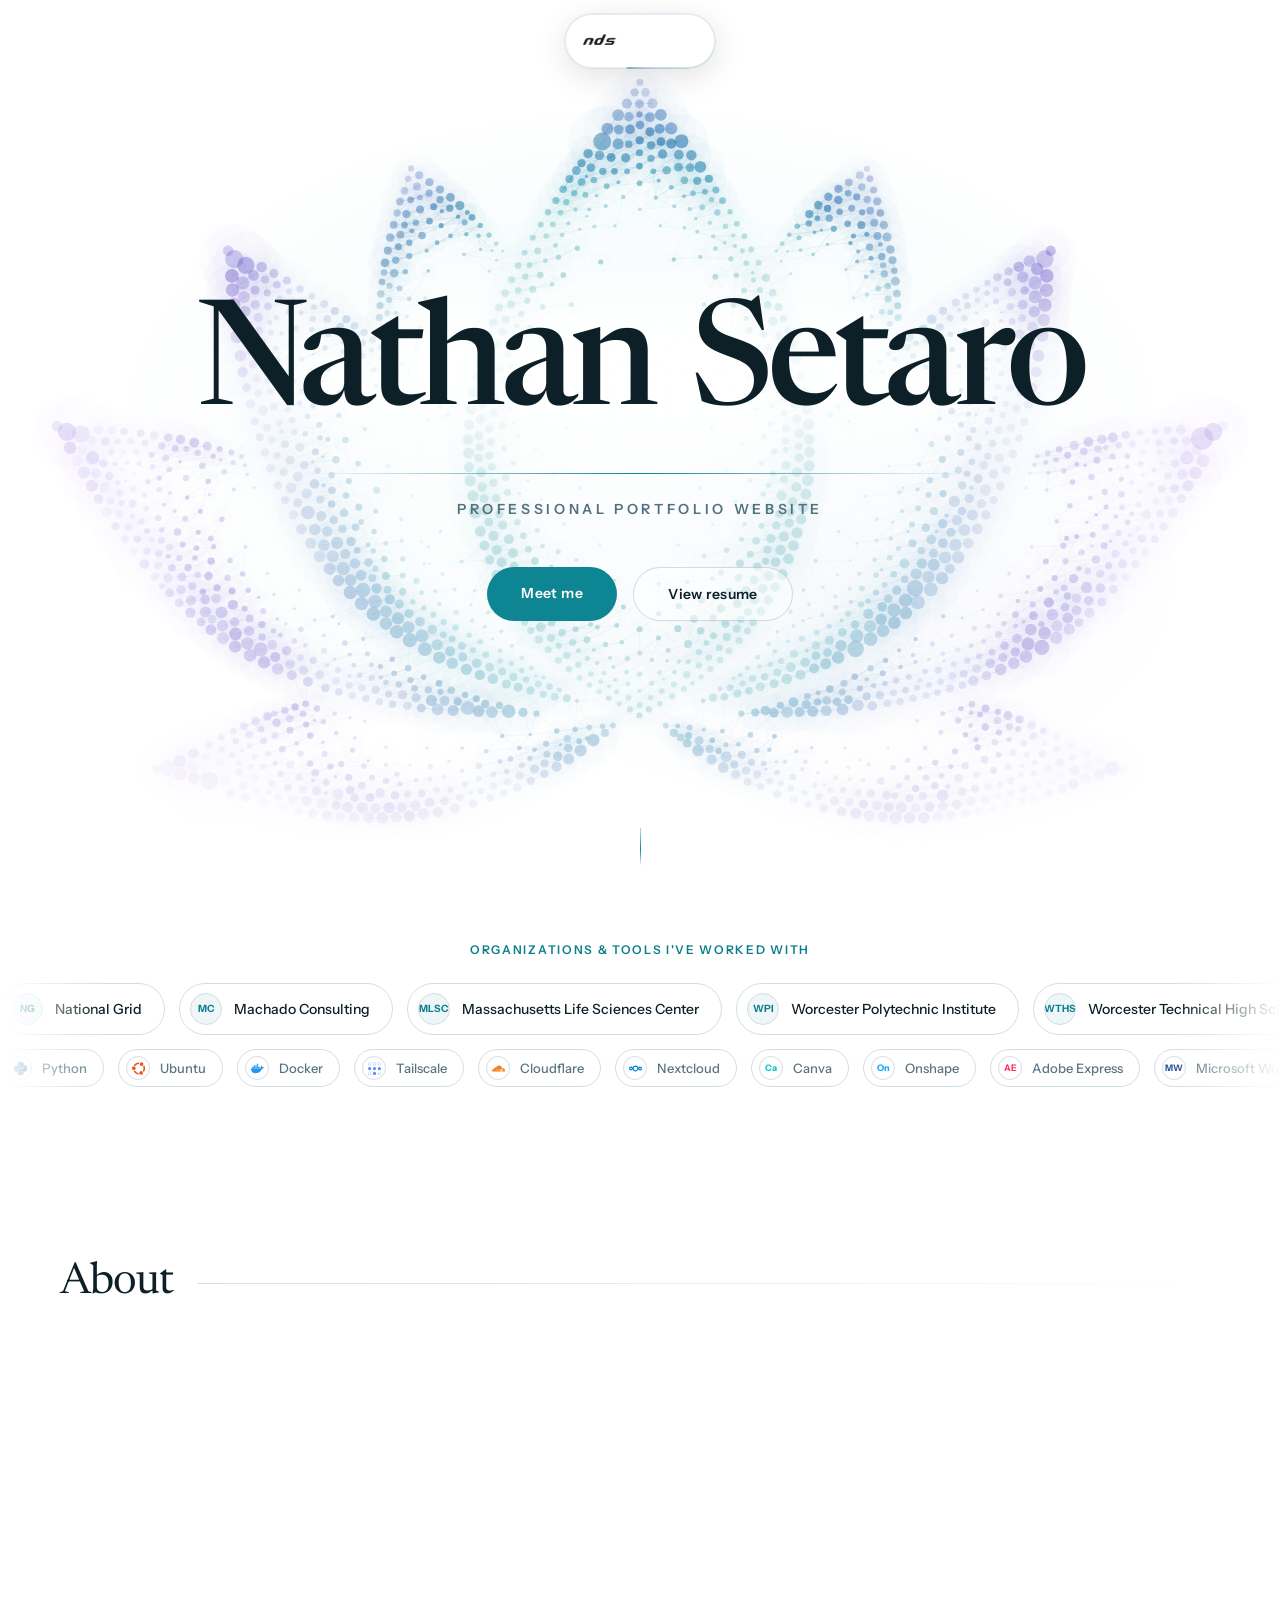
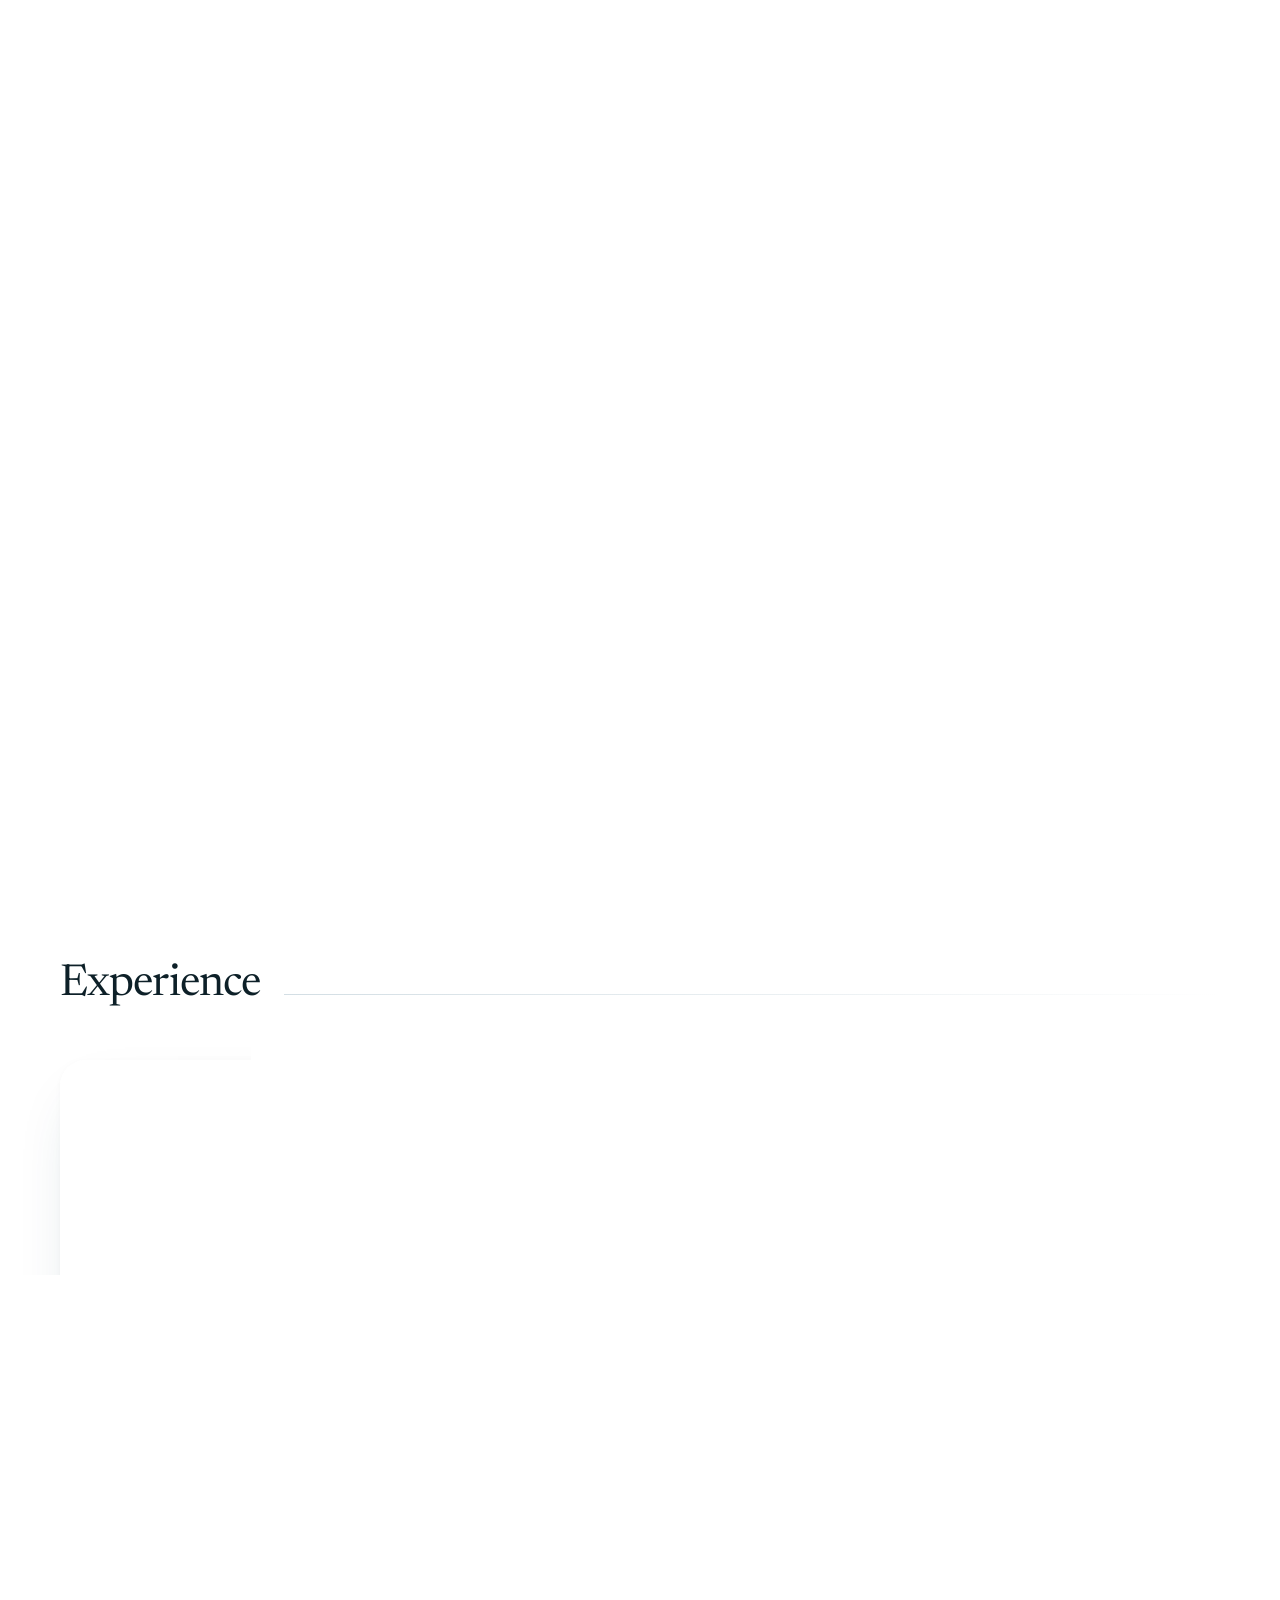
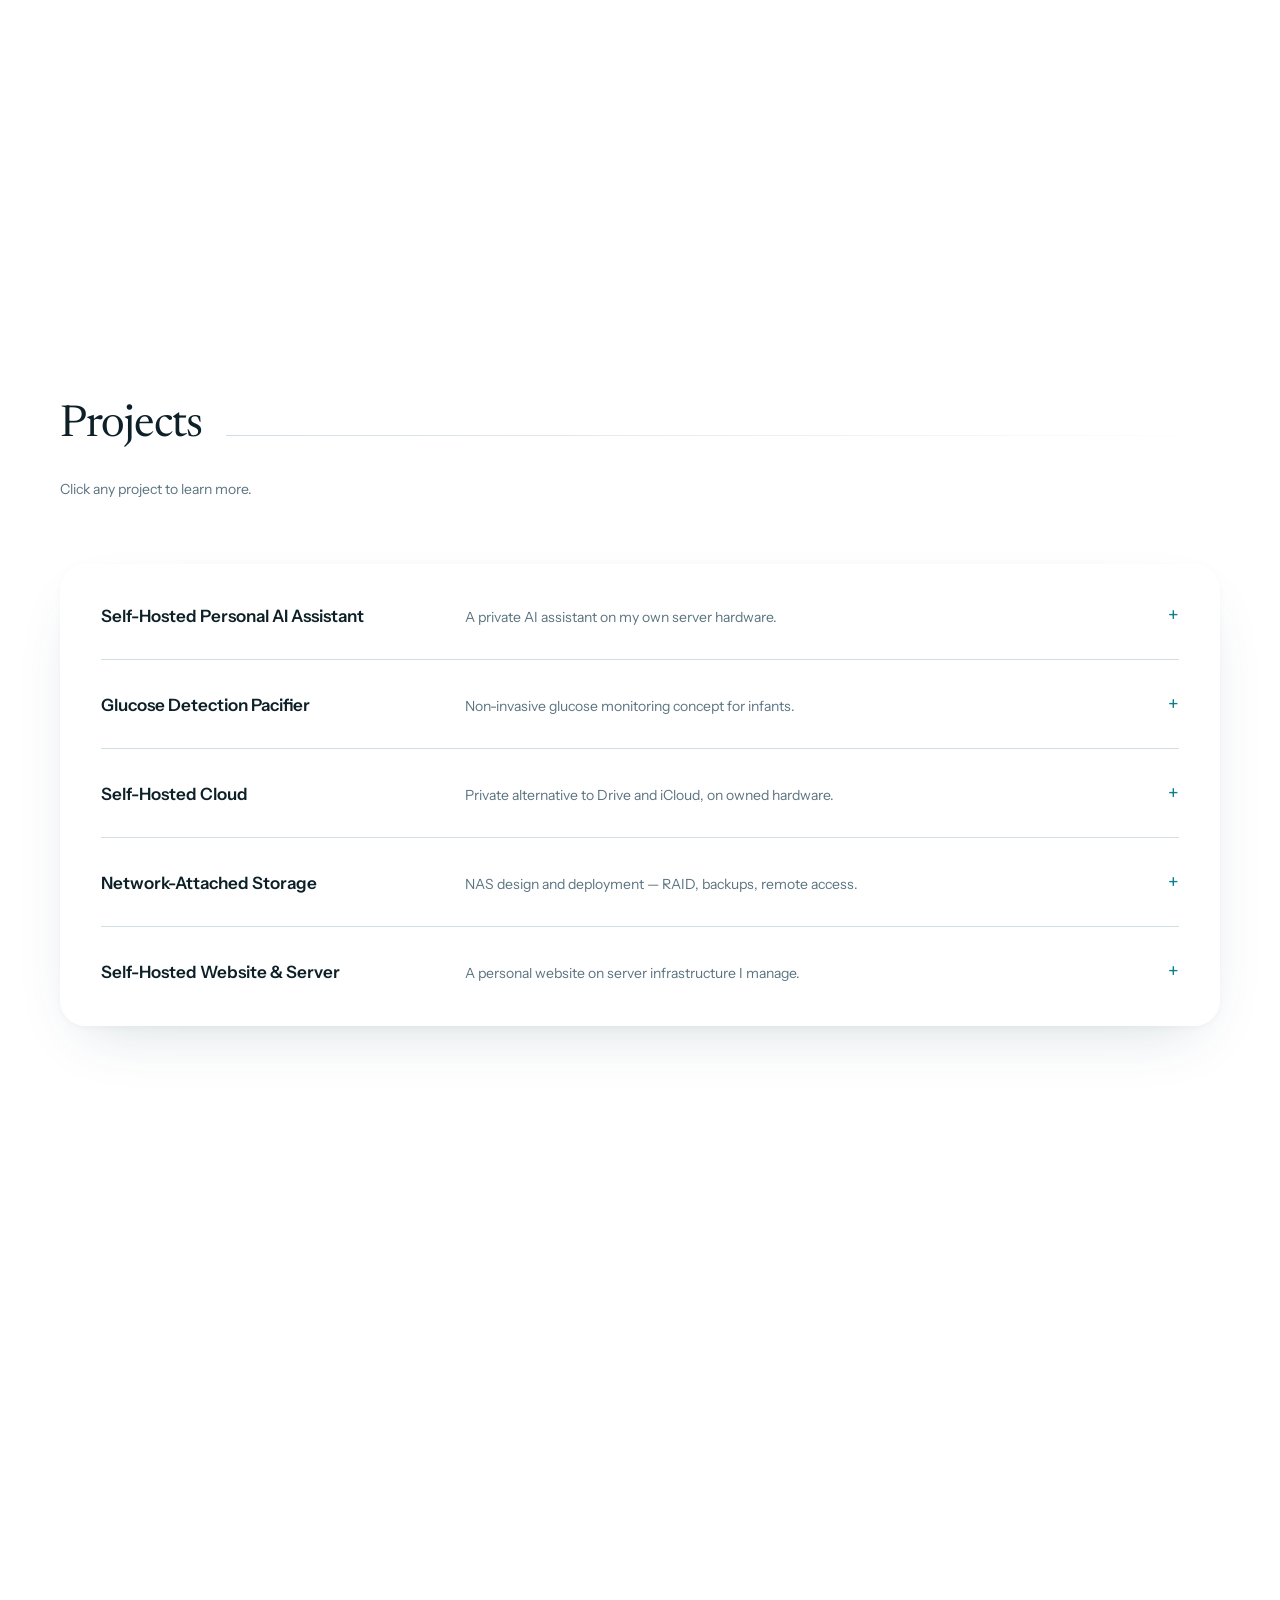
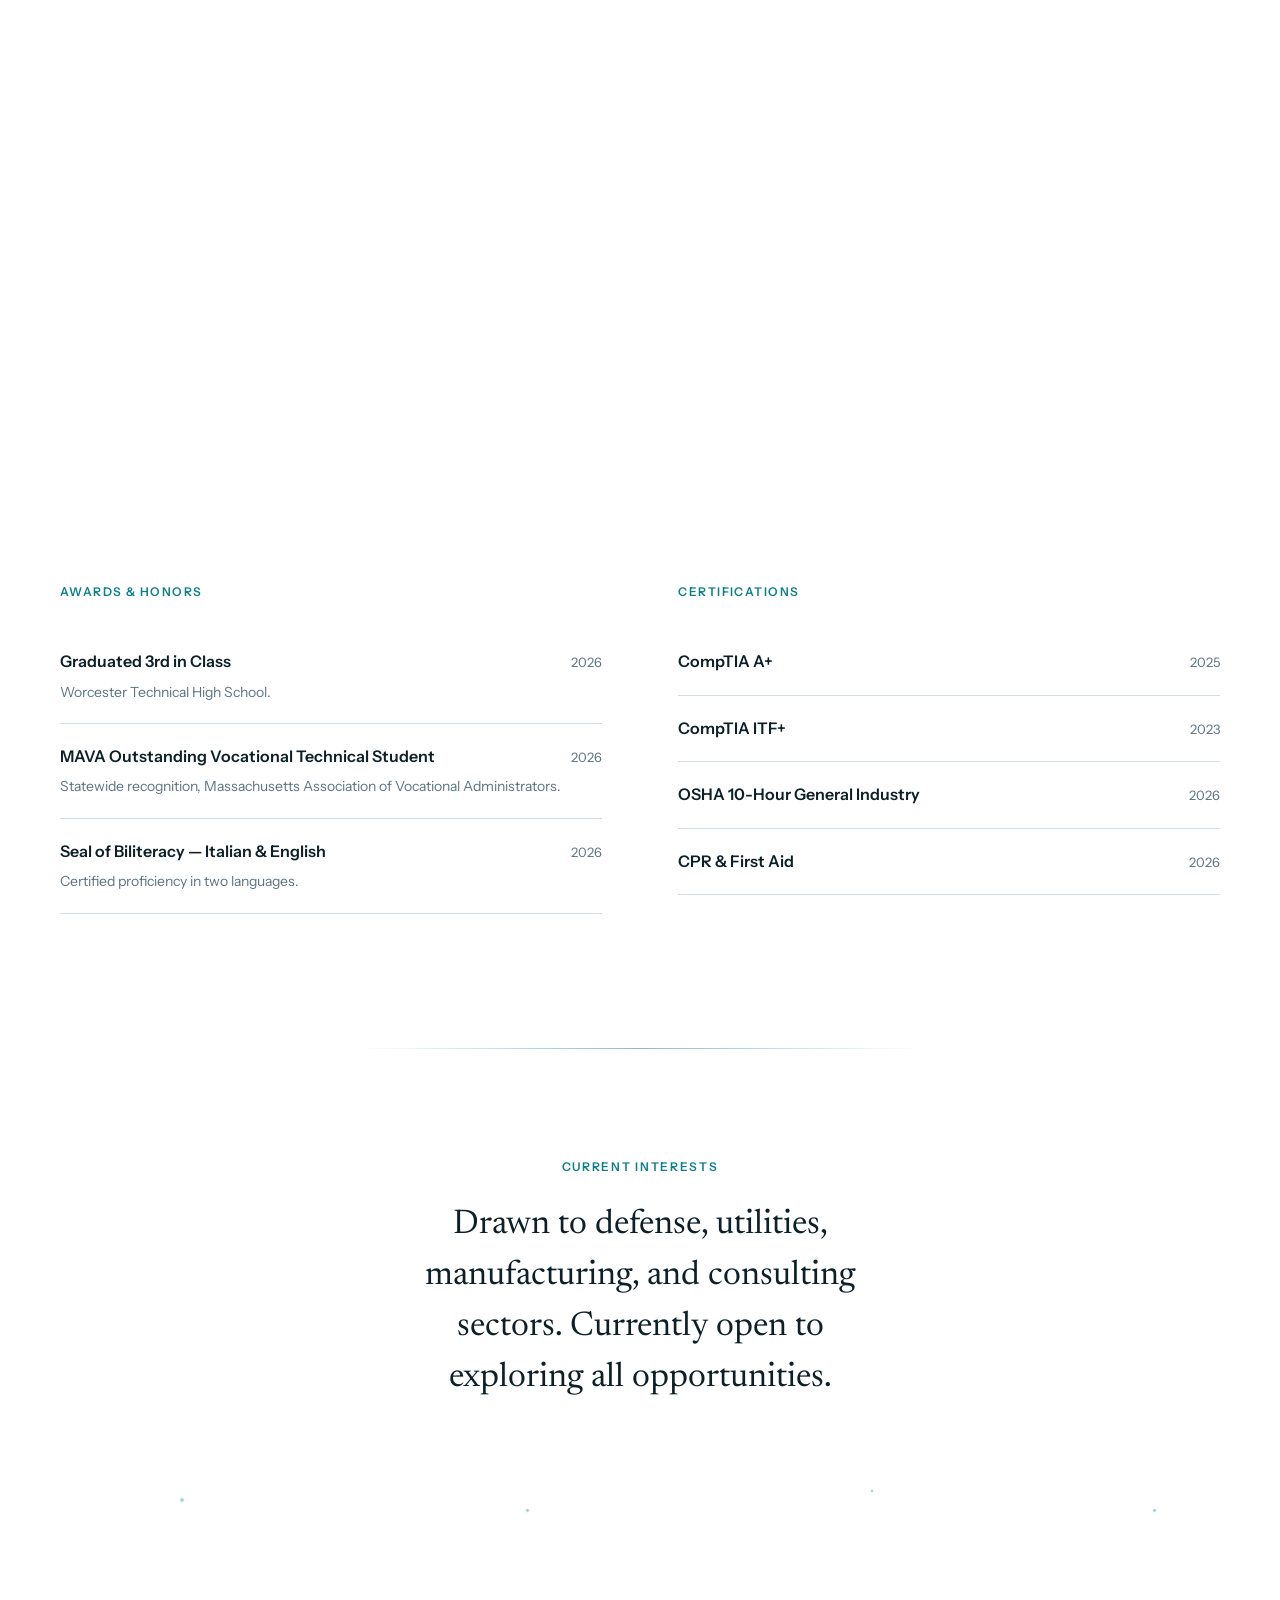
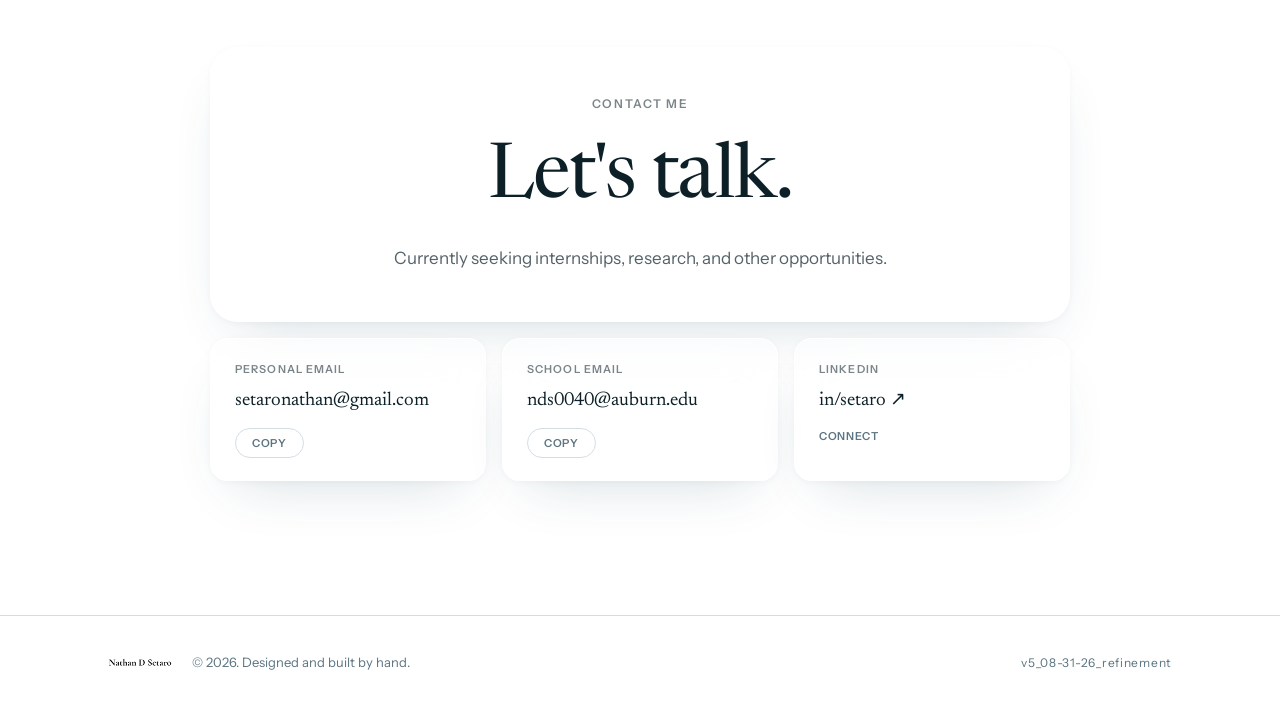
==== index.html @ 30790331 "Add nathansetaro.com portfolio site Static HTML/CSS/JS, no build step. Landing page with the lotus h" ====
<!DOCTYPE html>
<html lang="en">
<head>
<meta charset="UTF-8">
<meta name="viewport" content="width=device-width, initial-scale=1">
<title>Nathan Setaro</title>
<link rel="preconnect" href="https://fonts.googleapis.com">
<link href="https://fonts.googleapis.com/css2?family=Newsreader:ital,opsz,wght@0,6..72,300;0,6..72,400;0,6..72,500;0,6..72,600;1,6..72,400&amp;family=Instrument+Sans:wght@400;500;600&amp;family=MuseoModerno:wght@600;700&amp;display=swap" rel="stylesheet">
<style>
  :root {
    --bg: #ffffff; --surface: #ffffff; --ink: #0d2028; --muted: #5b7481;
    --line: #d3dee4; --accent: #0c7f8c; --accent-soft: rgba(14,133,147,0.07); --disc-teal: #0e8593; --disc-white: #ffffff;
    --stamen: #6d4fd0;
    --f1: color-mix(in srgb, var(--accent) 7%, #ffffff);
    --f2: color-mix(in srgb, var(--accent) 18%, #f7feff);
    --f3: color-mix(in srgb, var(--accent) 32%, #effbff);
    --f4: color-mix(in srgb, var(--accent) 48%, #e6f7fc);
    --f5: color-mix(in srgb, var(--accent) 66%, #ddf2f9);
    --f6: color-mix(in srgb, var(--accent) 92%, #d2ecf4);
    --f7: color-mix(in srgb, var(--accent) 82%, #0b4c5e);
    --f8: color-mix(in srgb, var(--accent) 55%, #073a4a);
    --f9: color-mix(in srgb, var(--accent) 33%, #04202b);
    --fr1: color-mix(in srgb, var(--accent) 86%, #0b4c5e);
    --fr2: color-mix(in srgb, var(--accent) 58%, #073a4a);
    --fr3: color-mix(in srgb, var(--accent) 34%, #04202b);
    --sm1: color-mix(in srgb, var(--stamen) 26%, #fff1d6);
    --sm2: color-mix(in srgb, var(--stamen) 92%, #ffd9a0);
    --sm3: color-mix(in srgb, var(--stamen) 74%, #2a0410);
    --violet: #6d4fd0;
    --hero-ink: #0d2028; --hero-sub: #52707d;
    --glass: rgba(255,255,255,0.5); --glass-brd: rgba(255,255,255,0.9);
    --glass-shadow: 0 24px 60px -26px rgba(21,70,88,0.20), 0 2px 8px rgba(21,70,88,0.04);
    --glass-blur: blur(26px) saturate(185%);
    --hero-line: rgba(14,133,147,0.30); --hero-cyan: #0e8593; --hero-violet: #6d4fd0;
    --hero-veil: 255,255,255;
    --hero-glow-a: rgba(53,183,200,0.09); --hero-glow-b: rgba(124,92,224,0.05);
    --hero-cta-ink: #ffffff;
    --hero-halo: transparent; --hero-halo-r: 0px;
    --mote: rgba(14,133,147,0.5); --mote-2: rgba(109,79,208,0.42);
    --hero-ghost-brd: rgba(13,32,40,0.16); --hero-ghost-bg: rgba(255,255,255,0.55);
    --nav-logo-filter: none;
  }
  html.dark {
    --stamen: #9b83f0;
    --f1: color-mix(in srgb, var(--accent) 20%, #fff6f2);
    --f2: color-mix(in srgb, var(--accent) 34%, #fbe4e0);
    --f3: color-mix(in srgb, var(--accent) 50%, #f2d2ce);
    --f4: color-mix(in srgb, var(--accent) 56%, #e9c6c3);
    --f5: color-mix(in srgb, var(--accent) 74%, #d8aaa9);
    --f6: color-mix(in srgb, var(--accent) 96%, #c08e91);
    --f7: color-mix(in srgb, var(--accent) 80%, #3d0b18);
    --f8: color-mix(in srgb, var(--accent) 54%, #2b0710);
    --f9: color-mix(in srgb, var(--accent) 32%, #1b040a);
    --fr1: color-mix(in srgb, var(--accent) 62%, #ffd9df);
    --fr2: color-mix(in srgb, var(--accent) 40%, #ffe6ea);
    --fr3: color-mix(in srgb, var(--accent) 22%, #fff2f4);
    --sm1: color-mix(in srgb, var(--stamen) 24%, #f0feff);
    --sm2: color-mix(in srgb, var(--stamen) 88%, #b8f4fb);
    --sm3: color-mix(in srgb, var(--stamen) 80%, #03303a);
    --bg: #06161d; --surface: rgba(255,255,255,0.04); --ink: #e9f3f5; --muted: #8ba7b0;
    --line: rgba(238,246,247,0.15); --accent: #4fd0de; --accent-soft: rgba(79,208,222,0.12); --disc-teal: #04222b; --disc-white: #04222b;
    --violet: #9b83f0;
    --hero-ink: #f4fbfc; --hero-sub: #9fbcc4;
    --glass: rgba(255,255,255,0.045); --glass-brd: rgba(255,255,255,0.09);
    --glass-shadow: 0 24px 60px -26px rgba(0,0,0,0.6);
    --glass-blur: blur(20px) saturate(130%);
    --hero-line: rgba(238,246,247,0.2); --hero-cyan: #5fd8e4; --hero-violet: #7c5ce0;
    --hero-veil: 6,22,29;
    --hero-glow-a: rgba(18,120,140,0.34); --hero-glow-b: rgba(124,92,224,0.22);
    --hero-cta-ink: #06161d;
    --hero-halo: rgba(95,216,228,0.26); --hero-halo-r: 72px;
    --mote: rgba(95,216,228,0.75); --mote-2: rgba(150,124,240,0.62);
    --hero-ghost-brd: rgba(238,246,247,0.24); --hero-ghost-bg: rgba(255,255,255,0.05);
    --nav-logo-filter: invert(1) brightness(1.05);
  }
  * { margin: 0; padding: 0; box-sizing: border-box; }
  html { scroll-behavior: smooth; }
  html, body { width: 100%; }
  body { font-family: 'Instrument Sans', sans-serif; background: var(--bg); color: var(--ink); line-height: 1.6; overflow-x: hidden; transition: background 0.4s ease, color 0.4s ease; }
  a { color: var(--ink); text-decoration: none; transition: color 0.2s ease, background 0.2s ease, border-color 0.2s ease, transform 0.2s ease; }
  a:hover { color: var(--accent); }
  ::selection { background: var(--accent); color: var(--bg); }
  [data-reveal] { opacity: 0; transform: translateY(28px); transition: opacity 1s cubic-bezier(0.45,0.2,0.5,0.85), transform 1s cubic-bezier(0.45,0.2,0.5,0.85); }
  [data-reveal].in { opacity: 1; transform: none; }
  @keyframes marquee { from { transform: translateX(0); } to { transform: translateX(-50%); } }
  @keyframes marquee-rev { from { transform: translateX(-50%); } to { transform: translateX(0); } }
  @keyframes riseIn { from { transform: translateY(108%) rotate(1.6deg); opacity: 0; filter: blur(11px); } to { transform: none; opacity: 1; filter: blur(0); } }
  @keyframes fadeUp { from { opacity: 0; transform: translateY(18px); } to { opacity: 1; transform: none; } }
  @keyframes ruleIn { from { transform: scaleX(0.04); opacity: 0; } to { transform: scaleX(1); opacity: 1; } }
  @keyframes cueTravel { 0% { transform: translateY(-110%); opacity: 0; } 22% { opacity: 1; } 78% { opacity: 1; } 100% { transform: translateY(240%); opacity: 0; } }
  @keyframes mote { 0% { transform: translate3d(0,0,0) scale(0.85); opacity: 0; } 14% { opacity: 1; } 72% { opacity: 0.8; } 100% { transform: translate3d(26px, -210px, 0) scale(1.3); opacity: 0; } }
  @property --ledAngle { syntax: "<angle>"; inherits: false; initial-value: 0deg; }
    @keyframes ledSpin { to { --ledAngle: 360deg; } }
    @keyframes ringSpin { from { transform: translate(-50%,-50%) rotate(0deg); } to { transform: translate(-50%,-50%) rotate(360deg); } }
  @keyframes ringSpinC { from { transform: rotate(0deg); } to { transform: rotate(360deg); } }
  html.dark .logo-img { filter: invert(1) brightness(1.05); }

  /* hover states (inline styles need !important to be overridden) */
  .hv-accent:hover { color: var(--accent) !important; }
  .hv-cta:hover { background: var(--hero-violet) !important; color: var(--hero-cta-ink) !important; }
  .hv-ghost:hover { border-color: var(--hero-cyan) !important; color: var(--hero-ink) !important; }
  .hv-toggle:hover { border-color: var(--accent) !important; transform: rotate(12deg) !important; }
  .hv-social:hover { border-color: var(--accent) !important; transform: translateY(-2px) !important; }
  .hv-copy:hover { border-color: var(--accent) !important; color: var(--accent) !important; }
  .hv-card:hover { border-color: var(--accent) !important; transform: translateY(-3px) !important; }

  :focus-visible { outline: 2px solid var(--accent); outline-offset: 3px; }
  .skip { position: fixed; left: 12px; top: -64px; z-index: 3000; padding: 10px 18px; border-radius: 100px; background: var(--ink); color: var(--bg); font-size: 14px; font-weight: 600; }
  .skip:focus { top: 12px; color: var(--bg); }
  section[id] { scroll-margin-top: 80px; }
  .proj-row:hover h3 { color: var(--accent); }

  /* image placeholders — drop a matching file into assets/ and it appears; empty slots stay hidden */
  .slot:not(.filled) { display: none !important; }
  .proj-grid:not(.has-img) { grid-template-columns: 1fr !important; }
  .slot { position: relative; overflow: hidden; border-radius: 6px; background: var(--accent-soft); border: 1px solid var(--line); display: flex; align-items: center; justify-content: center; }
  .slot img { position: absolute; inset: 0; width: 100%; height: 100%; object-fit: cover; object-position: 50% 28%; }
  .slot span { font-size: 10px; font-weight: 600; letter-spacing: 0.08em; text-transform: uppercase; color: var(--muted); opacity: 0.7; padding: 8px; text-align: center; }
  .chip-mark { position: absolute; inset: 0; width: 100%; height: 100%; object-fit: cover; }

  @media (max-width: 900px) {
    nav { padding: 14px 66px 14px 20px !important; }
    #theme-toggle { top: 14px !important; right: 16px !important; }
    .g2, .g57, .g3col { grid-template-columns: 1fr !important; gap: 32px !important; }
    .exp-row { grid-template-columns: 1fr !important; gap: 10px !important; }
    .proj-row { grid-template-columns: 1fr auto !important; }
    .proj-row p { display: none; }
  }
  @media (max-width: 600px) {
    [data-top-link] { display: none !important; }
  }

  /* visitors who ask for less motion get a still page: no spinning rings, tickers or drifting motes */
  @media (prefers-reduced-motion: reduce) {
    html { scroll-behavior: auto; }
    *, *::before, *::after { animation-duration: 0.01ms !important; animation-iteration-count: 1 !important; transition-duration: 0.01ms !important; }
    [data-reveal] { opacity: 1 !important; transform: none !important; }
    #row-companies, #row-tools { animation: none !important; }
  }
</style>
<link rel="stylesheet" href="fluid.css">
<script src="lotus-mark-dots.js"></script>
  <script>try{if(sessionStorage.getItem("nds-theme")==="dark")document.documentElement.classList.add("dark");}catch(e){}</script>
</head>
<body>
<a class="skip" href="#about">Skip to content</a>

<div style="position: relative; min-height: 100vh; min-height: 100svh; width: 100%;">

  <!-- Navigation -->
  <nav id="nav" style="position: fixed; top: 0px; left: 50%; transform: translateX(-50%); z-index: 1000; display: flex; justify-content: space-between; align-items: center; gap: 32px; padding: 20px 108px 20px 48px; background: transparent; border: 1px solid transparent; border-radius: 100px;">
    <span aria-hidden="true" data-nav-ring="1" style="position: absolute; inset: -2px; border-radius: 100px; padding: 2px; pointer-events: none; opacity: 0; transition: opacity 0.9s cubic-bezier(0.22,1,0.36,1); background: conic-gradient(from var(--ledAngle), transparent 0%, transparent 26%, color-mix(in srgb, var(--fr1) 26%, transparent) 40%, color-mix(in srgb, var(--sm2) 58%, transparent) 50%, var(--f6) 56.5%, color-mix(in srgb, #ffffff 80%, var(--f6)) 58%, transparent 59.5%, transparent 100%), linear-gradient(135deg, color-mix(in srgb, var(--f6) 22%, transparent), color-mix(in srgb, var(--sm2) 18%, transparent) 45%, color-mix(in srgb, var(--f7) 24%, transparent)); mask: linear-gradient(#000 0 0) content-box, linear-gradient(#000 0 0); -webkit-mask: linear-gradient(#000 0 0) content-box, linear-gradient(#000 0 0); mask-composite: exclude; -webkit-mask-composite: xor; animation: ledSpin 4s linear infinite;"></span>
    <a href="#top" data-top="1" style="display: flex; align-items: center;"><img id="nav-logo" src="assets/nds-transparent.png" alt="NDS — Nathan Setaro" class="logo-img" style="height: 38px; width: auto; display: block; filter: var(--nav-logo-filter);"></a>
    <div data-navlinks="1" style="display: flex; align-items: center; overflow: hidden; flex-shrink: 0;">
      <div style="display: flex; gap: 8px; align-items: center; width: max-content; white-space: nowrap;">
        <a href="#top" data-top="1" data-navlink="1" data-top-link="1" class="hv-accent" style="font-size: 12px; font-weight: 600; letter-spacing: 0.06em; text-transform: uppercase; color: var(--muted); padding: 8px 14px; border-radius: 100px;">Back to top</a>
        <a href="resume.html" data-navlink="1" class="hv-accent" style="font-size: 12px; font-weight: 600; letter-spacing: 0.06em; text-transform: uppercase; color: var(--muted); padding: 8px 14px; border-radius: 100px;">Resume</a>
        <a href="#contact" data-navcta="1" style="font-size: 12px; font-weight: 600; letter-spacing: 0.06em; text-transform: uppercase; color: var(--bg); background: var(--accent); padding: 8px 18px; border-radius: 100px;">Contact</a>
      </div>
    </div>
  </nav>

  <!-- Theme toggle -->
  <button id="theme-toggle" data-theme-toggle="1" title="Dark mode" aria-label="Toggle dark mode" aria-pressed="false" class="hv-toggle" style="position: fixed; top: 16px; right: 22px; z-index: 1001; width: 38px; height: 38px; display: flex; align-items: center; justify-content: center; border-radius: 50%; border: 1px solid transparent; background: color-mix(in srgb, var(--bg) 78%, transparent); backdrop-filter: blur(16px); -webkit-backdrop-filter: blur(16px); cursor: pointer; padding: 0; transition: border-color 0.3s ease, transform 0.3s ease;">
    <span aria-hidden="true" style="position: absolute; inset: -2px; border-radius: 50%; padding: 2px; pointer-events: none; background: conic-gradient(from 0deg, var(--f6), var(--sm2) 25%, var(--fr1) 50%, var(--f7) 75%, var(--f6)); animation: ringSpinC 6s linear infinite; mask: linear-gradient(#000 0 0) content-box, linear-gradient(#000 0 0); -webkit-mask: linear-gradient(#000 0 0) content-box, linear-gradient(#000 0 0); mask-composite: exclude; -webkit-mask-composite: xor;"></span>
    <span id="theme-dot" style="width: 15px; height: 15px; border-radius: 50%; border: 1.5px solid var(--ink); background: linear-gradient(90deg, var(--ink) 0 50%, transparent 50% 100%); transform: rotate(0deg); transition: transform 0.6s cubic-bezier(0.16,1,0.3,1);"></span>
  </button>

  <!-- Hero -->
  <header id="top" style="min-height: 100vh; min-height: 100svh; display: flex; flex-direction: column; align-items: center; justify-content: center; padding: 150px 28px 128px; position: relative; overflow: hidden; background: var(--bg);">
    <div aria-hidden="true" style="position: absolute; inset: 0; pointer-events: none; background: radial-gradient(56% 50% at 50% 48%, var(--hero-glow-a), rgba(var(--hero-veil),0) 74%), radial-gradient(40% 36% at 64% 64%, var(--hero-glow-b), rgba(var(--hero-veil),0) 72%);"></div>
    <div style="position: absolute; inset: 0; pointer-events: none; overflow: hidden; mask-image: radial-gradient(102% 88% at 50% 50%, black 54%, transparent 95%); -webkit-mask-image: radial-gradient(102% 88% at 50% 50%, black 54%, transparent 95%);">
      <canvas id="lotus" aria-hidden="true" style="position: absolute; top: 50%; left: 50%; width: min(140vh, 136vw); height: min(140vh, 136vw); transform: translate(-50%, -50%); display: block;"></canvas>
    </div>
    <div aria-hidden="true" style="position: absolute; top: 50%; left: 50%; width: min(1400px, 122vw); height: min(600px, 62vh); transform: translate(-50%, -46%); pointer-events: none; background: radial-gradient(closest-side, rgba(var(--hero-veil),0.88), rgba(var(--hero-veil),0.55) 54%, rgba(var(--hero-veil),0) 100%);"></div>
    <div id="hero-text" style="position: relative; z-index: 2; width: 100%; max-width: 1260px; display: flex; flex-direction: column; align-items: center; text-align: center; will-change: transform;">
      <div style="position: relative; width: 100%; display: flex; justify-content: center;">
        <div aria-hidden="true" style="position: absolute; left: 50%; top: 50%; width: min(1260px, 130%); height: 205%; transform: translate(-50%, -50%); pointer-events: none; background: radial-gradient(ellipse 50% 50% at 50% 50%, rgba(var(--hero-veil),0.95) 0%, rgba(var(--hero-veil),0.86) 34%, rgba(var(--hero-veil),0.46) 60%, rgba(var(--hero-veil),0) 80%); filter: blur(26px);"></div>
        <h1 style="position: relative; font-family: 'Newsreader', serif; font-weight: 500; font-size: clamp(46px, 11.4vw, 172px); line-height: 0.94; letter-spacing: -0.045em; color: var(--hero-ink); text-shadow: 0 0 var(--hero-halo-r) var(--hero-halo); display: flex; flex-wrap: wrap; justify-content: center; gap: 0 0.26em;">
          <span style="display: inline-block; overflow: hidden; padding: 0.22em 0.1em 0.06em; margin: -0.22em -0.1em -0.06em;"><span style="display: inline-block; animation: riseIn 1.35s cubic-bezier(0.16,1,0.3,1) 0.18s both;">Nathan</span></span>
          <span style="display: inline-block; overflow: hidden; padding: 0.22em 0.1em 0.06em; margin: -0.22em -0.1em -0.06em;"><span style="display: inline-block; animation: riseIn 1.35s cubic-bezier(0.16,1,0.3,1) 0.34s both;">Setaro</span></span>
        </h1>
      </div>
      <div style="width: min(100%, 660px); display: flex; flex-direction: column; align-items: center; gap: 24px; margin-top: 34px;">
        <div style="width: 100%; height: 1px; background: linear-gradient(90deg, transparent, var(--hero-line) 16%, var(--hero-cyan) 50%, var(--hero-line) 84%, transparent); animation: ruleIn 1.5s cubic-bezier(0.16,1,0.3,1) 0.66s both;"></div>
        <p style="font-size: clamp(12px, 1.1vw, 14px); font-weight: 600; letter-spacing: 0.26em; text-transform: uppercase; color: var(--hero-sub); animation: fadeUp 1s ease 0.86s both;">Professional Portfolio Website</p>
      </div>
      <div style="display: flex; gap: 16px; margin-top: 46px; flex-wrap: wrap; justify-content: center; animation: fadeUp 1s ease 1s both;">
        <a href="#about" class="hv-cta" style="padding: 15px 34px; background: var(--hero-cyan); color: var(--hero-cta-ink); font-weight: 600; font-size: 14px; letter-spacing: 0.03em; border-radius: 100px; white-space: nowrap;">Meet me</a>
        <a href="resume.html" class="hv-ghost" style="padding: 15px 34px; border: 1px solid var(--hero-ghost-brd); background: var(--hero-ghost-bg); backdrop-filter: blur(20px); -webkit-backdrop-filter: blur(20px); color: var(--hero-ink); font-weight: 600; font-size: 14px; letter-spacing: 0.03em; border-radius: 100px; white-space: nowrap;">View resume</a>
      </div>
    </div>
    <div aria-hidden="true" style="position: absolute; left: 0; right: 0; bottom: 0; height: 34vh; pointer-events: none; background: linear-gradient(180deg, rgba(var(--hero-veil),0) 0%, rgba(var(--hero-veil),0.55) 52%, var(--bg) 100%);"></div>
    <div aria-hidden="true" style="position: absolute; left: 0; right: 0; bottom: 34px; z-index: 3; display: flex; justify-content: center; pointer-events: none;">
      <div style="display: flex; flex-direction: column; align-items: center; gap: 10px; animation: fadeUp 1.2s ease 1.25s both;">
                <span style="position: relative; width: 1px; height: 38px; overflow: hidden; background: linear-gradient(180deg, var(--hero-line), transparent);">
          <span style="position: absolute; inset: 0; background: linear-gradient(180deg, transparent, var(--hero-cyan) 55%, transparent); animation: cueTravel 2.6s cubic-bezier(0.45,0,0.55,1) infinite;"></span>
        </span>
      </div>
    </div>
  </header>

  <!-- Organizations marquee -->
  <section style="padding: 40px 0 46px; overflow: hidden; position: relative;">
    <p style="text-align: center; font-size: 12px; font-weight: 600; letter-spacing: 0.14em; text-transform: uppercase; color: var(--accent); margin-bottom: 24px;">ORGANIZATIONS &amp; TOOLS I'VE WORKED WITH</p>
    <div id="marquee-wrap" style="position: relative; overflow: hidden; mask-image: linear-gradient(90deg, transparent, black 8%, black 92%, transparent); -webkit-mask-image: linear-gradient(90deg, transparent, black 8%, black 92%, transparent);">
      <div id="row-companies" style="display: flex; width: max-content; animation: marquee-rev 34s linear infinite; align-items: center;"></div>
      <div id="row-tools" style="display: flex; width: max-content; animation: marquee 42s linear infinite; align-items: center; margin-top: 14px;"></div>
    </div>
  </section>

  <!-- About -->
  <section id="about" style="padding: clamp(72px, 9vw, 120px) clamp(20px, 4vw, 48px) clamp(84px, 10.5vw, 140px); position: relative; overflow: hidden;">
    <div style="max-width: 1160px; margin: 0 auto; position: relative;">
      <div data-reveal style="display: flex; align-items: center; gap: 24px; margin-bottom: clamp(36px, 5vw, 64px);">
        <h2 style="font-family: 'Newsreader', serif; font-weight: 400; font-size: clamp(34px, 2.2vw + 18px, 44px); letter-spacing: -0.02em;">About</h2>
        <div style="flex: 1; height: 1px; background: linear-gradient(90deg, var(--line), transparent);"></div>
      </div>
      <div class="g57" style="display: grid; grid-template-columns: 5fr 7fr; gap: clamp(28px, 4vw, 52px); align-items: start; padding: clamp(20px, 3.6vw, 44px); border-radius: 26px; background: var(--glass); backdrop-filter: var(--glass-blur); -webkit-backdrop-filter: var(--glass-blur); position: relative; border: 1px solid transparent; box-shadow: var(--glass-shadow);"><span aria-hidden="true" style="position: absolute; inset: -1px; border-radius: 27px; padding: 1.5px; pointer-events: none; background: conic-gradient(from var(--ledAngle), transparent 0%, transparent 26%, color-mix(in srgb, var(--fr1) 26%, transparent) 40%, color-mix(in srgb, var(--sm2) 58%, transparent) 50%, var(--f6) 56.5%, color-mix(in srgb, #ffffff 80%, var(--f6)) 58%, transparent 59.5%, transparent 100%), linear-gradient(135deg, color-mix(in srgb, var(--f6) 20%, transparent), color-mix(in srgb, var(--sm2) 16%, transparent) 40%, color-mix(in srgb, var(--fr1) 20%, transparent) 70%, color-mix(in srgb, var(--f7) 22%, transparent)); mask: linear-gradient(#000 0 0) content-box, linear-gradient(#000 0 0); -webkit-mask: linear-gradient(#000 0 0) content-box, linear-gradient(#000 0 0); mask-composite: exclude; -webkit-mask-composite: xor; animation: ledSpin 5.5s linear infinite;"></span>
        <div data-reveal style="display: flex; flex-direction: column; gap: 14px;">
          <img src="assets/nate-professional.png" alt="Portrait of Nathan Setaro" loading="lazy" style="width: 100%; aspect-ratio: 3/4; object-fit: cover; border-radius: 6px;">
          <div style="display: grid; grid-template-columns: repeat(3, 1fr); gap: 14px;">
            <div class="slot" data-slot="about-1" data-alt="Nathan mid-jump in a Boston volleyball jersey" style="aspect-ratio: 1;"><span>about-1</span></div>
            <div class="slot" data-slot="about-2" data-alt="Nathan at the water's edge at dusk" style="aspect-ratio: 1;"><span>about-2</span></div>
            <div class="slot" data-slot="about-3" data-alt="Nathan in cap and gown at graduation" style="aspect-ratio: 1;"><span>about-3</span></div>
          </div>
        </div>
        <div style="display: flex; flex-direction: column; gap: 40px;">
          <div data-reveal style="font-family: 'Newsreader', serif; font-size: 22px; line-height: 1.65;">
            <p style="margin-bottom: 20px;">My name is Nathan Setaro. I am a student at Auburn University studying Industrial &amp; Systems Engineering. I graduated from Worcester Technical High School from the Information Support Services and Networking department where I focused on IT support. I have had multiple internships and co-ops where I got to learn new skills and experience different sectors of industry. I am currently looking to continue to explore these sectors and hold current interests in the consulting, defense, and utilities sectors. I really enjoy learning from hands-on experiences and like to spend my time working on personal projects to learn more about my interests or pursue my hobbies. I have a list below with some of my personal hobbies.</p>
            <p style="color: color-mix(in srgb, var(--ink) 82%, transparent);">I am always looking to connect with people and learn more about what they do. If you would like to speak to me about any of my personal hobbies, please reach out on one of my social media platforms; I prefer to keep my personal and professional lifestyles separate.</p>
          </div>
          <div data-reveal>
            <p style="font-size: 12px; font-weight: 600; letter-spacing: 0.12em; text-transform: uppercase; color: var(--accent); margin-bottom: 16px;">PERSONAL INTERESTS</p>
            <div style="display: flex; gap: 10px; flex-wrap: wrap; margin-bottom: 28px;">
              <span style="font-size: 13px; font-weight: 500; border: 1px solid var(--line); border-radius: 100px; padding: 8px 18px; background: var(--surface);">Volleyball</span>
              <span style="font-size: 13px; font-weight: 500; border: 1px solid var(--line); border-radius: 100px; padding: 8px 18px; background: var(--surface);">Photography</span>
              <span style="font-size: 13px; font-weight: 500; border: 1px solid var(--line); border-radius: 100px; padding: 8px 18px; background: var(--surface);">Traveling</span>
              <span style="font-size: 13px; font-weight: 500; border: 1px solid var(--line); border-radius: 100px; padding: 8px 18px; background: var(--surface);">Cooking</span>
              <span style="font-size: 13px; font-weight: 500; border: 1px solid var(--line); border-radius: 100px; padding: 8px 18px; background: var(--surface);">Gaming</span>
            </div>
            <div style="display: flex; gap: 12px; flex-wrap: wrap;">
              <a href="https://x.com/S3TARI0" target="_blank" rel="noopener" class="hv-social" style="display: flex; align-items: center; gap: 10px; padding: 12px 22px; border: 1px solid var(--line); border-radius: 100px; background: var(--surface); font-size: 14px; font-weight: 600;">
                <svg width="14" height="14" viewBox="0 0 24 24" fill="currentColor"><path d="M18.24 2.25h3.31l-7.23 8.26 8.5 11.24h-6.66l-5.21-6.82-5.97 6.82H1.67l7.73-8.84L1.25 2.25h6.83l4.71 6.23 5.45-6.23zm-1.16 17.52h1.83L7.08 4.13H5.12l11.96 15.64z"></path></svg>
                Twitter
              </a>
              <a href="https://www.instagram.com/nathan_setaro/" target="_blank" rel="noopener" class="hv-social" style="display: flex; align-items: center; gap: 10px; padding: 12px 22px; border: 1px solid var(--line); border-radius: 100px; background: var(--surface); font-size: 14px; font-weight: 600;">
                <svg width="15" height="15" viewBox="0 0 24 24" fill="currentColor"><path d="M12 2.16c3.2 0 3.58.01 4.85.07 3.25.15 4.77 1.69 4.92 4.92.06 1.27.07 1.65.07 4.85 0 3.2-.01 3.58-.07 4.85-.15 3.23-1.66 4.77-4.92 4.92-1.27.06-1.64.07-4.85.07-3.2 0-3.58-.01-4.85-.07-3.26-.15-4.77-1.7-4.92-4.92-.06-1.27-.07-1.64-.07-4.85 0-3.2.01-3.58.07-4.85.15-3.23 1.66-4.77 4.92-4.92 1.27-.06 1.65-.07 4.85-.07M12 0C8.74 0 8.33.01 7.05.07 2.7.27.27 2.69.07 7.05.01 8.33 0 8.74 0 12s.01 3.67.07 4.95c.2 4.36 2.62 6.78 6.98 6.98 1.28.06 1.69.07 4.95.07s3.67-.01 4.95-.07c4.35-.2 6.78-2.62 6.98-6.98.06-1.28.07-1.69.07-4.95s-.01-3.67-.07-4.95C23.73 2.7 21.31.27 16.95.07 15.67.01 15.26 0 12 0zm0 5.84A6.16 6.16 0 1 0 18.16 12 6.16 6.16 0 0 0 12 5.84zm0 10.16A4 4 0 1 1 16 12a4 4 0 0 1-4 4zm6.4-11.85a1.44 1.44 0 1 0 1.44 1.44 1.44 1.44 0 0 0-1.44-1.44z"></path></svg>
                Instagram
              </a>
            </div>
          </div>
        </div>
      </div>
    </div>
  </section>

  <!-- Experience -->
  <section id="experience" style="position: relative; padding: clamp(72px, 9vw, 120px) clamp(20px, 4vw, 48px) clamp(84px, 10.5vw, 140px); background: var(--bg); overflow: hidden;">
    <div style="max-width: 1160px; margin: 0 auto; position: relative;">
      <div data-reveal style="display: flex; align-items: baseline; gap: 24px; margin-bottom: 40px;">
        <h2 style="font-family: 'Newsreader', serif; font-weight: 400; font-size: clamp(34px, 2.2vw + 18px, 44px); letter-spacing: -0.02em;">Experience</h2>
        <div style="flex: 1; height: 1px; background: linear-gradient(90deg, var(--line), transparent);"></div>
      </div>
      <div style="padding: 8px clamp(20px, 3.6vw, 44px) 20px; border-radius: 26px; background: var(--glass); backdrop-filter: var(--glass-blur); -webkit-backdrop-filter: var(--glass-blur); border: 1px solid var(--glass-brd); box-shadow: var(--glass-shadow);">
        <div data-reveal class="exp-row" style="display: grid; grid-template-columns: 150px 1fr 2fr; gap: 24px; padding: 36px 0; border-bottom: 1px solid var(--line); align-items: start;">
          <p style="font-size: 13px; color: var(--muted); letter-spacing: 0.04em;">Summer 2025</p>
          <div>
            <h3 style="font-size: 17px; font-weight: 600; margin-bottom: 4px;">National Grid</h3>
            <p style="font-size: 14px; color: var(--accent); margin-bottom: 8px;">Clean Energy Technology Academy Intern</p>
            <span style="display: inline-block; font-size: 11px; font-weight: 600; letter-spacing: 0.08em; text-transform: uppercase; color: var(--muted); border: 1px solid var(--line); border-radius: 100px; padding: 4px 12px;">Utilities</span>
          </div>
          <p style="font-size: 15px; color: var(--muted); line-height: 1.7;">Rotated through electric and gas sectors — substations, field operations, and the infrastructure that keeps a region powered. Utility-scale systems, up close.</p>
        </div>
        <div data-reveal class="exp-row" style="display: grid; grid-template-columns: 150px 1fr 2fr; gap: 24px; padding: 36px 0; border-bottom: 1px solid var(--line); align-items: start;">
          <p style="font-size: 13px; color: var(--muted); letter-spacing: 0.04em;">2024</p>
          <div>
            <h3 style="font-size: 17px; font-weight: 600; margin-bottom: 4px;">Machado Consulting</h3>
            <p style="font-size: 14px; color: var(--accent); margin-bottom: 8px;">Reactive Support Intern</p>
            <span style="display: inline-block; font-size: 11px; font-weight: 600; letter-spacing: 0.08em; text-transform: uppercase; color: var(--muted); border: 1px solid var(--line); border-radius: 100px; padding: 4px 12px;">IT Consulting &amp; Support</span>
          </div>
          <p style="font-size: 15px; color: var(--muted); line-height: 1.7;">Deployed and configured client machines, diagnosed live technical issues, and worked directly with customers — where fixing the problem is only half the job.</p>
        </div>
        <div data-reveal class="exp-row" style="display: grid; grid-template-columns: 150px 1fr 2fr; gap: 24px; padding: 36px 0; border-bottom: 1px solid var(--line); align-items: start;">
          <p style="font-size: 13px; color: var(--muted); letter-spacing: 0.04em;">Summer 2024</p>
          <div>
            <h3 style="font-size: 17px; font-weight: 600; margin-bottom: 4px;">Mass. Life Sciences Center × WPI</h3>
            <p style="font-size: 14px; color: var(--accent); margin-bottom: 8px;">MedHigh Summer Researcher</p>
            <span style="display: inline-block; font-size: 11px; font-weight: 600; letter-spacing: 0.08em; text-transform: uppercase; color: var(--muted); border: 1px solid var(--line); border-radius: 100px; padding: 4px 12px;">Biomedical Engineering</span>
          </div>
          <p style="font-size: 15px; color: var(--muted); line-height: 1.7;">Researched design gaps in medical devices for developing countries, then prototyped answers in Onshape — including a glucose-detecting pacifier concept.</p>
        </div>
        <div data-reveal class="exp-row" style="display: grid; grid-template-columns: 150px 1fr 2fr; gap: 24px; padding: 36px 0; align-items: start;">
          <p style="font-size: 13px; color: var(--muted); letter-spacing: 0.04em;">2022 – 2026</p>
          <div>
            <h3 style="font-size: 17px; font-weight: 600; margin-bottom: 4px;">Worcester Technical High School</h3>
            <p style="font-size: 14px; color: var(--accent); margin-bottom: 8px;">Student IT Support Specialist</p>
            <span style="display: inline-block; font-size: 11px; font-weight: 600; letter-spacing: 0.08em; text-transform: uppercase; color: var(--muted); border: 1px solid var(--line); border-radius: 100px; padding: 4px 12px;">IT Support</span>
          </div>
          <p style="font-size: 15px; color: var(--muted); line-height: 1.7;">Kept a 2,000-student school's hardware, software, and network running as part of the student IT team. Two years of real tickets, real users, real stakes.</p>
        </div>
      </div>
    </div>
  </section>

  <!-- Projects -->
  <section id="projects" style="padding: clamp(72px, 9vw, 120px) clamp(20px, 4vw, 48px) clamp(84px, 10.5vw, 140px); position: relative; overflow: hidden;">
    <div style="max-width: 1160px; margin: 0 auto; position: relative;">
      <div data-reveal style="display: flex; align-items: baseline; gap: 24px; margin-bottom: 16px;">
        <h2 style="font-family: 'Newsreader', serif; font-weight: 400; font-size: clamp(34px, 2.2vw + 18px, 44px); letter-spacing: -0.02em;">Projects</h2>
        <div style="flex: 1; height: 1px; background: linear-gradient(90deg, var(--line), transparent);"></div>
      </div>
      <p data-reveal style="font-size: 14px; color: var(--muted); margin-bottom: clamp(36px, 5vw, 64px);">Click any project to learn more.</p>
      <div data-reveal id="projects-list" style="padding: 6px clamp(18px, 3.3vw, 40px) 10px; border-radius: 26px; background: var(--glass); backdrop-filter: var(--glass-blur); -webkit-backdrop-filter: var(--glass-blur); border: 1px solid var(--glass-brd); box-shadow: var(--glass-shadow);"></div>
    </div>
  </section>

  <!-- anaeio -->
  <section id="anaeio" style="padding: clamp(72px, 9vw, 120px) clamp(20px, 4vw, 48px) clamp(84px, 10.5vw, 140px); background: var(--bg); position: relative; overflow: hidden;">
    <div style="max-width: 1160px; margin: 0 auto; position: relative;">
      <div data-reveal class="g2" style="display: grid; grid-template-columns: 1fr 1fr; gap: clamp(32px, 5.5vw, 72px); align-items: center; padding: clamp(24px, 4.6vw, 56px); border-radius: 26px; background: var(--glass); backdrop-filter: var(--glass-blur); -webkit-backdrop-filter: var(--glass-blur); position: relative; border: 1px solid transparent; box-shadow: var(--glass-shadow);"><span aria-hidden="true" style="position: absolute; inset: -1px; border-radius: 27px; padding: 1.5px; pointer-events: none; opacity: 0.72; background: linear-gradient(135deg, var(--f6), var(--sm2) 26%, var(--fr1) 48%, var(--f4) 68%, var(--f7)); mask: linear-gradient(#000 0 0) content-box, linear-gradient(#000 0 0); -webkit-mask: linear-gradient(#000 0 0) content-box, linear-gradient(#000 0 0); mask-composite: exclude; -webkit-mask-composite: xor;"></span>
        <div>
          <img src="assets/anaeio-text-transparent.png" alt="anaeio" class="logo-img" style="height: 56px; object-fit: contain; object-position: left; margin-bottom: 32px; display: block;">
          <p style="font-family: 'Newsreader', serif; font-size: 24px; line-height: 1.6; margin-bottom: 24px;">Every independent project I build is under: <span style="font-family: 'MuseoModerno', sans-serif; font-weight: 700; color: var(--ink);">anaeio</span>.</p>
          <p style="font-size: 16px; color: var(--muted); line-height: 1.75; margin-bottom: 40px;">anaeio is something I am currently building upon. The goal is to have it represent any previous and current projects I work on as more of a technical focused portfolio that explains my thought process on each project in detail. This website is meant to serve as a showcase of me with overviews of my career as well.</p>
          <span style="display: inline-block; font-size: 12px; font-weight: 600; letter-spacing: 0.08em; text-transform: uppercase; color: var(--muted); position: relative; border: 1px solid transparent; border-radius: 100px; padding: 8px 20px;"><span aria-hidden="true" style="position: absolute; inset: 0; border-radius: 100px; padding: 1.5px; pointer-events: none; background: conic-gradient(from var(--ledAngle), transparent 0%, transparent 26%, color-mix(in srgb, var(--fr1) 26%, transparent) 40%, color-mix(in srgb, var(--sm2) 58%, transparent) 50%, var(--f6) 56.5%, color-mix(in srgb, #ffffff 80%, var(--f6)) 58%, transparent 59.5%, transparent 100%), linear-gradient(135deg, color-mix(in srgb, var(--f6) 20%, transparent), color-mix(in srgb, var(--sm2) 16%, transparent) 50%, color-mix(in srgb, var(--f7) 22%, transparent)); mask: linear-gradient(#000 0 0) content-box, linear-gradient(#000 0 0); -webkit-mask: linear-gradient(#000 0 0) content-box, linear-gradient(#000 0 0); mask-composite: exclude; -webkit-mask-composite: xor; animation: ledSpin 4.5s linear infinite;"></span>anaeio.com — coming soon</span>
        </div>
        <div style="display: flex; justify-content: center;">
          <img src="assets/anaeio-lotus-transparent.png" alt="" loading="lazy" class="logo-img" style="width: 240px; object-fit: contain; opacity: 0.9;">
        </div>
      </div>
    </div>
  </section>

  <!-- Recognition -->
  <section id="recognition" style="padding: clamp(72px, 9vw, 120px) clamp(20px, 4vw, 48px) clamp(84px, 10.5vw, 140px); position: relative; overflow: hidden;">
    <div style="max-width: 1160px; margin: 0 auto; position: relative;">
      <div data-reveal style="display: flex; align-items: baseline; gap: 24px; margin-bottom: clamp(36px, 5vw, 64px);">
        <h2 style="font-family: 'Newsreader', serif; font-weight: 400; font-size: clamp(34px, 2.2vw + 18px, 44px); letter-spacing: -0.02em;">Recognition</h2>
        <div style="flex: 1; height: 1px; background: linear-gradient(90deg, var(--line), transparent);"></div>
      </div>
      <div class="g2" style="display: grid; grid-template-columns: 1fr 1fr; gap: clamp(40px, 6vw, 80px);">
        <div data-reveal>
          <p style="font-size: 12px; font-weight: 600; letter-spacing: 0.12em; text-transform: uppercase; color: var(--accent); margin-bottom: 28px;">Awards &amp; Honors</p>
          <div style="padding: 20px 0; border-bottom: 1px solid var(--line);">
            <div style="display: flex; justify-content: space-between; align-items: baseline; gap: 16px;">
              <h3 style="font-size: 16px; font-weight: 600;">Graduated 3rd in Class</h3>
              <span style="font-size: 13px; color: var(--muted); flex-shrink: 0;">2026</span>
            </div>
            <p style="font-size: 14px; color: var(--muted); margin-top: 6px;">Worcester Technical High School.</p>
          </div>
          <div style="padding: 20px 0; border-bottom: 1px solid var(--line);">
            <div style="display: flex; justify-content: space-between; align-items: baseline; gap: 16px;">
              <h3 style="font-size: 16px; font-weight: 600;">MAVA Outstanding Vocational Technical Student</h3>
              <span style="font-size: 13px; color: var(--muted); flex-shrink: 0;">2026</span>
            </div>
            <p style="font-size: 14px; color: var(--muted); margin-top: 6px;">Statewide recognition, Massachusetts Association of Vocational Administrators.</p>
          </div>
          <div style="padding: 20px 0; border-bottom: 1px solid var(--line);">
            <div style="display: flex; justify-content: space-between; align-items: baseline; gap: 16px;">
              <h3 style="font-size: 16px; font-weight: 600;">Seal of Biliteracy — Italian &amp; English</h3>
              <span style="font-size: 13px; color: var(--muted); flex-shrink: 0;">2026</span>
            </div>
            <p style="font-size: 14px; color: var(--muted); margin-top: 6px;">Certified proficiency in two languages.</p>
          </div>
        </div>
        <div data-reveal>
          <p style="font-size: 12px; font-weight: 600; letter-spacing: 0.12em; text-transform: uppercase; color: var(--accent); margin-bottom: 28px;">Certifications</p>
          <div style="display: flex; justify-content: space-between; align-items: baseline; padding: 20px 0; border-bottom: 1px solid var(--line); gap: 16px;">
            <h3 style="font-size: 16px; font-weight: 600;">CompTIA A+</h3><span style="font-size: 13px; color: var(--muted);">2025</span>
          </div>
          <div style="display: flex; justify-content: space-between; align-items: baseline; padding: 20px 0; border-bottom: 1px solid var(--line); gap: 16px;">
            <h3 style="font-size: 16px; font-weight: 600;">CompTIA ITF+</h3><span style="font-size: 13px; color: var(--muted);">2023</span>
          </div>
          <div style="display: flex; justify-content: space-between; align-items: baseline; padding: 20px 0; border-bottom: 1px solid var(--line); gap: 16px;">
            <h3 style="font-size: 16px; font-weight: 600;">OSHA 10-Hour General Industry</h3><span style="font-size: 13px; color: var(--muted);">2026</span>
          </div>
          <div style="display: flex; justify-content: space-between; align-items: baseline; padding: 20px 0; border-bottom: 1px solid var(--line); gap: 16px;">
            <h3 style="font-size: 16px; font-weight: 600;">CPR &amp; First Aid</h3><span style="font-size: 13px; color: var(--muted);">2026</span>
          </div>
        </div>
      </div>
    </div>
  </section>

  <!-- Looking ahead -->
  <section style="padding: clamp(72px, 8.5vw, 110px) clamp(20px, 4vw, 48px); position: relative; overflow: hidden;">
    <div aria-hidden="true" style="position: absolute; inset: 0; pointer-events: none; overflow: hidden;">
      <span style="position: absolute; left: 14%; bottom: 10px; width: 6px; height: 6px; border-radius: 50%; background: radial-gradient(circle, var(--mote), transparent 68%); animation: mote 13s linear 0s infinite;"></span>
      <span style="position: absolute; left: 27%; bottom: -20px; width: 4px; height: 4px; border-radius: 50%; background: radial-gradient(circle, var(--mote-2), transparent 68%); animation: mote 16s linear 3.4s infinite;"></span>
      <span style="position: absolute; left: 41%; bottom: 0px; width: 5px; height: 5px; border-radius: 50%; background: radial-gradient(circle, var(--mote), transparent 68%); animation: mote 14s linear 7.1s infinite;"></span>
      <span style="position: absolute; left: 56%; bottom: -30px; width: 7px; height: 7px; border-radius: 50%; background: radial-gradient(circle, var(--mote-2), transparent 68%); animation: mote 18s linear 1.8s infinite;"></span>
      <span style="position: absolute; left: 68%; bottom: 20px; width: 4px; height: 4px; border-radius: 50%; background: radial-gradient(circle, var(--mote), transparent 68%); animation: mote 15s linear 9.6s infinite;"></span>
      <span style="position: absolute; left: 79%; bottom: -10px; width: 6px; height: 6px; border-radius: 50%; background: radial-gradient(circle, var(--mote-2), transparent 68%); animation: mote 17s linear 5.2s infinite;"></span>
      <span style="position: absolute; left: 90%; bottom: 0px; width: 5px; height: 5px; border-radius: 50%; background: radial-gradient(circle, var(--mote), transparent 68%); animation: mote 14s linear 11.3s infinite;"></span>
    </div>
    <div aria-hidden="true" style="position: absolute; left: 50%; top: 0; transform: translateX(-50%); width: min(560px, 76vw); height: 1px; background: linear-gradient(90deg, transparent, color-mix(in srgb, var(--accent) 50%, transparent), transparent);"></div>
    <div data-reveal style="max-width: 1160px; margin: 0 auto; text-align: center; position: relative;">
      <p style="font-size: 12px; font-weight: 600; letter-spacing: 0.14em; text-transform: uppercase; color: var(--accent); margin-bottom: 24px;">Current Interests</p>
      <p style="font-family: 'Newsreader', serif; font-size: clamp(24px, 3vw, 34px); line-height: 1.5; max-width: 30ch; margin: 0 auto; text-wrap: balance;">Drawn to defense, utilities, manufacturing, and consulting sectors. Currently open to exploring all opportunities.</p>
    </div>
  </section>

  <!-- Contact -->
  <section id="contact" style="background: var(--bg); position: relative; overflow: hidden;">
    <div style="max-width: 1160px; margin: 0 auto; padding: clamp(84px, 10.5vw, 140px) clamp(20px, 4vw, 48px); position: relative;">
      <div data-reveal style="max-width: 860px; margin: 0 auto; text-align: center;">
        <div style="padding: clamp(30px, 3.8vw, 46px) clamp(20px, 3.6vw, 44px) clamp(32px, 4vw, 48px); border-radius: 28px; background: var(--glass); backdrop-filter: var(--glass-blur); -webkit-backdrop-filter: var(--glass-blur); border: 1px solid var(--glass-brd); box-shadow: var(--glass-shadow);">
          <p style="font-size: 12px; font-weight: 600; letter-spacing: 0.14em; text-transform: uppercase; opacity: 0.55; margin-bottom: 24px;">Contact Me</p>
          <h2 style="font-family: 'Newsreader', serif; font-weight: 400; font-size: clamp(44px, 6vw, 76px); line-height: 1.08; letter-spacing: -0.02em; margin-bottom: 24px;">Let's talk.</h2>
          <p style="font-size: 17px; opacity: 0.7; line-height: 1.75; margin: 0 auto; max-width: 46ch;">Currently seeking internships, research, and other opportunities.</p>
        </div>
        <div style="display: grid; grid-template-columns: repeat(auto-fit, minmax(240px, 1fr)); gap: 16px; text-align: left; margin-top: 16px;">
          <div class="hv-card" style="display: flex; flex-direction: column; gap: 10px; padding: 22px 24px; border: 1px solid var(--glass-brd); border-radius: 18px; background: var(--glass); backdrop-filter: var(--glass-blur); -webkit-backdrop-filter: var(--glass-blur); box-shadow: var(--glass-shadow); transition: border-color 0.25s ease, transform 0.25s ease;">
            <span style="font-size: 11px; font-weight: 600; letter-spacing: 0.1em; text-transform: uppercase; opacity: 0.55;">Personal Email</span>
            <a href="mailto:setaronathan@gmail.com" class="hv-accent" style="font-family: 'Newsreader', serif; font-size: 19px; color: inherit; line-height: 1.3; word-break: break-all;">setaronathan@gmail.com</a>
            <button data-copy="setaronathan@gmail.com" class="hv-copy" style="align-self: flex-start; margin-top: 4px; font-size: 11px; font-weight: 600; letter-spacing: 0.06em; text-transform: uppercase; background: none; border: 1px solid var(--line); border-radius: 100px; padding: 7px 16px; cursor: pointer; color: var(--muted); font-family: inherit; transition: border-color 0.2s ease, color 0.2s ease;">Copy</button>
          </div>
          <div class="hv-card" style="display: flex; flex-direction: column; gap: 10px; padding: 22px 24px; border: 1px solid var(--glass-brd); border-radius: 18px; background: var(--glass); backdrop-filter: var(--glass-blur); -webkit-backdrop-filter: var(--glass-blur); box-shadow: var(--glass-shadow); transition: border-color 0.25s ease, transform 0.25s ease;">
            <span style="font-size: 11px; font-weight: 600; letter-spacing: 0.1em; text-transform: uppercase; opacity: 0.55;">School Email</span>
            <a href="mailto:nds0040@auburn.edu" class="hv-accent" style="font-family: 'Newsreader', serif; font-size: 19px; color: inherit; line-height: 1.3; word-break: break-all;">nds0040@auburn.edu</a>
            <button data-copy="nds0040@auburn.edu" class="hv-copy" style="align-self: flex-start; margin-top: 4px; font-size: 11px; font-weight: 600; letter-spacing: 0.06em; text-transform: uppercase; background: none; border: 1px solid var(--line); border-radius: 100px; padding: 7px 16px; cursor: pointer; color: var(--muted); font-family: inherit; transition: border-color 0.2s ease, color 0.2s ease;">Copy</button>
          </div>
          <a href="https://www.linkedin.com/in/setaro/" target="_blank" rel="noopener" class="hv-card" style="display: flex; flex-direction: column; gap: 10px; padding: 22px 24px; border: 1px solid var(--glass-brd); border-radius: 18px; background: var(--glass); backdrop-filter: var(--glass-blur); -webkit-backdrop-filter: var(--glass-blur); box-shadow: var(--glass-shadow); color: inherit; transition: border-color 0.25s ease, transform 0.25s ease;">
            <span style="font-size: 11px; font-weight: 600; letter-spacing: 0.1em; text-transform: uppercase; opacity: 0.55;">LinkedIn</span>
            <span style="font-family: 'Newsreader', serif; font-size: 19px; line-height: 1.3;">in/setaro ↗</span>
            <span style="margin-top: 4px; font-size: 11px; font-weight: 600; letter-spacing: 0.06em; text-transform: uppercase; color: var(--muted);">Connect</span>
          </a>
        </div>
      </div>
    </div>
  </section>

  <p id="copy-status" aria-live="polite" style="position: absolute; width: 1px; height: 1px; overflow: hidden; clip: rect(0 0 0 0);"></p>

  <!-- Footer -->
  <footer style="background: var(--bg); border-top: 1px solid var(--line);">
    <div style="max-width: 1160px; margin: 0 auto; padding: 36px clamp(20px, 4vw, 48px); display: flex; justify-content: space-between; align-items: center; gap: 24px; flex-wrap: wrap;">
      <div style="display: flex; align-items: center; gap: 20px;">
        <img src="assets/nathan-wordmark-transparent.png" alt="Nathan D Setaro" loading="lazy" class="logo-img" style="height: 20px; width: auto;">
        <p style="font-size: 13px; color: var(--muted);">© 2026. Designed and built by hand.</p>
      </div>
      <p style="font-size: 12px; color: var(--muted); letter-spacing: 0.06em;">v5_08-31-26_refinement</p>
    </div>
  </footer>
</div>

<script src="vendor/lenis.min.js"></script>
<script src="fluid.js"></script>
<script>
(function () {
  var root = document.documentElement;

  var SITE_BASE = window.SITE_BASE || '';

  /* ---------- theme ---------- */
  var isDark = false;
  /* fresh visit boots light; theme carries across pages within the session */
  try { isDark = sessionStorage.getItem('nds-theme') === 'dark'; } catch (e) {}
  var tgl = document.getElementById('theme-toggle');
  var dot = document.getElementById('theme-dot');
  function syncTheme() {
    root.classList.toggle('dark', isDark);
    dot.style.transform = 'rotate(' + (isDark ? 180 : 0) + 'deg)';
    tgl.title = (isDark ? 'Light' : 'Dark') + ' mode';
    tgl.setAttribute('aria-pressed', String(isDark));
  }
  syncTheme();
  tgl.addEventListener('click', function () {
    isDark = !isDark;
    try { sessionStorage.setItem('nds-theme', isDark ? 'dark' : 'light'); } catch (e) {}
    if (window.fluid) window.fluid.themeSwitch(tgl, syncTheme); else syncTheme();
  });

  /* ---------- nav: shrinks continuously down to the NDS mark ---------- */
  var nav = document.getElementById('nav');
  var navLogo = document.getElementById('nav-logo');
  var navLinksWrap = nav.querySelector('[data-navlinks]');
  var navLinksInner = navLinksWrap.firstElementChild;
  var navLinks = nav.querySelectorAll('[data-navlink]');
  var navCta = nav.querySelector('[data-navcta]');
  var NAV_RANGE = 520;       // px of scroll for the full collapse
  var LW = 330, LH = 30, logoW = 38;  // measured: links run w/h, logo width at 38px tall
  var navShown = -1, navOpenShown = -1;
  var sT = { v: 0, x: 0 }, sO = { v: 0, x: 1 };   // collapse + links-open springs
  var navHover = false;

  function lerp(a, b, t) { return a + (b - a) * t; }
  function easeNav(t) { return t < 0.5 ? 4 * t * t * t : 1 - Math.pow(-2 * t + 2, 3) / 2; }
  function spring(s, tgt, dt, smooth) {
    var om = 2 / smooth, x = om * dt;
    var ex = 1 / (1 + x + 0.48 * x * x + 0.235 * x * x * x);
    var chg = s.x - tgt, tmp = (s.v + om * chg) * dt;
    s.v = (s.v - om * tmp) * ex;
    s.x = tgt + (chg + tmp) * ex;
    if (Math.abs(tgt - s.x) < 0.0002) { s.x = tgt; s.v = 0; }
  }
  function measureNav() {
    LW = navLinksInner.scrollWidth || LW;
    LH = navLinksInner.scrollHeight || LH;
    var ar = (navLogo.naturalWidth && navLogo.naturalHeight) ? navLogo.naturalWidth / navLogo.naturalHeight : 1;
    logoW = ar * 38;
    navShown = -1;
  }

  function applyNav(t, o) {
    if (navShown >= 0 && Math.abs(t - navShown) < 0.0004 && Math.abs(o - navOpenShown) < 0.0004) return;
    navShown = t; navOpenShown = o;
    var e = easeNav(t), oe = easeNav(o);
    // Two-phase collapse: the empty middle closes first, then the links fold.
    var mid = Math.min(1, e / 0.55), ms = mid * mid * (3 - 2 * mid);
    var M = function (a, b) { return a + (b - a) * ms; };
    var vw = document.documentElement.clientWidth;
    var padL = M(48, 14), padR = M(108, 14), gapNow = M(32, 20) * oe;
    var contentW = padL + logoW + gapNow + oe * LW + padR;
    nav.style.width = Math.min(vw, vw + (contentW - vw) * ms).toFixed(2) + 'px';
    nav.style.top = M(0, 14).toFixed(2) + 'px';
    nav.style.gap = gapNow.toFixed(2) + 'px';
    var wrapEl = navLinksWrap;
    const navInner = wrapEl && wrapEl.firstElementChild;
    if (navInner) {
      navInner.style.gap = (8 * oe).toFixed(2) + 'px';
      navInner.style.transformOrigin = 'left center';
      navInner.style.transform = 'scale(' + (0.82 + 0.18 * oe).toFixed(3) + ')';
    }
    nav.style.padding = M(20, 7).toFixed(2) + 'px ' + padR.toFixed(2) + 'px ' + M(20, 7).toFixed(2) + 'px ' + padL.toFixed(2) + 'px';
    nav.style.background = 'color-mix(in srgb, var(--bg) ' + (62 * ms).toFixed(2) + '%, transparent)';
    nav.style.backdropFilter = ms < 0.02 ? 'none' : 'blur(' + (20 * ms).toFixed(2) + 'px) saturate(150%)';
    nav.style.webkitBackdropFilter = nav.style.backdropFilter;
    nav.style.borderColor = 'transparent';
    const navRingEl = nav.querySelector('[data-nav-ring]');
    if (navRingEl) navRingEl.style.opacity = Math.max(0, Math.min(1, (e - 0.55) / 0.3)).toFixed(3);
    const tglEl = document.querySelector('[data-theme-toggle]');
    if (tglEl) {
      const tv = Math.max(0, Math.min(1, 1 - e / 0.3));
      tglEl.style.opacity = tv.toFixed(3);
      tglEl.style.pointerEvents = tv < 0.05 ? 'none' : 'auto';
      tglEl.style.transform = 'scale(' + (0.86 + 0.14 * tv).toFixed(3) + ')';
    }
    nav.style.boxShadow = '0 8px 32px rgba(0,0,0,' + (0.12 * ms).toFixed(4) + ')';
    navLogo.style.height = '38px';
    navLinksWrap.style.maxWidth = (oe * LW).toFixed(2) + 'px';
    navLinksWrap.style.maxHeight = (oe * LH).toFixed(2) + 'px';
    navLinksWrap.style.opacity = Math.max(0, (oe - 0.3) / 0.7).toFixed(3);
    navLinksWrap.style.pointerEvents = oe < 0.35 ? 'none' : 'auto';
    var lp = lerp(8, 5, e).toFixed(2) + 'px ' + lerp(14, 12, e).toFixed(2) + 'px';
    for (var i = 0; i < navLinks.length; i++) navLinks[i].style.padding = lp;
    navCta.style.padding = lerp(8, 5, e).toFixed(2) + 'px ' + lerp(18, 16, e).toFixed(2) + 'px';
  }
  function navTarget() { return Math.max(0, Math.min(1, window.scrollY / NAV_RANGE)); }

  if (navLogo.complete) measureNav(); else navLogo.addEventListener('load', measureNav);
  sT.x = navTarget();
  sO.x = 1 - sT.x;
  applyNav(sT.x, sO.x);
  nav.addEventListener('mouseenter', function () { navHover = true; });
  nav.addEventListener('mouseleave', function () { navHover = false; });
  window.addEventListener('resize', measureNav);

  Array.prototype.forEach.call(document.querySelectorAll('[data-top]'), function (a) {
    a.addEventListener('click', function (e) { e.preventDefault(); if (window.fluid) window.fluid.scrollTo(0); else window.scrollTo({ top: 0, behavior: 'smooth' }); });
  });

  /* ---------- reveal on scroll ---------- */
  var io = new IntersectionObserver(function (entries) {
    entries.forEach(function (en) { if (en.isIntersecting) { en.target.classList.add('in'); io.unobserve(en.target); } });
  }, { threshold: 0.12 });
  function observeAll() { document.querySelectorAll('[data-reveal]:not(.in)').forEach(function (el) { io.observe(el); }); }

  /* ---------- copy buttons ---------- */
  document.addEventListener('click', function (e) {
    var b = e.target.closest ? e.target.closest('[data-copy]') : null;
    if (!b) return;
    var txt = b.getAttribute('data-copy');
    var old = b.getAttribute('data-label') || b.textContent;
    b.setAttribute('data-label', old);
    function done() {
      b.textContent = 'Copied';
      var live = document.getElementById('copy-status');
      if (live) live.textContent = txt + ' copied to clipboard';
      setTimeout(function () { b.textContent = old; }, 2000);
    }
    if (navigator.clipboard && navigator.clipboard.writeText) navigator.clipboard.writeText(txt).then(done, function () { location.href = 'mailto:' + txt; });
    else location.href = 'mailto:' + txt;
  });

  /* ---------- marquees ---------- */
  var companies = [
    'National Grid|logo-nationalgrid', 'Machado Consulting|logo-machado',
    'Massachusetts Life Sciences Center|logo-mlsc', 'Worcester Polytechnic Institute|logo-wpi',
    'Worcester Technical High School|logo-wths', 'Auburn University|logo-auburn|var(--disc-white)',
    'anaeio|logo-anaeio|var(--disc-teal)', 'MedHigh Program|logo-medhigh',
    'American Red Cross|logo-redcross', 'CompTIA|logo-comptia'
  ].map(function (s) {
    var p = s.split('|');
    return { name: p[0], slot: p[1], disc: p[2] || 'var(--accent-soft)', initials: p[0].split(' ').map(function (w) { return w[0]; }).join('').slice(0, 4) };
  });
  var tools = [
    ['Python', '#3776AB'], ['Ubuntu', '#E95420'], ['Docker', '#2496ED'], ['Tailscale', '#598EF5'],
    ['Cloudflare', '#F38020'], ['Nextcloud', '#0082C9'], ['Canva', '#00C4CC'], ['Onshape', '#0AA5FF'],
    ['Adobe Express', '#FF3366'], ['Microsoft Word', '#2B579A'], ['Microsoft Excel', '#217346'],
    ['Microsoft PowerPoint', '#D24726'], ['Microsoft Teams', '#5059C9']
  ].map(function (t) {
    var key = t[0].toLowerCase().replace(/[^a-z0-9]+/g, '-');
    var marks = ['python', 'ubuntu', 'docker', 'tailscale', 'cloudflare', 'nextcloud'];
    var words = t[0].split(' ');
    return {
      name: t[0], color: t[1], key: key, hasLogo: marks.indexOf(key) > -1,
      initials: words.length > 1 ? words.map(function (w) { return w[0]; }).join('').slice(0, 2) : t[0].slice(0, 2)
    };
  });
  var CHIP = 'display: flex; align-items: center; gap: 12px; white-space: nowrap; border: 1px solid var(--line); border-radius: 100px; padding: 9px 22px 9px 10px; background: var(--surface); font-size: 14px; font-weight: 500;';
  var DISC = 'position: relative; width: 32px; height: 32px; flex-shrink: 0; border-radius: 50%; overflow: hidden; display: flex; align-items: center; justify-content: center; border: 1px solid var(--line);';
  function companyChip(c) {
    return '<span style="' + CHIP + '"><span style="' + DISC + ' background: ' + c.disc + ';">' +
      '<span style="position: absolute; inset: 0; display: flex; align-items: center; justify-content: center; font-size: 10px; font-weight: 700; color: var(--accent);">' + c.initials + '</span>' +
      '<span data-mark="' + c.slot + '" style="position: absolute; inset: 0;"></span>' +
      '</span>' + c.name + '</span>';
  }
  var TCHIP = 'display: flex; align-items: center; gap: 10px; white-space: nowrap; font-size: 13px; font-weight: 500; color: var(--muted); border: 1px solid var(--line); border-radius: 100px; padding: 6px 16px 6px 7px; background: var(--surface);';
  var TDISC = 'position: relative; width: 24px; height: 24px; flex-shrink: 0; border-radius: 50%; overflow: hidden; display: flex; align-items: center; justify-content: center; background: var(--bg); border: 1px solid var(--line);';
  function toolChip(t) {
    var inner = t.hasLogo
      ? '<span style="width: 13px; height: 13px; background: ' + t.color + '; -webkit-mask-image: url(' + SITE_BASE + 'logos/' + t.key + '.svg); -webkit-mask-size: contain; -webkit-mask-repeat: no-repeat; -webkit-mask-position: center; mask-image: url(' + SITE_BASE + 'logos/' + t.key + '.svg); mask-size: contain; mask-repeat: no-repeat; mask-position: center;"></span>'
      : '<span style="position: absolute; inset: 0; display: flex; align-items: center; justify-content: center; font-size: 9px; font-weight: 700; color: ' + t.color + ';">' + t.initials + '</span>' +
        '<span data-mark="' + t.key + '" style="position: absolute; inset: 0;"></span>';
    return '<span style="' + TCHIP + '"><span style="' + TDISC + '">' + inner + '</span>' + t.name + '</span>';
  }
  function fillRow(id, items, render) {
    var html = '';
    var group = '<div style="display: flex; gap: 14px; align-items: center; padding-right: 14px;">' + items.map(render).join('') + '</div>';
    for (var i = 0; i < 4; i++) html += group;
    document.getElementById(id).innerHTML = html;
  }
  fillRow('row-companies', companies, companyChip);
  fillRow('row-tools', tools, toolChip);

  var wrap = document.getElementById('marquee-wrap');
  var rows = [document.getElementById('row-companies'), document.getElementById('row-tools')];
  wrap.addEventListener('mouseenter', function () { rows.forEach(function (r) { r.style.animationPlayState = 'paused'; }); });
  wrap.addEventListener('mouseleave', function () { rows.forEach(function (r) { r.style.animationPlayState = 'running'; }); });

  /* ---------- projects accordion ---------- */
  var projects = [
    { t: 'Self-Hosted Personal AI Assistant', s: 'A private AI assistant on my own server hardware.', img: 'proj-ai',
      body: 'Model hosting, networking, storage, and access — owned end to end. No cloud dependency, no subscription, no one else\u2019s terms.',
      role: 'Architect and administrator — hardware to interface.',
      gained: 'Model serving trade-offs, secure remote access, real uptime responsibility.',
      tools: 'Ubuntu · Docker · Tailscale', cats: 'Infrastructure · AI' },
    { t: 'Glucose Detection Pacifier', s: 'Non-invasive glucose monitoring concept for infants.', img: 'proj-pacifier',
      body: 'Infant glucose monitoring in developing countries relies on invasive blood draws. The concept: a pacifier that samples saliva passively, designed for low-cost manufacture. Presented at the MedHigh closing showcase.',
      role: 'Student researcher — gap research, CAD modeling, final presentation.',
      gained: 'Design research method, presenting technical work to a real audience.',
      tools: 'Onshape', cats: 'Medical · CAD · Research' },
    { t: 'Self-Hosted Cloud', s: 'Private alternative to Drive and iCloud, on owned hardware.', img: 'proj-cloud',
      body: 'File sync, media, and backups accessible from anywhere without handing data to a third party — hardware selection, service configuration, secure remote access, and maintenance.',
      role: 'Builder and maintainer.',
      gained: 'Storage architecture, security hardening, living with my own decisions.',
      tools: 'Nextcloud · Docker · Cloudflare', cats: 'Infrastructure' },
    { t: 'Network-Attached Storage', s: 'NAS design and deployment — RAID, backups, remote access.', img: 'proj-nas',
      body: 'RAID planning for redundancy, automated backup strategy, and secure remote access. Built to survive drive failure without losing a byte.',
      role: 'Designer and installer.',
      gained: 'RAID & redundancy planning, backup automation, hardware selection.',
      tools: 'Ubuntu · Tailscale', cats: 'Systems · Networking' },
    { t: 'Self-Hosted Website & Server', s: 'A personal website on server infrastructure I manage.', img: 'proj-website',
      body: 'Designed, built and maintain a personal website running on self-managed server infrastructure, from the server itself to the pages it serves.',
      role: 'Designer, builder and maintainer.',
      gained: 'Web hosting, server administration, keeping a public site online.',
      tools: 'HTML · CSS · JavaScript', cats: 'Web · Infrastructure' }
  ];
  function meta(label, val) {
    return '<div><p style="font-size: 11px; font-weight: 600; letter-spacing: 0.1em; text-transform: uppercase; color: var(--accent); margin-bottom: 6px;">' + label +
      '</p><p style="font-size: 14px; color: var(--muted); line-height: 1.6;">' + val + '</p></div>';
  }
  document.getElementById('projects-list').innerHTML = projects.map(function (p, i) {
    return '<div style="' + (i < projects.length - 1 ? 'border-bottom: 1px solid var(--line);' : '') + '">' +
      '<div class="proj-row" data-proj="' + i + '" role="button" tabindex="0" aria-expanded="false" aria-controls="proj-panel-' + i + '" style="cursor: pointer; display: grid; grid-template-columns: 1fr 2fr auto; gap: 24px; padding: 28px 0; align-items: baseline;">' +
        '<h3 style="font-size: 17px; font-weight: 600; transition: color 0.2s ease;">' + p.t + '</h3>' +
        '<p style="font-size: 14px; color: var(--muted);">' + p.s + '</p>' +
        '<span data-plus="' + i + '" aria-hidden="true" style="font-size: 20px; color: var(--accent); display: inline-block; transition: transform 0.3s ease;">+</span>' +
      '</div>' +
      '<div data-panel="' + i + '" id="proj-panel-' + i + '" style="max-height: 0px; visibility: hidden; overflow: hidden; transition: max-height 0.5s cubic-bezier(0.16,1,0.3,1);">' +
        '<div class="g57 proj-grid" style="padding: 8px 0 40px; display: grid; grid-template-columns: 5fr 7fr; gap: 40px; align-items: start;">' +
          '<div class="slot" data-slot="' + p.img + '" data-alt="' + p.t + ' project images" style="aspect-ratio: 16/10;"><span>' + p.img + '</span></div>' +
          '<div style="display: flex; flex-direction: column; gap: 24px;">' +
            '<p style="font-size: 15px; color: var(--muted); line-height: 1.8;">' + p.body + '</p>' +
            '<div class="g2" style="display: grid; grid-template-columns: 1fr 1fr; gap: 20px 32px;">' +
              meta('My Role', p.role) + meta('What I Gained', p.gained) + meta('Tools Used', p.tools) + meta('Categories', p.cats) +
            '</div>' +
          '</div>' +
        '</div>' +
      '</div></div>';
  }).join('');

  function toggleProject(head) {
    var i = head.getAttribute('data-proj');
    var panel = document.querySelector('[data-panel="' + i + '"]');
    var plus = document.querySelector('[data-plus="' + i + '"]');
    var open = panel.style.maxHeight !== '0px' && panel.style.maxHeight !== '';
    if (!open) panel.style.visibility = 'visible';
    panel.style.maxHeight = open ? '0px' : panel.scrollHeight + 40 + 'px';
    plus.style.transform = open ? 'rotate(0deg)' : 'rotate(45deg)';
    head.setAttribute('aria-expanded', String(!open));
    if (open) setTimeout(function () { if (panel.style.maxHeight === '0px') panel.style.visibility = 'hidden'; }, 500);
  }
  var projList = document.getElementById('projects-list');
  projList.addEventListener('click', function (e) {
    var head = e.target.closest('[data-proj]');
    if (head) toggleProject(head);
  });
  projList.addEventListener('keydown', function (e) {
    var head = e.target.closest('[data-proj]');
    if (head && (e.key === 'Enter' || e.key === ' ')) { e.preventDefault(); toggleProject(head); }
  });

  /* ---------- optional images: appear only if the file exists ---------- */
  function tryImage(host, base, exts, cls) {
    var i = 0;
    (function next() {
      if (i >= exts.length) return;
      var im = new Image();
      im.onload = function () {
        im.className = cls; im.alt = host.getAttribute('data-alt') || ''; im.loading = 'lazy';
        host.appendChild(im); host.classList.add('filled');
        var grid = host.closest('.proj-grid'); if (grid) grid.classList.add('has-img');
      };
      im.onerror = function () { i++; next(); };
      im.src = base + '.' + exts[i];
    })();
  }
  document.querySelectorAll('[data-slot]').forEach(function (el) {
    tryImage(el, SITE_BASE + 'assets/' + el.getAttribute('data-slot'), ['webp', 'jpg', 'jpeg', 'png'], '');
  });
  document.querySelectorAll('[data-mark]').forEach(function (el) {
    tryImage(el, SITE_BASE + 'logos/' + el.getAttribute('data-mark'), ['png', 'webp', 'jpg', 'svg'], 'chip-mark');
  });

  observeAll();

  /* ---------- hero constellation ---------- */
  var cv = document.getElementById('lotus');
  var heroText = document.getElementById('hero-text');
  var W = null;

  function webGeom() {
    if (W) return W;
    var D = window.LOTUS_DOTS;
    if (!D) return null;
    var n = D.x.length, i;
    var mnx = 1e9, mxx = -1e9, mny = 1e9, mxy = -1e9;
    for (i = 0; i < n; i++) {
      var x = D.x[i], y = D.y[i];
      if (x < mnx) mnx = x; if (x > mxx) mxx = x;
      if (y < mny) mny = y; if (y > mxy) mxy = y;
    }
    var ox = (mnx + mxx) / 2, oy = (mny + mxy) / 2;
    var span = Math.max(mxx - mnx, mxy - mny) || 1;
    var px = new Float32Array(n), py = new Float32Array(n), pr = new Float32Array(n);
    var tt = new Float32Array(n), ph = new Float32Array(n), mr = 0;
    for (i = 0; i < n; i++) {
      px[i] = (D.x[i] - ox) / span;
      py[i] = (D.y[i] - oy) / span;
      pr[i] = (D.r[i] / 10000) / span;
      var d = Math.hypot(px[i], py[i]);
      if (d > mr) mr = d;
    }
    for (i = 0; i < n; i++) {
      var dd = Math.hypot(px[i], py[i]);
      tt[i] = mr ? Math.min(1, dd / mr) : 0;
      var h = Math.sin(i * 12.9898 + dd * 78.233) * 43758.5453;
      ph[i] = h - Math.floor(h);
    }
    var link = [], CELL = 0.035, buckets = new Map();
    for (i = 0; i < n; i++) {
      var k = (((px[i] + 1) / CELL) | 0) + ':' + (((py[i] + 1) / CELL) | 0);
      var b = buckets.get(k);
      if (!b) buckets.set(k, b = []);
      b.push(i);
    }
    for (i = 0; i < n; i++) {
      var gx = ((px[i] + 1) / CELL) | 0, gy = ((py[i] + 1) / CELL) | 0, made = 0;
      for (var dx = -1; dx <= 1 && made < 2; dx++) {
        for (var dy = -1; dy <= 1 && made < 2; dy++) {
          var bb = buckets.get((gx + dx) + ':' + (gy + dy));
          if (!bb) continue;
          for (var q = 0; q < bb.length; q++) {
            var j = bb[q];
            if (j <= i) continue;
            var dl = Math.hypot(px[i] - px[j], py[i] - py[j]);
            if (dl > 0.004 && dl < 0.030) { link.push(i, j); if (++made >= 2) break; }
          }
        }
      }
    }
    W = { n: n, px: px, py: py, pr: pr, tt: tt, ph: ph, link: Int16Array.from(link) };
    return W;
  }

  function ramp(u, light) {
    var S = light
      ? [[0, 7, 78, 92], [0.16, 14, 133, 147], [0.44, 26, 148, 166], [0.7, 92, 76, 192], [1, 109, 79, 208]]
      : [[0, 196, 246, 250], [0.16, 95, 216, 228], [0.44, 20, 150, 165], [0.7, 86, 120, 210], [1, 124, 92, 224]];
    var i = 1;
    while (i < S.length - 1 && u > S[i][0]) i++;
    var a = S[i - 1], b = S[i];
    var f = Math.max(0, Math.min(1, (u - a[0]) / (b[0] - a[0] || 1)));
    return [a[1] + (b[1] - a[1]) * f, a[2] + (b[2] - a[2]) * f, a[3] + (b[3] - a[3]) * f];
  }

  function drawWeb(p, secs) {
    var g = webGeom();
    if (!cv || !g) return;
    var w = cv.clientWidth, h = cv.clientHeight;
    if (!w || !h) return;
    var dpr = Math.min(1.5, window.devicePixelRatio || 1);
    var bw = (w * dpr) | 0, bh = (h * dpr) | 0;
    if (cv.width !== bw || cv.height !== bh) { cv.width = bw; cv.height = bh; }
    var ctx = cv.getContext('2d');
    var open = Math.max(0, Math.min(1, p * 1.08));
    var S = Math.min(w, h) * 0.92 * (1 + 0.01 * Math.sin(secs * 0.6));
    var cx = w / 2, cy = h / 2;
    ctx.setTransform(dpr, 0, 0, dpr, 0, 0);
    ctx.clearRect(0, 0, w, h);
    var light = !isDark;
    ctx.globalCompositeOperation = light ? 'source-over' : 'lighter';
    function lit(i) {
      var a = (open - (g.tt[i] * 0.6 + g.ph[i] * 0.1)) / 0.4;
      return a < 0 ? 0 : a > 1 ? 1 : a;
    }
    function wave(i) { return 0.5 + 0.5 * Math.sin((g.tt[i] * 4.2 - secs * 0.46) * 6.28318); }
    var L = g.link, q, i, j, a, wv, col;
    ctx.lineWidth = 0.7;
    for (q = 0; q < L.length; q += 2) {
      i = L[q]; j = L[q + 1];
      a = Math.min(lit(i), lit(j));
      if (a <= 0.02) continue;
      wv = wave(i); col = ramp(g.tt[i], light);
      ctx.globalAlpha = (light ? 0.06 + 0.15 * wv : 0.05 + 0.16 * wv) * a;
      ctx.strokeStyle = 'rgb(' + (col[0] | 0) + ',' + (col[1] | 0) + ',' + (col[2] | 0) + ')';
      ctx.beginPath();
      ctx.moveTo(cx + g.px[i] * S, cy + g.py[i] * S);
      ctx.lineTo(cx + g.px[j] * S, cy + g.py[j] * S);
      ctx.stroke();
    }
    for (i = 0; i < g.n; i++) {
      a = lit(i);
      if (a <= 0.02) continue;
      wv = wave(i); col = ramp(g.tt[i], light);
      var x = cx + g.px[i] * S, y = cy + g.py[i] * S, base = g.pr[i] * S;
      ctx.fillStyle = 'rgb(' + (col[0] | 0) + ',' + (col[1] | 0) + ',' + (col[2] | 0) + ')';
      ctx.globalAlpha = (light ? 0.012 + 0.024 * wv : 0.05 + 0.09 * wv) * a;
      ctx.beginPath(); ctx.arc(x, y, base * 5.2, 0, 6.28318); ctx.fill();
      ctx.globalAlpha = (light ? 0.30 + 0.42 * wv : 0.45 + 0.55 * wv) * a;
      ctx.beginPath(); ctx.arc(x, y, base * (0.85 + 0.5 * wv), 0, 6.28318); ctx.fill();
    }
    ctx.globalAlpha = 1;
    ctx.globalCompositeOperation = 'source-over';
  }

  var reduceMotion = window.matchMedia && window.matchMedia('(prefers-reduced-motion: reduce)').matches;
  var t0, prog, last, acc = 0;
  function tick() {
    requestAnimationFrame(tick);
    var y = window.scrollY;
    var now = performance.now();
    if (t0 === undefined) t0 = now;
    if (last === undefined) last = now;
    var dt = Math.min(64, now - last);
    var sdt = dt / 1000;
    var tgt = navTarget();
    spring(sT, tgt, sdt, 0.42);                          // collapse
    spring(sO, navHover ? 1 : 1 - Math.max(0, Math.min(1, (tgt - 0.5) / 0.5)), sdt, 0.34);  // links open / shut
    applyNav(sT.x, sO.x);
    if (!cv) { last = now; return; }
    if (y > window.innerHeight * 1.4) { last = now; return; }
    var el = reduceMotion ? 1e7 : now - t0;
    var iv = Math.max(0, Math.min(1, (el - 1400) / 1800));
    var intro = iv * iv * (3 - 2 * iv);
    var breathe = reduceMotion ? 1 : 0.955 + 0.045 * Math.sin(now / 4300);
    var sp = Math.max(0, Math.min(1, y / (window.innerHeight * 0.55)));
    var tp = intro * (breathe + (1 - breathe) * sp * sp * (3 - 2 * sp));
    if (prog === undefined) prog = 0;
    last = now;
    var k = 1 - Math.pow(0.935, dt / 16.667);
    prog += (tp - prog) * k;
    var moving = el < 3400 && Math.abs(tp - prog) > 0.004;
    acc += dt;
    if (reduceMotion) { if (acc >= 500) { acc = 0; drawWeb(1, 0); } }
    else if (moving || acc >= 28) { acc = 0; drawWeb(prog, el / 1000); }
    var vh = window.innerHeight || 1;
    var away = Math.max(0, Math.min(1, y / (vh * 0.92)));
    cv.style.opacity = (1 - 0.72 * away * away).toFixed(3);
    if (heroText) {
      var fade = Math.max(0, Math.min(1, y / (vh * 0.58)));
      if (!reduceMotion) heroText.style.transform = 'translate3d(0, ' + (-y * 0.19).toFixed(1) + 'px, 0)';
      heroText.style.opacity = (1 - 0.92 * fade * fade).toFixed(3);
    }
  }
  requestAnimationFrame(tick);
})();
</script>
</body>
</html>
---- fluid.css ----
/* fluid.css — motion layer shared by index.html and resume.html.
   Smooth scroll (Lenis), page transitions, springy controls, softer reveals.
   Everything here switches off for visitors who ask for reduced motion. */

:root {
  --ease-out: cubic-bezier(0.16, 1, 0.3, 1);
  --spring: cubic-bezier(0.34, 1.36, 0.64, 1);
  --spring-soft: cubic-bezier(0.22, 1.2, 0.36, 1);
}
@supports (transition-timing-function: linear(0, 1)) {
  :root {
    /* a real spring curve: quick start, small overshoot, settles */
    --spring: linear(0, 0.006, 0.025 2.8%, 0.101 6.1%, 0.539 18.9%, 0.721 25.3%, 0.849 31.5%, 0.937 38.1%, 0.968 41.8%, 0.991 45.7%, 1.006 50.1%, 1.015 55%, 1.017 63.9%, 1.001);
    --spring-soft: linear(0, 0.009, 0.037 2.9%, 0.142 6.2%, 0.546 17.4%, 0.731 23.6%, 0.86 30%, 0.945 37.2%, 0.99 45.6%, 1.006 54.2%, 1.006 65.2%, 1);
  }
}

/* ---------- smooth scroll ---------- */
html.lenis, html.lenis body { height: auto; }
html.lenis { scroll-behavior: auto !important; }
.lenis.lenis-smooth [data-lenis-prevent] { overscroll-behavior: contain; }
.lenis.lenis-stopped { overflow: clip; }

/* ---------- page transitions ---------- */
@view-transition { navigation: auto; }
::view-transition-old(root) { animation: 0.32s var(--ease-out) both page-out; }
::view-transition-new(root) { animation: 0.55s var(--ease-out) both page-in; }
@keyframes page-out { to { opacity: 0; transform: translateY(-14px); filter: blur(4px); } }
@keyframes page-in { from { opacity: 0; transform: translateY(18px); filter: blur(4px); } }
/* fallback for browsers without cross-document view transitions */
html.page-entering body { animation: 0.55s var(--ease-out) both page-in; }
html.page-leaving body { transition: opacity 0.26s ease, transform 0.3s var(--ease-out), filter 0.3s ease; opacity: 0; transform: translateY(-14px); filter: blur(4px); }

/* theme switch: the new theme opens out of the toggle as a circle */
html.theme-switching::view-transition-new(root) { animation: 0.7s var(--ease-out) both theme-reveal; }
html.theme-switching::view-transition-old(root) { animation: none; }
@keyframes theme-reveal { from { clip-path: circle(0 at var(--tx, 100%) var(--ty, 0%)); } to { clip-path: circle(var(--tr, 150vmax) at var(--tx, 100%) var(--ty, 0%)); } }

/* ---------- reveals: longer, softer, staggered by fluid.js ---------- */
[data-reveal] {
  transform: translateY(34px) scale(0.985);
  filter: blur(6px);
  transition: opacity 1.1s var(--ease-out) var(--rd, 0ms), transform 1.2s var(--ease-out) var(--rd, 0ms), filter 0.9s var(--ease-out) var(--rd, 0ms) !important;
}
[data-reveal].in { transform: none; filter: none; }

/* ---------- controls: springy hover and press ---------- */
.hv-cta, .hv-ghost, .hv-social, .hv-copy, .hv-card, .hv-brd, .hv-white, [data-navcta], [data-navlink] {
  transition: transform 0.55s var(--spring), background-color 0.3s ease, color 0.25s ease, border-color 0.3s ease, box-shadow 0.4s ease !important;
}
.hv-cta:hover, .hv-ghost:hover { transform: translateY(-3px) !important; }
.hv-social:hover { transform: translateY(-3px) !important; }
.hv-card:hover { transform: translateY(-5px) !important; }
[data-navcta]:hover { transform: translateY(-1px) scale(1.03); }
.hv-cta:active, .hv-ghost:active, .hv-social:active, .hv-copy:active, .hv-card:active,
.hv-brd:active, .hv-white:active, [data-navcta]:active, [data-navlink]:active {
  transform: scale(0.95) !important;
  transition-duration: 0.12s !important;
}
.hv-toggle { transition: transform 0.6s var(--spring), border-color 0.3s ease !important; }
.hv-toggle:hover { transform: rotate(18deg) scale(1.06) !important; }
.hv-toggle:active { transform: rotate(18deg) scale(0.9) !important; transition-duration: 0.12s !important; }

/* organisation and tool chips lift when pointed at (the ticker pauses on hover) */
#row-companies > div > span, #row-tools > div > span {
  transition: transform 0.55s var(--spring), border-color 0.3s ease, background-color 0.3s ease;
}
#row-companies > div > span:hover, #row-tools > div > span:hover {
  transform: translateY(-4px);
  border-color: var(--accent) !important;
}
/* interest pills */
#about [style*="border-radius: 100px; padding: 8px 18px"] { transition: transform 0.5s var(--spring), border-color 0.3s ease; }
#about [style*="border-radius: 100px; padding: 8px 18px"]:hover { transform: translateY(-3px); border-color: var(--accent); }

/* ---------- projects: rows glide, panels unfold ---------- */
.proj-row { transition: transform 0.55s var(--spring), padding 0.5s var(--ease-out); }
.proj-row:hover { transform: translateX(6px); }
.proj-row:active { transform: translateX(6px) scale(0.99); transition-duration: 0.12s; }
[data-plus] { transition: transform 0.6s var(--spring) !important; }
[data-panel] { transition: max-height 0.75s var(--ease-out) !important; }
[data-panel] .proj-grid { opacity: 0; transform: translateY(-10px); transition: opacity 0.35s ease, transform 0.6s var(--ease-out); }
.proj-row[aria-expanded="true"] + [data-panel] .proj-grid { opacity: 1; transform: none; transition: opacity 0.6s ease 0.12s, transform 0.8s var(--ease-out) 0.08s; }

/* ---------- photos breathe a little on hover ---------- */
.slot img, .zoomable { transition: transform 1.2s var(--ease-out); }
.slot:hover img, .zoomable:hover { transform: scale(1.04); }
.slot { isolation: isolate; }

/* ---------- reduced motion: keep everything, drop the travel ---------- */
@media (prefers-reduced-motion: reduce) {
  @view-transition { navigation: none; }
  [data-reveal] { transform: none !important; filter: none !important; }
  html.page-entering body, html.page-leaving body { animation: none !important; transition: none !important; opacity: 1 !important; transform: none !important; filter: none !important; }
  .hv-cta:hover, .hv-ghost:hover, .hv-social:hover, .hv-card:hover, .proj-row:hover,
  #row-companies > div > span:hover, #row-tools > div > span:hover, .slot:hover img, .zoomable:hover { transform: none !important; }
}
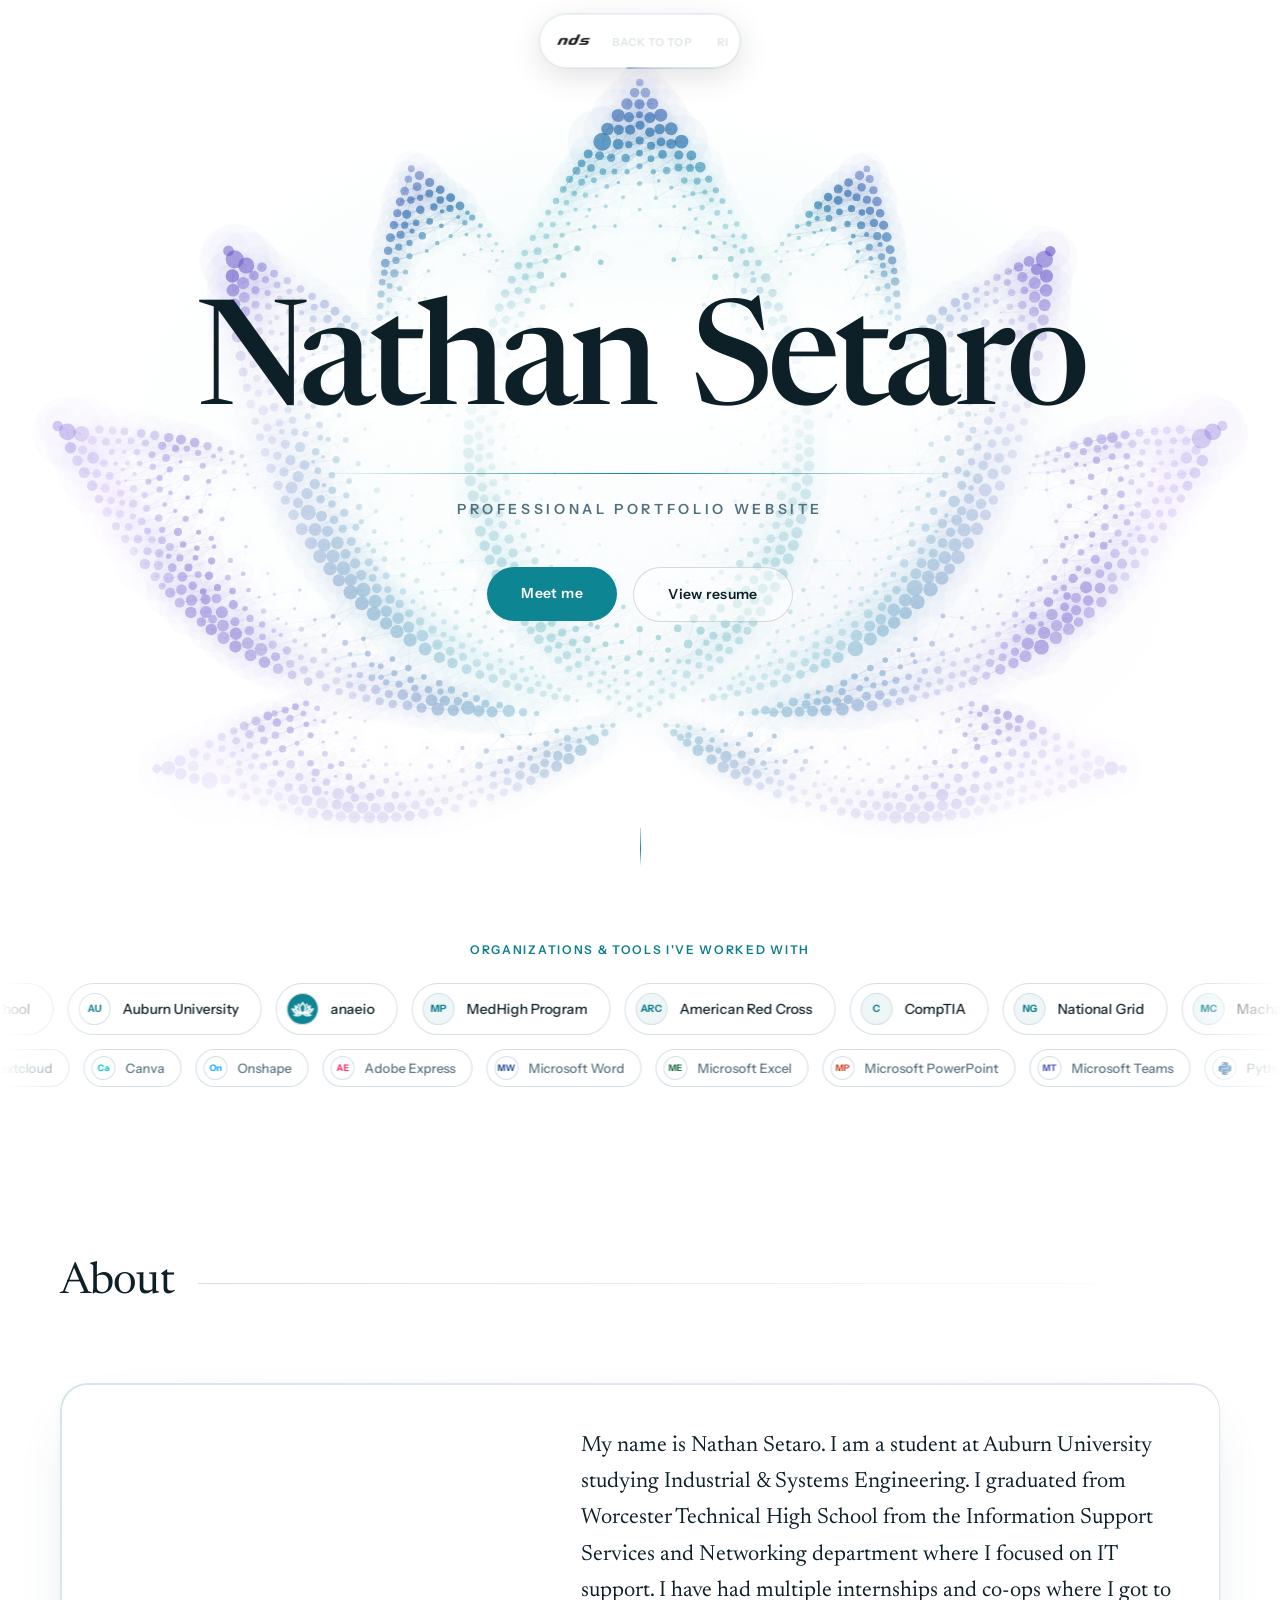
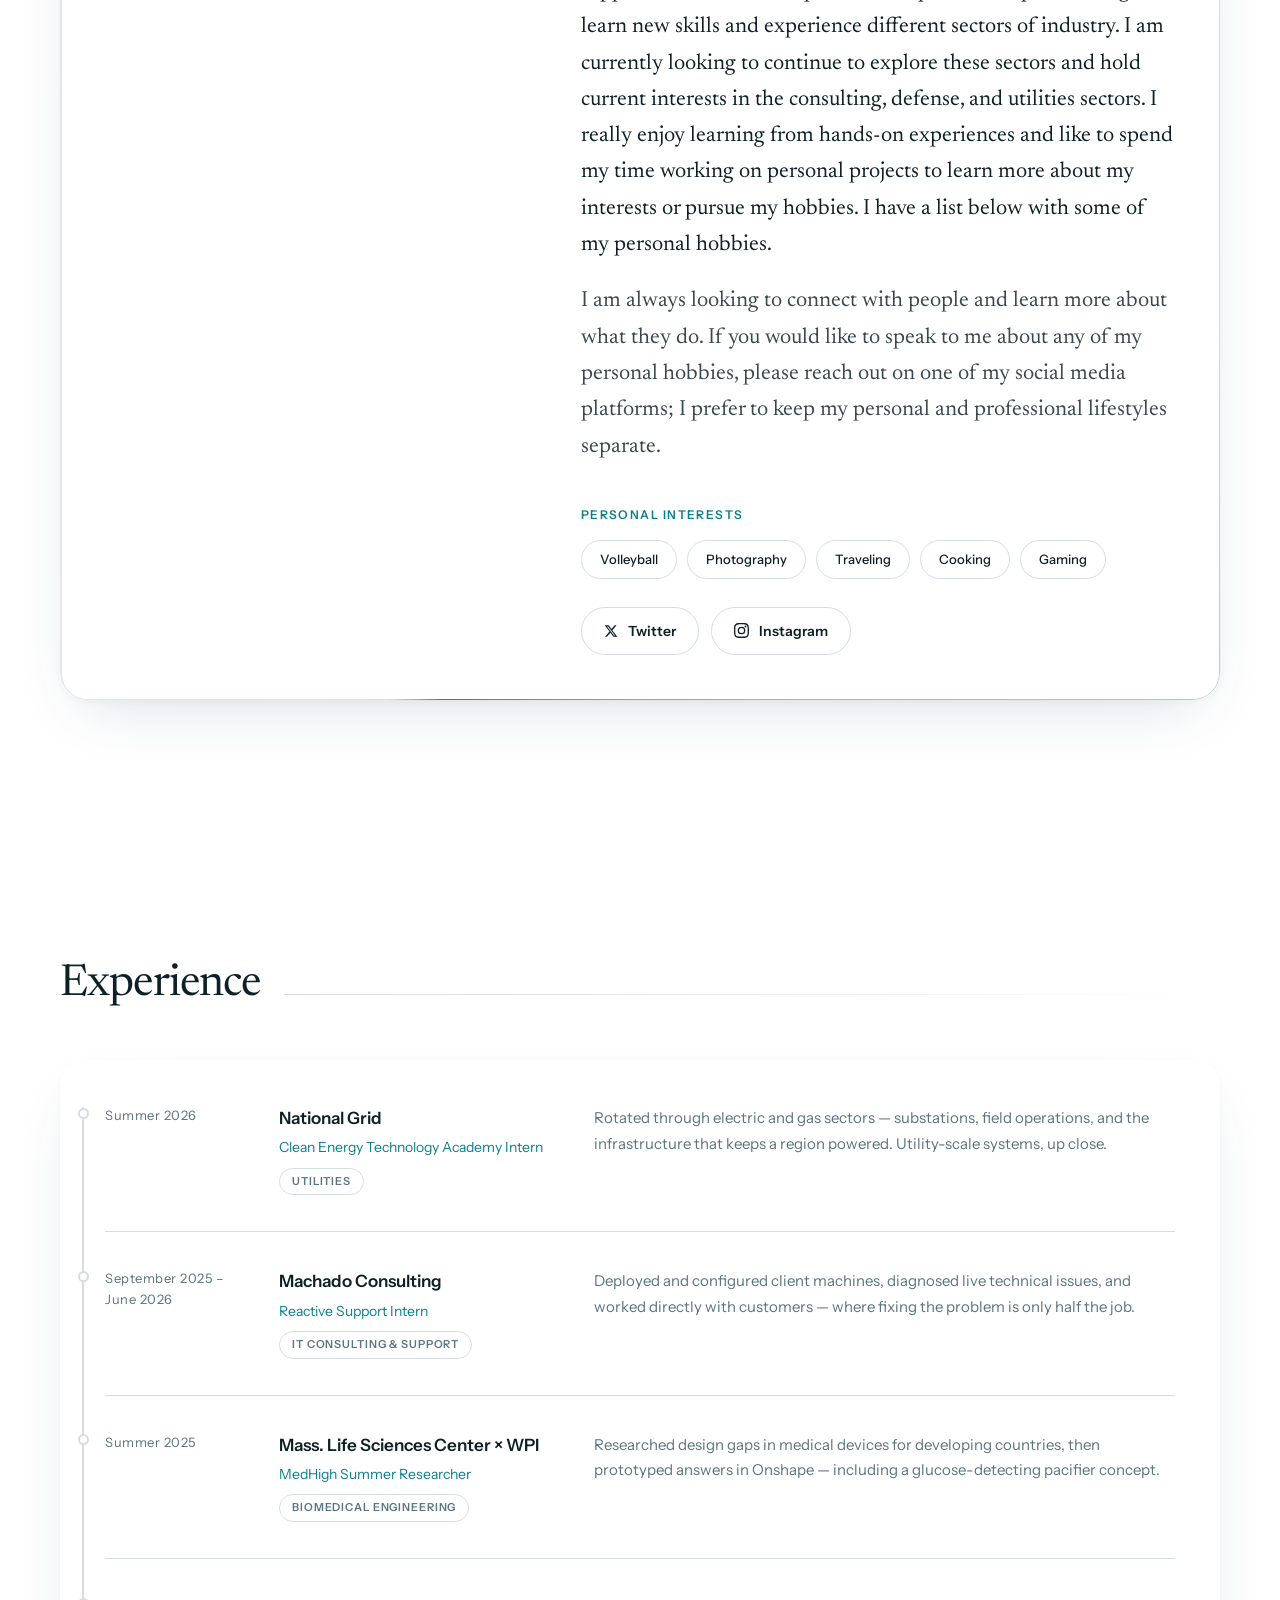
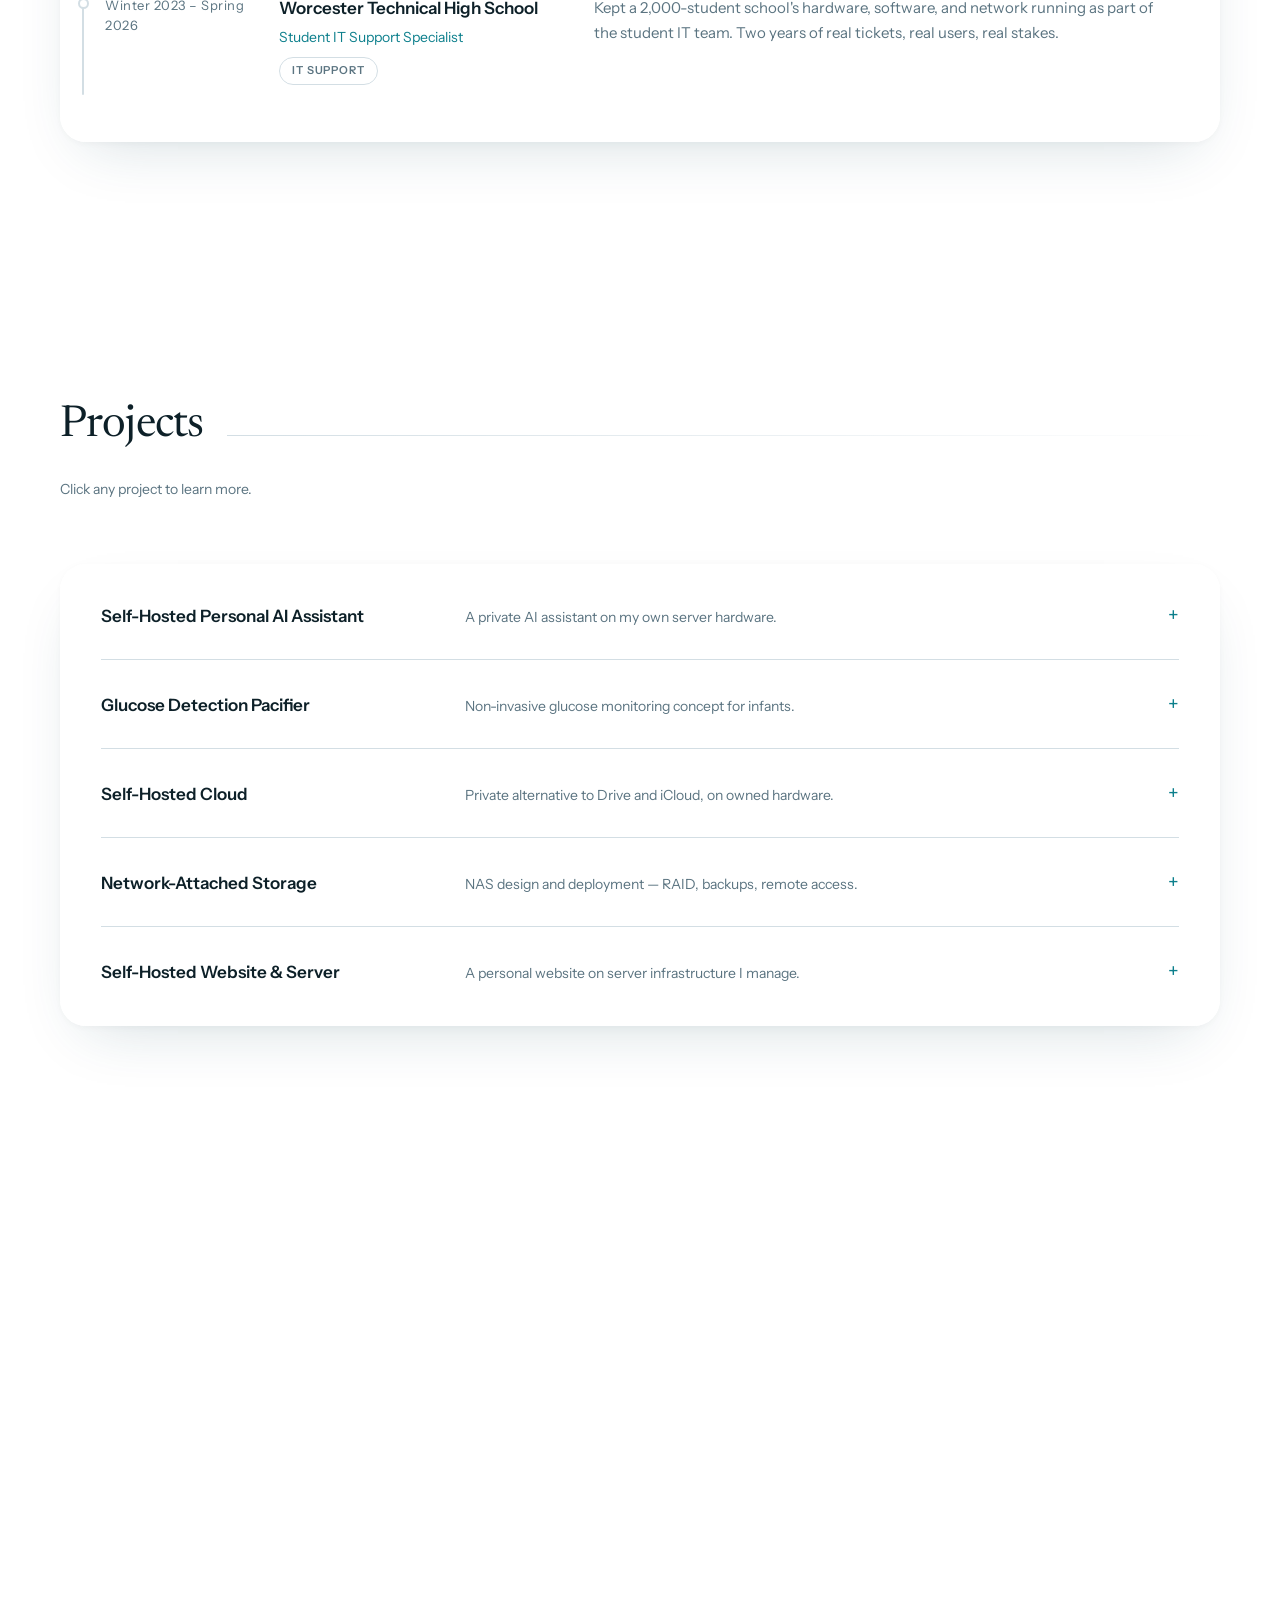
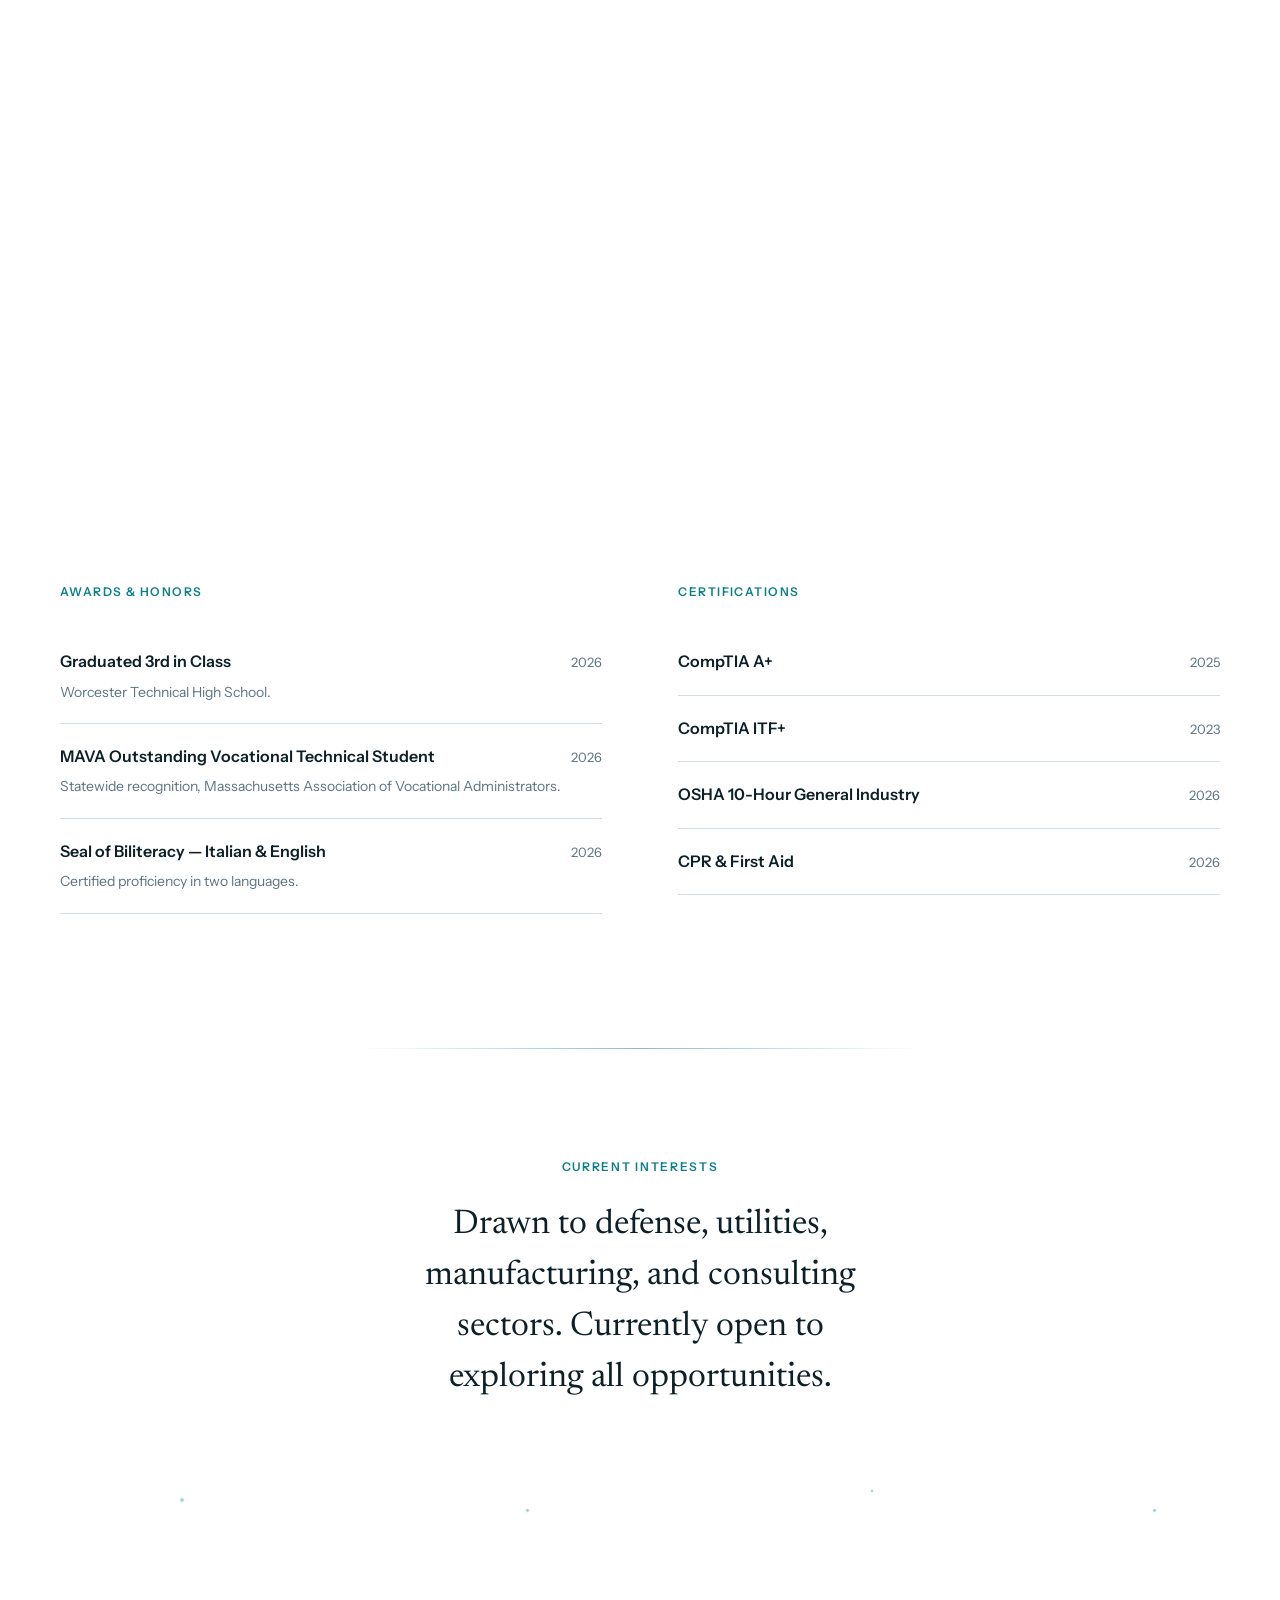
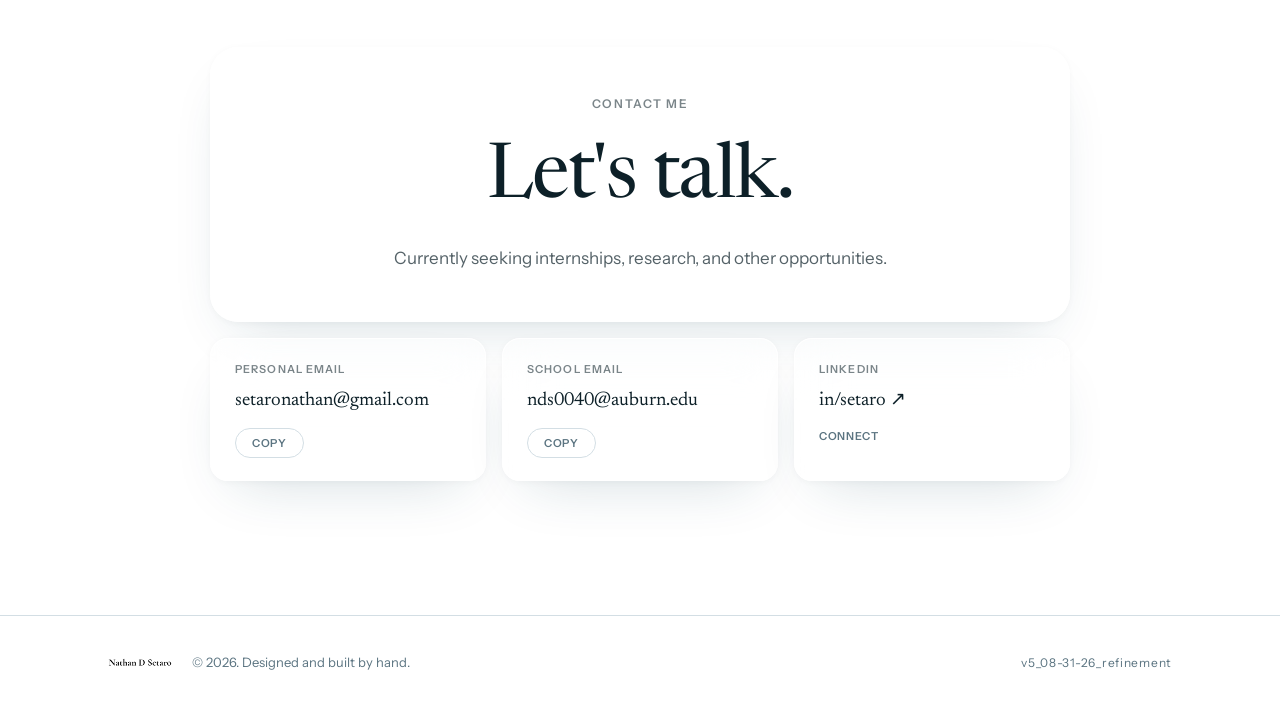
==== commit 90a6ba9f: "Add expressive motion layer; update resume to Fall 2026 version Motion (motion.css / motion.js, off " ====
--- a/index.html
+++ b/index.html
@@ -139,6 +139,7 @@
   }
 </style>
 <link rel="stylesheet" href="fluid.css">
+<link rel="stylesheet" href="motion.css">
 <script src="lotus-mark-dots.js"></script>
   <script>try{if(sessionStorage.getItem("nds-theme")==="dark")document.documentElement.classList.add("dark");}catch(e){}</script>
 </head>
@@ -264,7 +265,7 @@
       </div>
       <div style="padding: 8px clamp(20px, 3.6vw, 44px) 20px; border-radius: 26px; background: var(--glass); backdrop-filter: var(--glass-blur); -webkit-backdrop-filter: var(--glass-blur); border: 1px solid var(--glass-brd); box-shadow: var(--glass-shadow);">
         <div data-reveal class="exp-row" style="display: grid; grid-template-columns: 150px 1fr 2fr; gap: 24px; padding: 36px 0; border-bottom: 1px solid var(--line); align-items: start;">
-          <p style="font-size: 13px; color: var(--muted); letter-spacing: 0.04em;">Summer 2025</p>
+          <p style="font-size: 13px; color: var(--muted); letter-spacing: 0.04em;">Summer 2026</p>
           <div>
             <h3 style="font-size: 17px; font-weight: 600; margin-bottom: 4px;">National Grid</h3>
             <p style="font-size: 14px; color: var(--accent); margin-bottom: 8px;">Clean Energy Technology Academy Intern</p>
@@ -273,7 +274,7 @@
           <p style="font-size: 15px; color: var(--muted); line-height: 1.7;">Rotated through electric and gas sectors — substations, field operations, and the infrastructure that keeps a region powered. Utility-scale systems, up close.</p>
         </div>
         <div data-reveal class="exp-row" style="display: grid; grid-template-columns: 150px 1fr 2fr; gap: 24px; padding: 36px 0; border-bottom: 1px solid var(--line); align-items: start;">
-          <p style="font-size: 13px; color: var(--muted); letter-spacing: 0.04em;">2024</p>
+          <p style="font-size: 13px; color: var(--muted); letter-spacing: 0.04em;">September 2025 – June 2026</p>
           <div>
             <h3 style="font-size: 17px; font-weight: 600; margin-bottom: 4px;">Machado Consulting</h3>
             <p style="font-size: 14px; color: var(--accent); margin-bottom: 8px;">Reactive Support Intern</p>
@@ -282,7 +283,7 @@
           <p style="font-size: 15px; color: var(--muted); line-height: 1.7;">Deployed and configured client machines, diagnosed live technical issues, and worked directly with customers — where fixing the problem is only half the job.</p>
         </div>
         <div data-reveal class="exp-row" style="display: grid; grid-template-columns: 150px 1fr 2fr; gap: 24px; padding: 36px 0; border-bottom: 1px solid var(--line); align-items: start;">
-          <p style="font-size: 13px; color: var(--muted); letter-spacing: 0.04em;">Summer 2024</p>
+          <p style="font-size: 13px; color: var(--muted); letter-spacing: 0.04em;">Summer 2025</p>
           <div>
             <h3 style="font-size: 17px; font-weight: 600; margin-bottom: 4px;">Mass. Life Sciences Center × WPI</h3>
             <p style="font-size: 14px; color: var(--accent); margin-bottom: 8px;">MedHigh Summer Researcher</p>
@@ -291,7 +292,7 @@
           <p style="font-size: 15px; color: var(--muted); line-height: 1.7;">Researched design gaps in medical devices for developing countries, then prototyped answers in Onshape — including a glucose-detecting pacifier concept.</p>
         </div>
         <div data-reveal class="exp-row" style="display: grid; grid-template-columns: 150px 1fr 2fr; gap: 24px; padding: 36px 0; align-items: start;">
-          <p style="font-size: 13px; color: var(--muted); letter-spacing: 0.04em;">2022 – 2026</p>
+          <p style="font-size: 13px; color: var(--muted); letter-spacing: 0.04em;">Winter 2023 – Spring 2026</p>
           <div>
             <h3 style="font-size: 17px; font-weight: 600; margin-bottom: 4px;">Worcester Technical High School</h3>
             <p style="font-size: 14px; color: var(--accent); margin-bottom: 8px;">Student IT Support Specialist</p>
@@ -447,6 +448,7 @@
 
 <script src="vendor/lenis.min.js"></script>
 <script src="fluid.js"></script>
+<script src="motion.js" defer></script>
 <script>
 (function () {
   var root = document.documentElement;
@@ -829,28 +831,58 @@
     }
     function wave(i) { return 0.5 + 0.5 * Math.sin((g.tt[i] * 4.2 - secs * 0.46) * 6.28318); }
     var L = g.link, q, i, j, a, wv, col;
+
+    /* dot positions for this frame: the pointer pushes nearby dots away and lights them,
+       clicks send a ring-shaped ripple outward (state comes from motion.js) */
+    if (!g.X) { g.X = new Float32Array(g.n); g.Y = new Float32Array(g.n); g.B = new Float32Array(g.n); }
+    var X = g.X, Y = g.Y, B = g.B, FX = window.lotusFX;
+    var R = Math.max(120, S * 0.17), nowMs = performance.now();
+    var useP = FX && FX.s > 0.01, rips = FX && FX.ripples && FX.ripples.length ? FX.ripples : null;
+    for (i = 0; i < g.n; i++) {
+      var x0 = cx + g.px[i] * S, y0 = cy + g.py[i] * S, ox = 0, oy = 0, bb = 0, dx, dy, d, f;
+      if (useP) {
+        dx = x0 - FX.x; dy = y0 - FX.y; d = Math.sqrt(dx * dx + dy * dy);
+        if (d < R) {
+          f = 1 - d / R; f *= f;
+          var push = f * R * 0.3 * FX.s / (d || 1);
+          ox += dx * push; oy += dy * push; bb += f * FX.s;
+        }
+      }
+      if (rips) {
+        for (var k = 0; k < rips.length; k++) {
+          var age = (nowMs - rips[k].t) / 1000;
+          if (age > 1.7) continue;
+          dx = x0 - rips[k].x; dy = y0 - rips[k].y; d = Math.sqrt(dx * dx + dy * dy) || 1;
+          var front = d - age * R * 4.2, wdt = R * 0.38;
+          var amp = Math.exp(-(front * front) / (2 * wdt * wdt)) * (1 - age / 1.7);
+          ox += dx / d * amp * R * 0.24; oy += dy / d * amp * R * 0.24; bb += amp;
+        }
+      }
+      X[i] = x0 + ox; Y[i] = y0 + oy; B[i] = bb > 1.4 ? 1.4 : bb;
+    }
+
     ctx.lineWidth = 0.7;
     for (q = 0; q < L.length; q += 2) {
       i = L[q]; j = L[q + 1];
       a = Math.min(lit(i), lit(j));
       if (a <= 0.02) continue;
       wv = wave(i); col = ramp(g.tt[i], light);
-      ctx.globalAlpha = (light ? 0.06 + 0.15 * wv : 0.05 + 0.16 * wv) * a;
+      ctx.globalAlpha = Math.min(1, (light ? 0.06 + 0.15 * wv : 0.05 + 0.16 * wv) * a * (1 + B[i] * 2.2));
       ctx.strokeStyle = 'rgb(' + (col[0] | 0) + ',' + (col[1] | 0) + ',' + (col[2] | 0) + ')';
       ctx.beginPath();
-      ctx.moveTo(cx + g.px[i] * S, cy + g.py[i] * S);
-      ctx.lineTo(cx + g.px[j] * S, cy + g.py[j] * S);
+      ctx.moveTo(X[i], Y[i]);
+      ctx.lineTo(X[j], Y[j]);
       ctx.stroke();
     }
     for (i = 0; i < g.n; i++) {
       a = lit(i);
       if (a <= 0.02) continue;
       wv = wave(i); col = ramp(g.tt[i], light);
-      var x = cx + g.px[i] * S, y = cy + g.py[i] * S, base = g.pr[i] * S;
+      var x = X[i], y = Y[i], base = g.pr[i] * S * (1 + B[i] * 0.7);
       ctx.fillStyle = 'rgb(' + (col[0] | 0) + ',' + (col[1] | 0) + ',' + (col[2] | 0) + ')';
-      ctx.globalAlpha = (light ? 0.012 + 0.024 * wv : 0.05 + 0.09 * wv) * a;
+      ctx.globalAlpha = Math.min(1, (light ? 0.012 + 0.024 * wv : 0.05 + 0.09 * wv) * a * (1 + B[i] * 3));
       ctx.beginPath(); ctx.arc(x, y, base * 5.2, 0, 6.28318); ctx.fill();
-      ctx.globalAlpha = (light ? 0.30 + 0.42 * wv : 0.45 + 0.55 * wv) * a;
+      ctx.globalAlpha = Math.min(1, (light ? 0.30 + 0.42 * wv : 0.45 + 0.55 * wv) * a * (1 + B[i] * 0.9));
       ctx.beginPath(); ctx.arc(x, y, base * (0.85 + 0.5 * wv), 0, 6.28318); ctx.fill();
     }
     ctx.globalAlpha = 1;
@@ -886,7 +918,7 @@
     var moving = el < 3400 && Math.abs(tp - prog) > 0.004;
     acc += dt;
     if (reduceMotion) { if (acc >= 500) { acc = 0; drawWeb(1, 0); } }
-    else if (moving || acc >= 28) { acc = 0; drawWeb(prog, el / 1000); }
+    else if (moving || acc >= 28 || (window.lotusFX && (lotusFX.s > 0.01 || lotusFX.ripples.length))) { acc = 0; drawWeb(prog, el / 1000); }
     var vh = window.innerHeight || 1;
     var away = Math.max(0, Math.min(1, y / (vh * 0.92)));
     cv.style.opacity = (1 - 0.72 * away * away).toFixed(3);
--- a/motion.css
+++ b/motion.css
@@ -0,0 +1,102 @@
+/* motion.css — the expressive layer (driven by motion.js).
+   Cursor, magnetic buttons, card spotlights and tilt, split-letter headings,
+   scroll progress, experience timeline, image wipes and cascades.
+   motion.js does nothing under prefers-reduced-motion, so none of this activates. */
+
+/* ---------- scroll progress ---------- */
+.scroll-progress { position: fixed; top: 0; left: 0; right: 0; height: 3px; z-index: 2500; pointer-events: none; }
+.scroll-progress span {
+  display: block; height: 100%; transform-origin: 0 50%; transform: scaleX(0);
+  background: linear-gradient(90deg, var(--accent), #6d4fd0 70%, var(--accent));
+  box-shadow: 0 0 12px color-mix(in srgb, var(--accent) 70%, transparent);
+  border-radius: 0 3px 3px 0;
+}
+
+/* ---------- cursor (mouse and trackpad only) ---------- */
+html.has-cursor, html.has-cursor * { cursor: none !important; }
+.cursor-dot, .cursor-ring { position: fixed; left: 0; top: 0; z-index: 9000; pointer-events: none; border-radius: 50%; opacity: 0; will-change: translate; }
+.cursor-dot {
+  width: 8px; height: 8px; margin: -4px 0 0 -4px; background: var(--accent);
+  box-shadow: 0 0 10px var(--accent), 0 0 22px color-mix(in srgb, var(--accent) 50%, transparent);
+  transition: opacity 0.3s ease, scale 0.3s var(--spring);
+}
+.cursor-ring {
+  width: 40px; height: 40px; margin: -20px 0 0 -20px;
+  border: 1.5px solid color-mix(in srgb, var(--accent) 55%, transparent);
+  transition: opacity 0.3s ease, width 0.45s var(--spring), height 0.45s var(--spring), margin 0.45s var(--spring),
+              background-color 0.3s ease, border-color 0.3s ease, scale 0.25s var(--spring);
+}
+html.cursor-on .cursor-dot, html.cursor-on .cursor-ring { opacity: 1; }
+.cursor-ring.is-hover {
+  width: 66px; height: 66px; margin: -33px 0 0 -33px;
+  background: color-mix(in srgb, var(--accent) 10%, transparent); border-color: var(--accent);
+}
+.cursor-ring.is-hover + .cursor-dot, .cursor-dot.is-hover { scale: 0.5; }
+.cursor-ring.is-down { scale: 0.82; }
+.cursor-dot.is-down { scale: 1.6; }
+
+/* ---------- magnetic controls: motion.js sets `translate`, which stacks with existing transforms ---------- */
+.magnetic { transition: transform 0.55s var(--spring), translate 0.5s var(--ease-out), opacity 0.3s ease, background-color 0.3s ease, color 0.25s ease, border-color 0.3s ease, box-shadow 0.4s ease !important; }
+
+/* ---------- card spotlight + glowing edge that follow the pointer ---------- */
+.spot-host > .spot {
+  position: absolute; inset: 0; border-radius: inherit; pointer-events: none; z-index: 0;
+  opacity: 0; transition: opacity 0.5s ease;
+  background: radial-gradient(560px circle at var(--sx, 50%) var(--sy, 50%), color-mix(in srgb, var(--accent) 9%, transparent), transparent 55%);
+}
+.spot-host > .spot::after {
+  content: ""; position: absolute; inset: -1px; border-radius: inherit; padding: 1.5px;
+  background: radial-gradient(300px circle at var(--sx, 50%) var(--sy, 50%), color-mix(in srgb, var(--accent) 90%, transparent), color-mix(in srgb, #6d4fd0 40%, transparent) 40%, transparent 65%);
+  mask: linear-gradient(#000 0 0) content-box, linear-gradient(#000 0 0);
+  -webkit-mask: linear-gradient(#000 0 0) content-box, linear-gradient(#000 0 0);
+  mask-composite: exclude; -webkit-mask-composite: xor;
+}
+.spot-host.spot-on > .spot { opacity: 1; }
+.spot-host > :not(.spot):not([aria-hidden="true"]):not(.tl) { position: relative; z-index: 1; }
+
+/* ---------- headings rise in letter by letter; their rule draws in ---------- */
+.split .sw { display: inline-block; overflow: hidden; vertical-align: top; padding: 0.14em 0.05em 0.08em; margin: -0.14em -0.05em -0.08em; }
+.split .sc {
+  display: inline-block; transform: translateY(108%) rotate(7deg); opacity: 0;
+  transition: transform 1s var(--ease-out) calc(var(--i) * 32ms + 80ms), opacity 0.6s ease calc(var(--i) * 32ms + 80ms);
+}
+.split.split-in .sc { transform: none; opacity: 1; }
+.rule-draw { transform: scaleX(0); transform-origin: 0 50%; transition: transform 1.6s var(--ease-out) 0.3s; }
+.rule-draw.split-in { transform: scaleX(1); }
+
+/* ---------- experience timeline ---------- */
+.tl { position: absolute; top: 46px; bottom: 46px; width: 2px; margin-left: -1px; border-radius: 2px; background: var(--line); pointer-events: none; z-index: 1; }
+.tl-fill {
+  position: absolute; inset: 0; border-radius: inherit; transform-origin: 50% 0; transform: scaleY(0);
+  background: linear-gradient(180deg, var(--accent), #6d4fd0);
+  box-shadow: 0 0 12px color-mix(in srgb, var(--accent) 60%, transparent);
+}
+.tl-dot {
+  position: absolute; left: 50%; width: 11px; height: 11px; margin: -5.5px 0 0 -5.5px; border-radius: 50%;
+  background: var(--bg); border: 2px solid var(--line);
+  transition: background-color 0.4s ease, border-color 0.4s ease, box-shadow 0.5s ease, scale 0.6s var(--spring);
+}
+.tl-dot.on {
+  background: var(--accent); border-color: var(--accent); scale: 1.2;
+  box-shadow: 0 0 0 5px color-mix(in srgb, var(--accent) 16%, transparent), 0 0 16px var(--accent);
+}
+
+@media (max-width: 600px) { .has-tl .exp-row { padding-left: 18px !important; } }
+
+/* ---------- images unveil with a wipe ---------- */
+.wipe { clip-path: inset(0 0 100% 0 round 6px); transition: clip-path 1.3s var(--ease-out) var(--wd, 0ms), scale 1.6s var(--ease-out) var(--wd, 0ms); scale: 1.06; }
+.wipe.wipe-in { clip-path: inset(0 0 0 0 round 6px); scale: 1; }
+[data-panel] .slot img { clip-path: inset(0 100% 0 0); transition: clip-path 1s var(--ease-out) 0.15s, transform 1.2s var(--ease-out); }
+.proj-row[aria-expanded="true"] + [data-panel] .slot img { clip-path: inset(0 0 0 0); }
+
+/* ---------- lists cascade in once their block has revealed ---------- */
+.cascade > * { opacity: 0; transform: translateY(16px); transition: opacity 0.7s ease calc(var(--k) * 70ms + 160ms), transform 0.9s var(--ease-out) calc(var(--k) * 70ms + 160ms); }
+.cascade.pop > * { transform: translateY(10px) scale(0.86); transition-timing-function: ease, var(--spring); }
+.in.cascade > *, .in .cascade > * { opacity: 1; transform: none; }
+
+/* ---------- copy confirmation ---------- */
+@keyframes copied-pulse { 0% { box-shadow: 0 0 0 0 color-mix(in srgb, var(--accent) 55%, transparent); } 100% { box-shadow: 0 0 0 14px transparent; } }
+.copied-pulse { animation: copied-pulse 0.7s ease-out; border-color: var(--accent) !important; color: var(--accent) !important; }
+
+/* ---------- marquee rows lean with scroll speed ---------- */
+#row-companies, #row-tools { will-change: transform; }
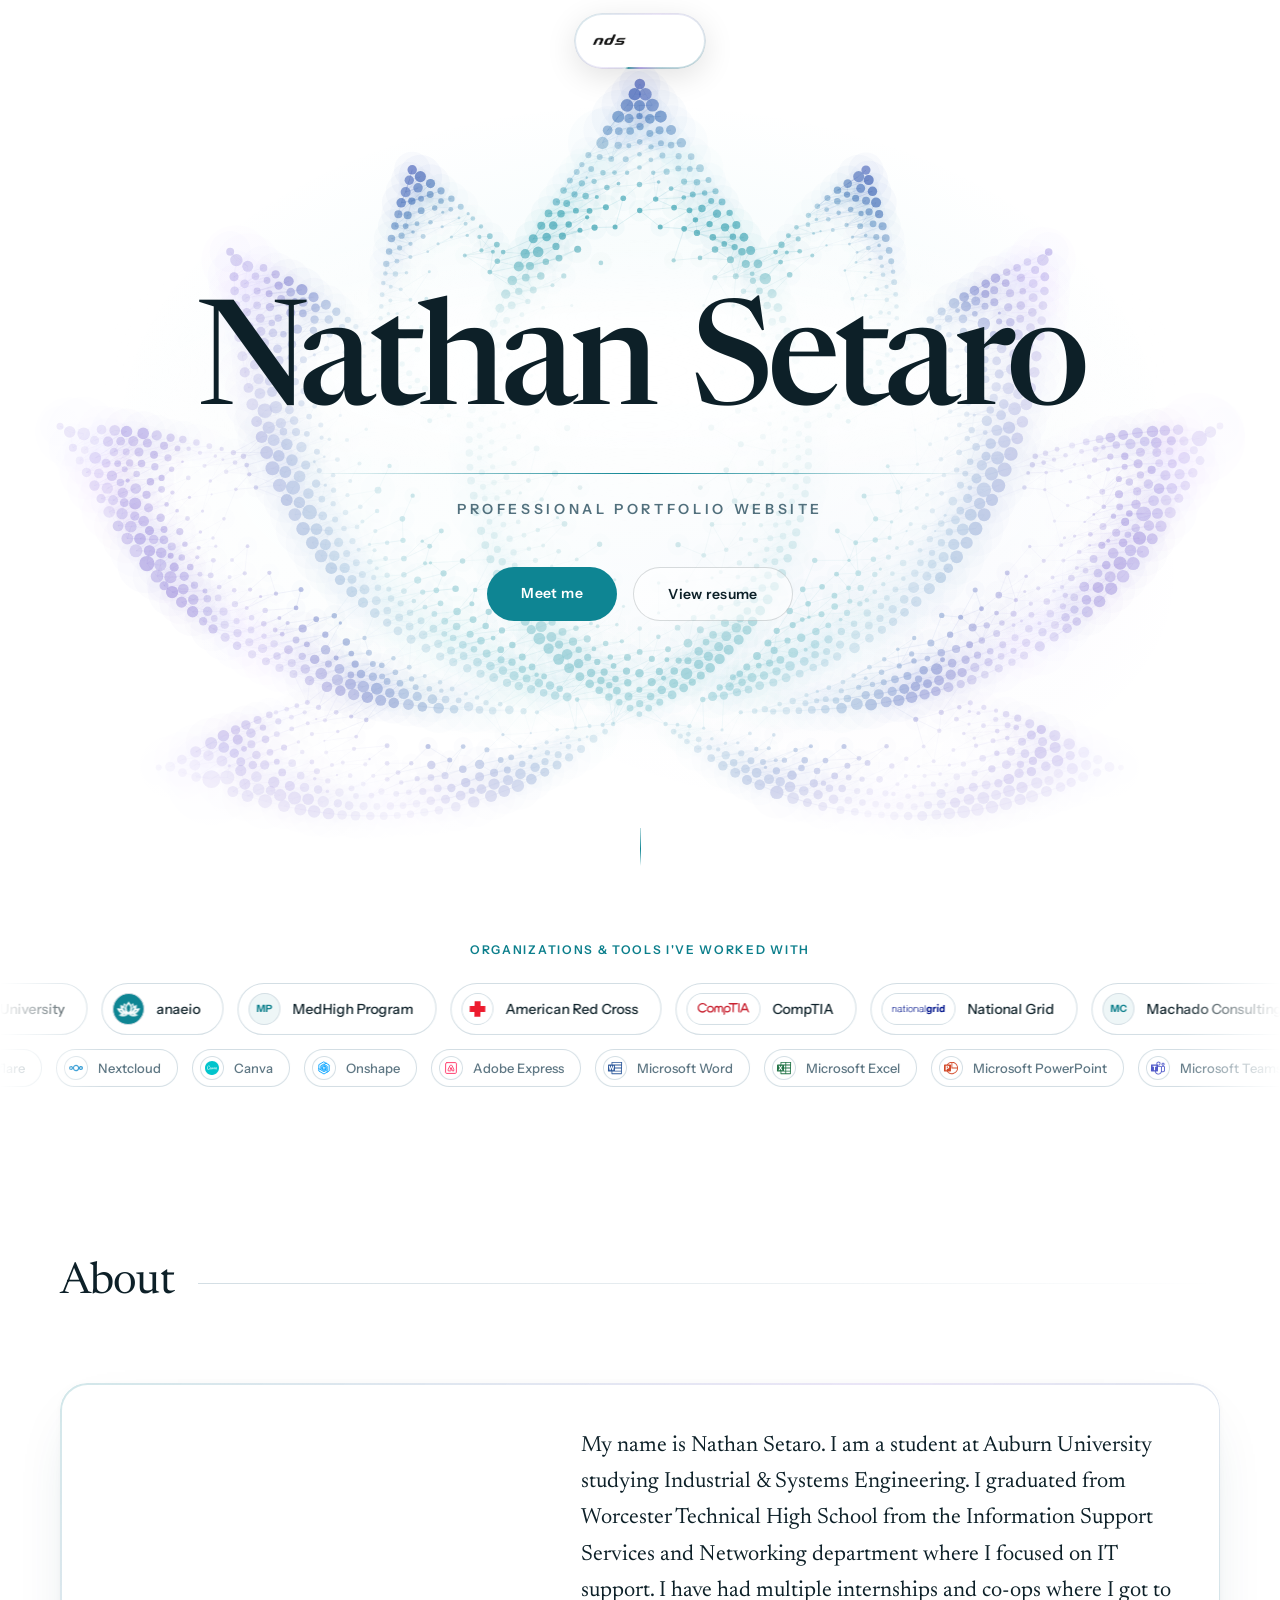
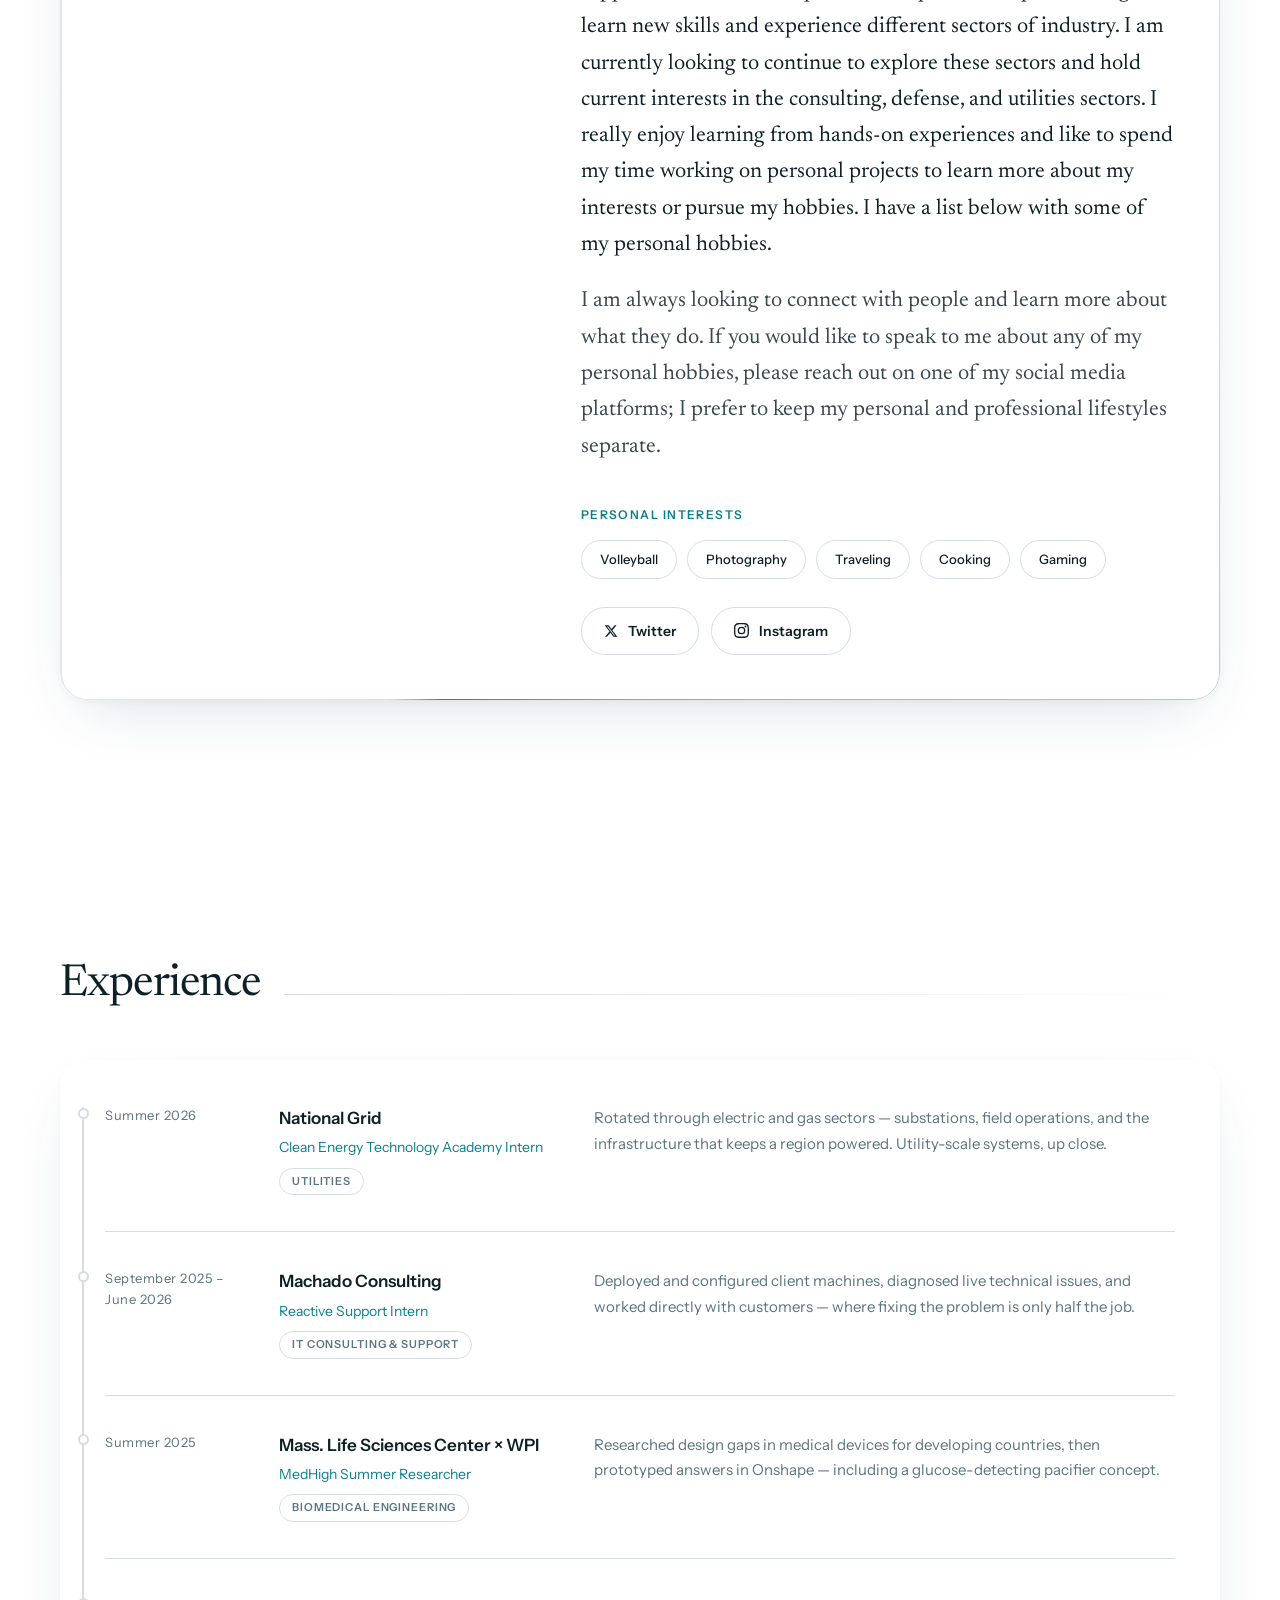
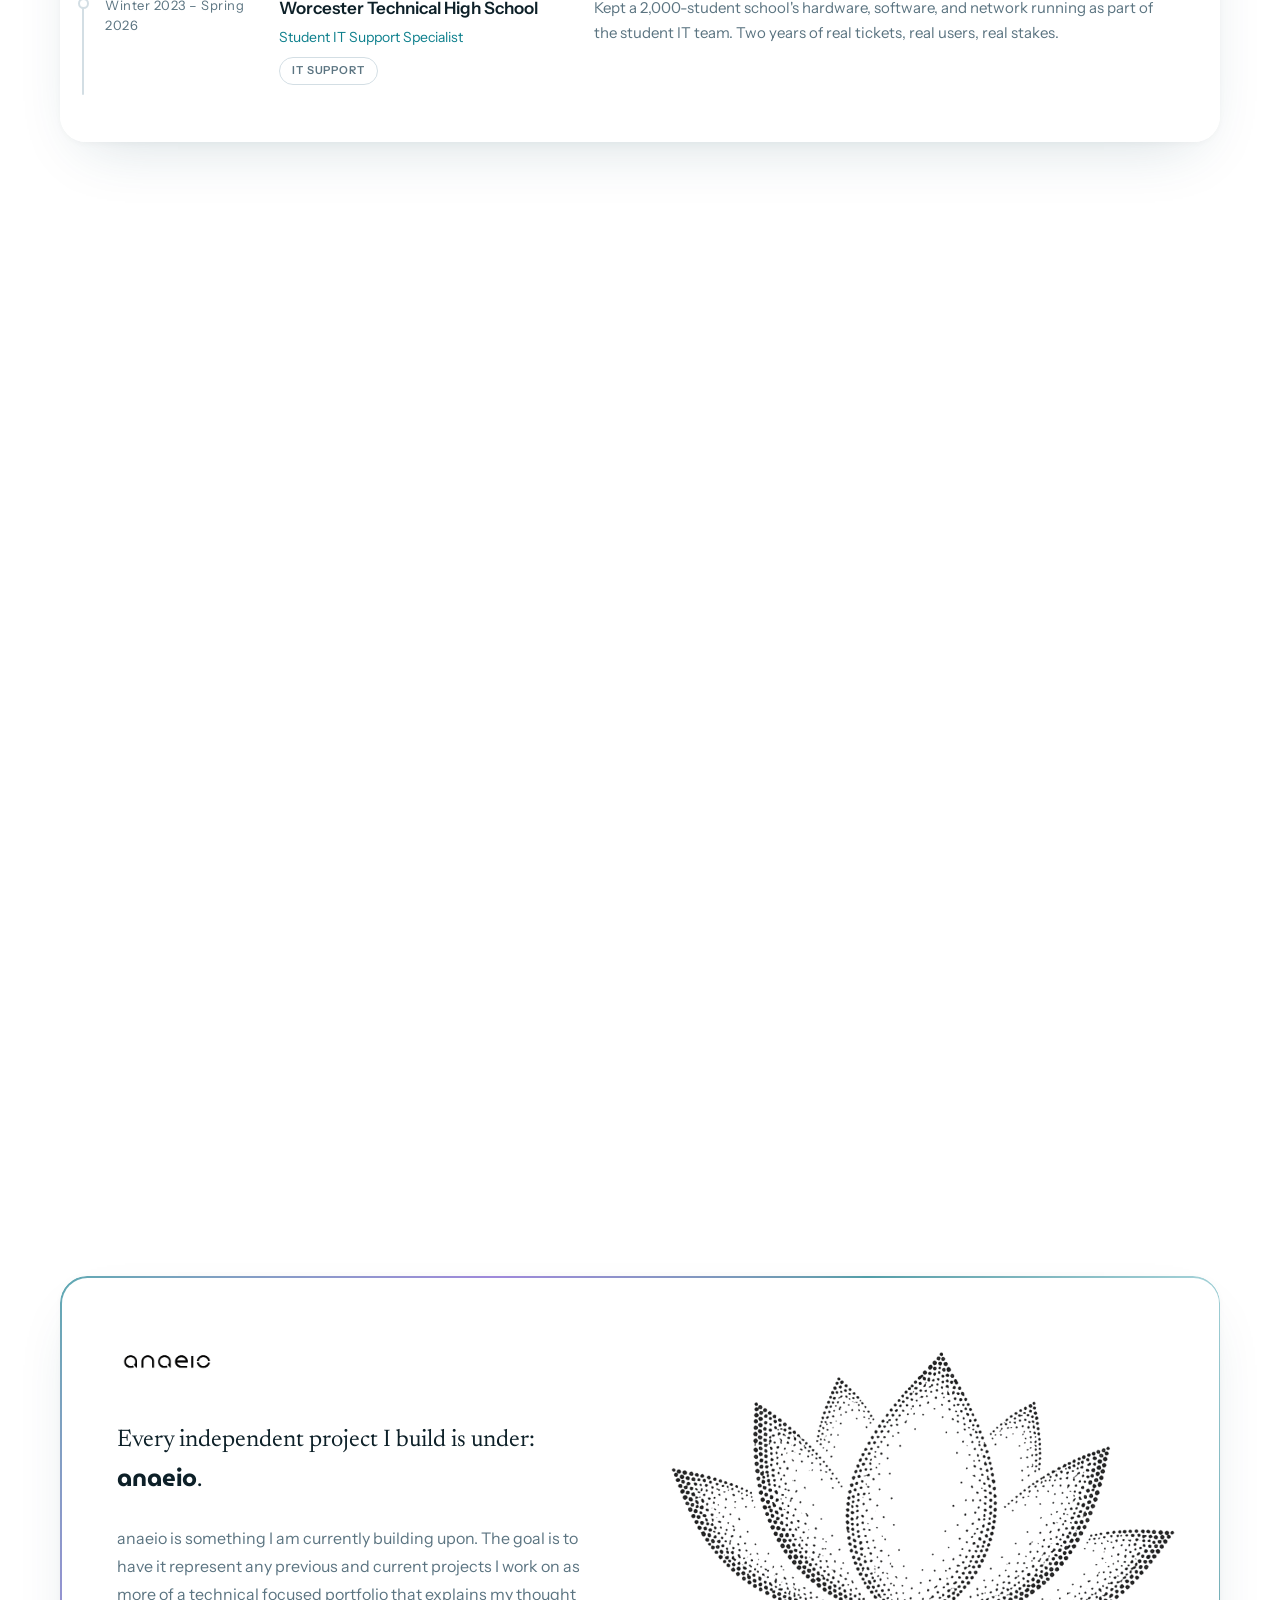
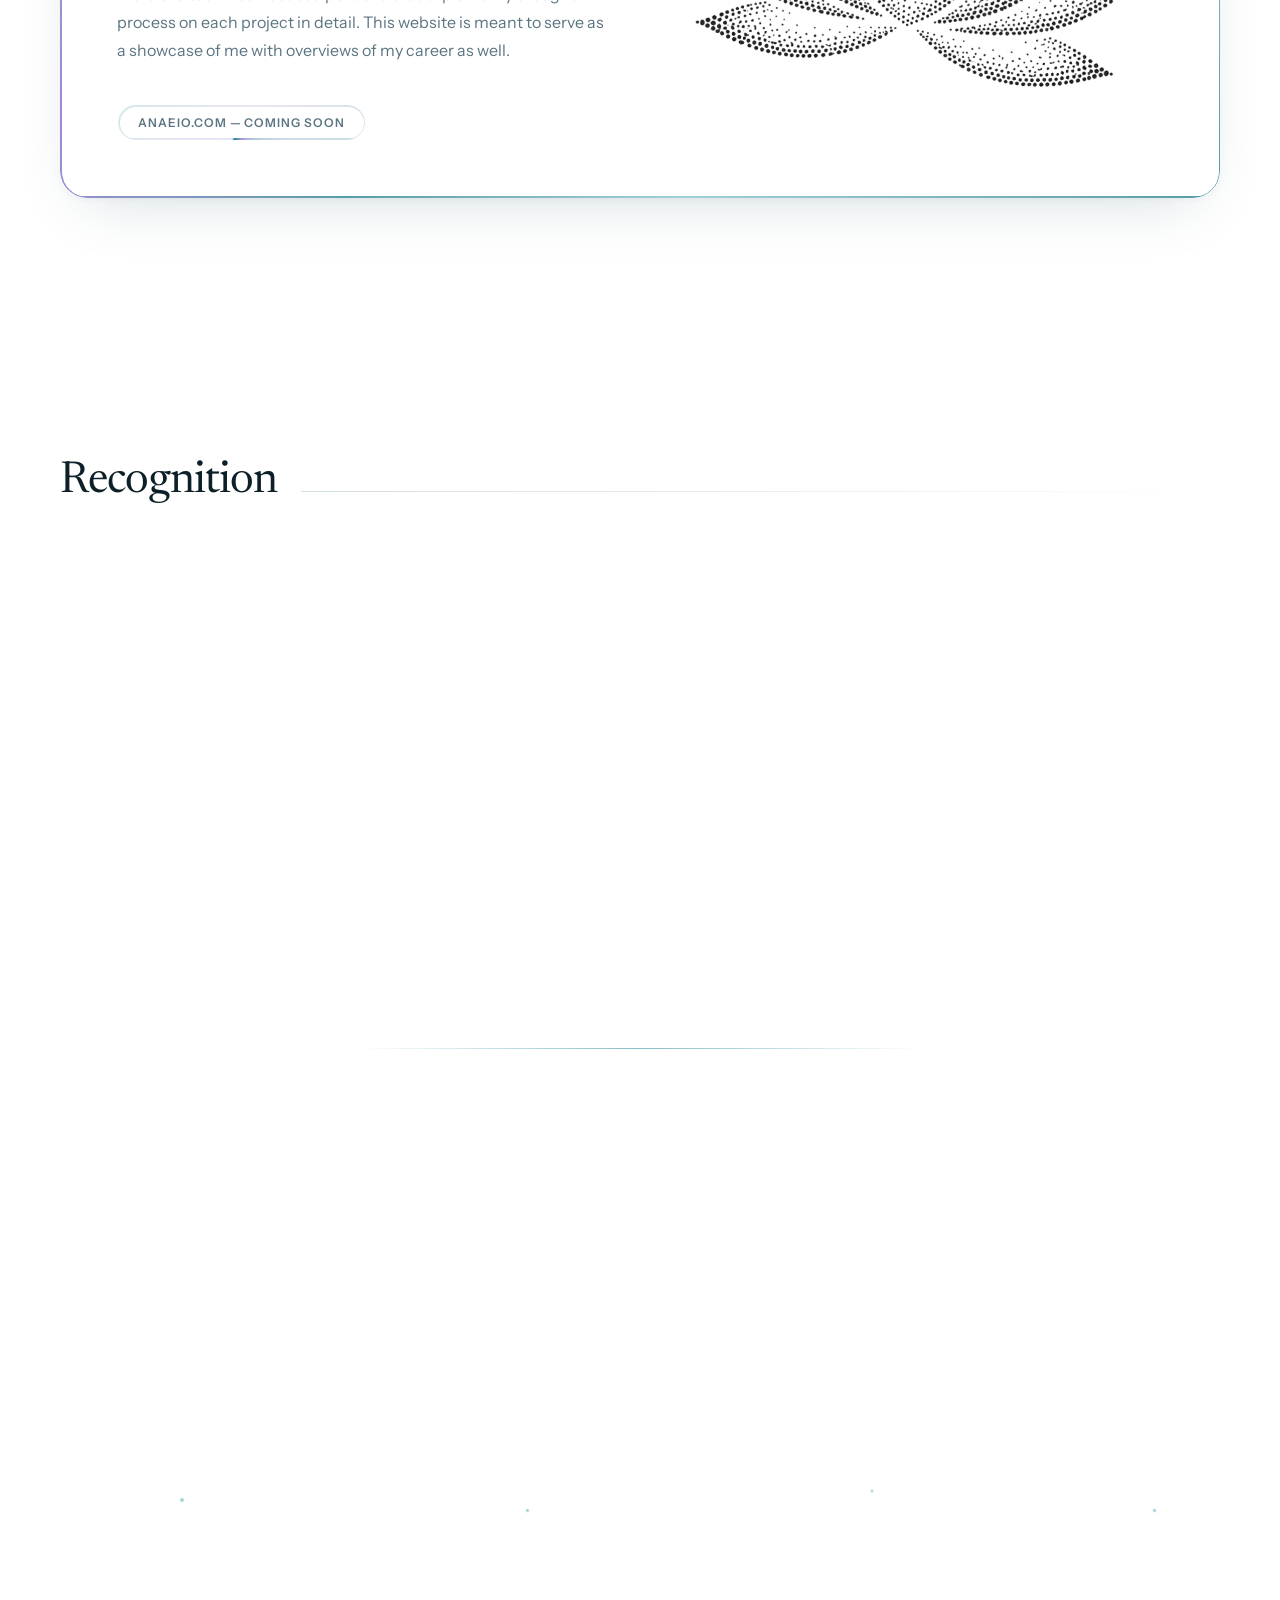
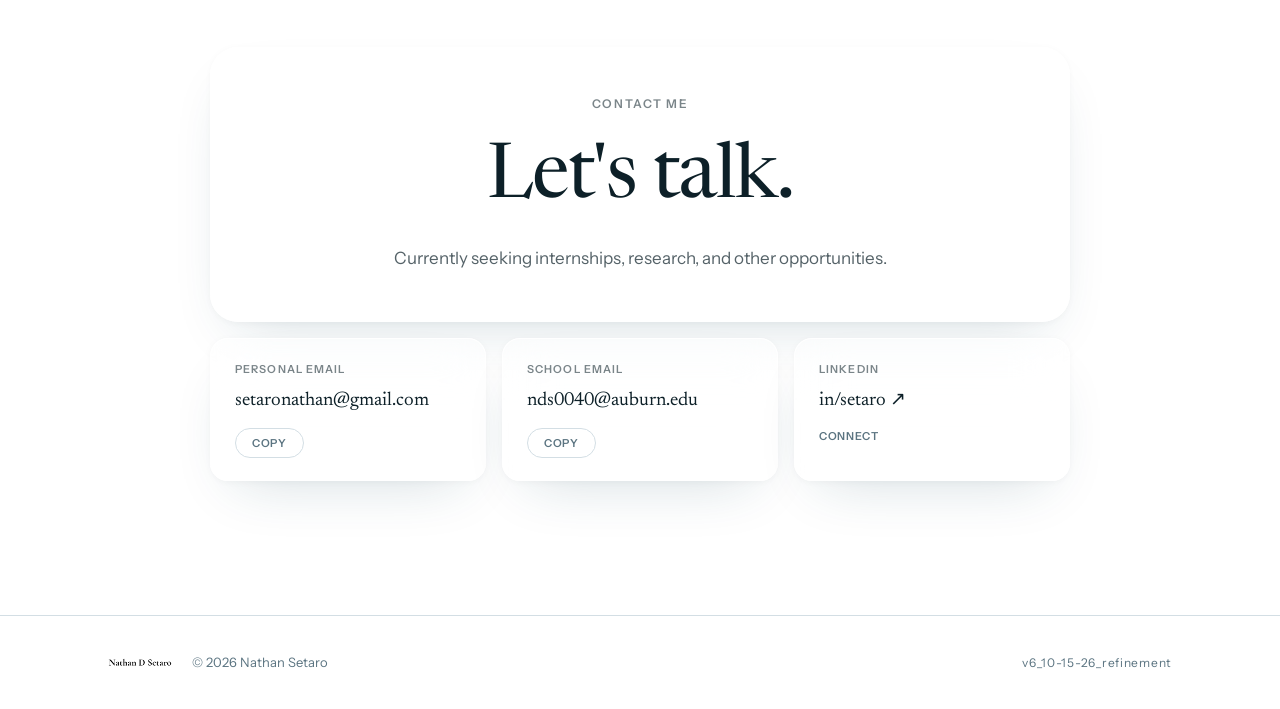
==== commit 3644cc31: "Simpler cursor, softer glow, real logos, footer and lotus tweaks - Cursor: the normal arrow stays; t" ====
--- a/index.html
+++ b/index.html
@@ -117,6 +117,13 @@
   .slot img { position: absolute; inset: 0; width: 100%; height: 100%; object-fit: cover; object-position: 50% 28%; }
   .slot span { font-size: 10px; font-weight: 600; letter-spacing: 0.08em; text-transform: uppercase; color: var(--muted); opacity: 0.7; padding: 8px; text-align: center; }
   .chip-mark { position: absolute; inset: 0; width: 100%; height: 100%; object-fit: cover; }
+  [data-mark].filled { background: #ffffff; transition: background-color 0.4s ease; }
+  [data-mark].filled .chip-mark { object-fit: contain; padding: 6px; }
+  [data-wide] [data-mark].filled .chip-mark { padding: 3px 9px; }
+  [data-mark="logo-anaeio"].filled { background: transparent; }
+  [data-mark="logo-anaeio"].filled .chip-mark { object-fit: cover; padding: 0; }
+  html.dark [data-mark].filled:not([data-mark="logo-anaeio"]) { background: #eef5f6; }
+  html.dark .tool-mark { background: color-mix(in srgb, var(--c) 58%, #ffffff) !important; }
 
   @media (max-width: 900px) {
     nav { padding: 14px 66px 14px 20px !important; }
@@ -439,9 +446,9 @@
     <div style="max-width: 1160px; margin: 0 auto; padding: 36px clamp(20px, 4vw, 48px); display: flex; justify-content: space-between; align-items: center; gap: 24px; flex-wrap: wrap;">
       <div style="display: flex; align-items: center; gap: 20px;">
         <img src="assets/nathan-wordmark-transparent.png" alt="Nathan D Setaro" loading="lazy" class="logo-img" style="height: 20px; width: auto;">
-        <p style="font-size: 13px; color: var(--muted);">© 2026. Designed and built by hand.</p>
-      </div>
-      <p style="font-size: 12px; color: var(--muted); letter-spacing: 0.06em;">v5_08-31-26_refinement</p>
+        <p style="font-size: 13px; color: var(--muted);">© 2026 Nathan Setaro</p>
+      </div>
+      <p style="font-size: 12px; color: var(--muted); letter-spacing: 0.06em;">v6_10-15-26_refinement</p>
     </div>
   </footer>
 </div>
@@ -604,17 +611,17 @@
     ['Microsoft PowerPoint', '#D24726'], ['Microsoft Teams', '#5059C9']
   ].map(function (t) {
     var key = t[0].toLowerCase().replace(/[^a-z0-9]+/g, '-');
-    var marks = ['python', 'ubuntu', 'docker', 'tailscale', 'cloudflare', 'nextcloud'];
     var words = t[0].split(' ');
     return {
-      name: t[0], color: t[1], key: key, hasLogo: marks.indexOf(key) > -1,
+      name: t[0], color: t[1], key: key, hasLogo: true,
       initials: words.length > 1 ? words.map(function (w) { return w[0]; }).join('').slice(0, 2) : t[0].slice(0, 2)
     };
   });
   var CHIP = 'display: flex; align-items: center; gap: 12px; white-space: nowrap; border: 1px solid var(--line); border-radius: 100px; padding: 9px 22px 9px 10px; background: var(--surface); font-size: 14px; font-weight: 500;';
   var DISC = 'position: relative; width: 32px; height: 32px; flex-shrink: 0; border-radius: 50%; overflow: hidden; display: flex; align-items: center; justify-content: center; border: 1px solid var(--line);';
   function companyChip(c) {
-    return '<span style="' + CHIP + '"><span style="' + DISC + ' background: ' + c.disc + ';">' +
+    var wide = c.slot === 'logo-nationalgrid' || c.slot === 'logo-comptia';   /* wordmark logos need a wider badge */
+    return '<span style="' + CHIP + '"><span style="' + DISC + ' background: ' + c.disc + ';' + (wide ? ' width: 74px; border-radius: 100px;' : '') + '"' + (wide ? ' data-wide="1"' : '') + '>' +
       '<span style="position: absolute; inset: 0; display: flex; align-items: center; justify-content: center; font-size: 10px; font-weight: 700; color: var(--accent);">' + c.initials + '</span>' +
       '<span data-mark="' + c.slot + '" style="position: absolute; inset: 0;"></span>' +
       '</span>' + c.name + '</span>';
@@ -623,7 +630,7 @@
   var TDISC = 'position: relative; width: 24px; height: 24px; flex-shrink: 0; border-radius: 50%; overflow: hidden; display: flex; align-items: center; justify-content: center; background: var(--bg); border: 1px solid var(--line);';
   function toolChip(t) {
     var inner = t.hasLogo
-      ? '<span style="width: 13px; height: 13px; background: ' + t.color + '; -webkit-mask-image: url(' + SITE_BASE + 'logos/' + t.key + '.svg); -webkit-mask-size: contain; -webkit-mask-repeat: no-repeat; -webkit-mask-position: center; mask-image: url(' + SITE_BASE + 'logos/' + t.key + '.svg); mask-size: contain; mask-repeat: no-repeat; mask-position: center;"></span>'
+      ? '<span class="tool-mark" style="--c: ' + t.color + '; width: 14px; height: 14px; background: var(--c); -webkit-mask-image: url(' + SITE_BASE + 'logos/' + t.key + '.svg); -webkit-mask-size: contain; -webkit-mask-repeat: no-repeat; -webkit-mask-position: center; mask-image: url(' + SITE_BASE + 'logos/' + t.key + '.svg); mask-size: contain; mask-repeat: no-repeat; mask-position: center;"></span>'
       : '<span style="position: absolute; inset: 0; display: flex; align-items: center; justify-content: center; font-size: 9px; font-weight: 700; color: ' + t.color + ';">' + t.initials + '</span>' +
         '<span data-mark="' + t.key + '" style="position: absolute; inset: 0;"></span>';
     return '<span style="' + TCHIP + '"><span style="' + TDISC + '">' + inner + '</span>' + t.name + '</span>';
@@ -836,15 +843,15 @@
        clicks send a ring-shaped ripple outward (state comes from motion.js) */
     if (!g.X) { g.X = new Float32Array(g.n); g.Y = new Float32Array(g.n); g.B = new Float32Array(g.n); }
     var X = g.X, Y = g.Y, B = g.B, FX = window.lotusFX;
-    var R = Math.max(120, S * 0.17), nowMs = performance.now();
+    var R = Math.max(120, S * 0.17), RP = Math.max(70, S * 0.105), nowMs = performance.now();
     var useP = FX && FX.s > 0.01, rips = FX && FX.ripples && FX.ripples.length ? FX.ripples : null;
     for (i = 0; i < g.n; i++) {
       var x0 = cx + g.px[i] * S, y0 = cy + g.py[i] * S, ox = 0, oy = 0, bb = 0, dx, dy, d, f;
       if (useP) {
         dx = x0 - FX.x; dy = y0 - FX.y; d = Math.sqrt(dx * dx + dy * dy);
-        if (d < R) {
-          f = 1 - d / R; f *= f;
-          var push = f * R * 0.3 * FX.s / (d || 1);
+        if (d < RP) {
+          f = 1 - d / RP; f *= f;
+          var push = f * RP * 0.34 * FX.s / (d || 1);
           ox += dx * push; oy += dy * push; bb += f * FX.s;
         }
       }
--- a/motion.css
+++ b/motion.css
@@ -4,36 +4,38 @@
    motion.js does nothing under prefers-reduced-motion, so none of this activates. */
 
 /* ---------- scroll progress ---------- */
-.scroll-progress { position: fixed; top: 0; left: 0; right: 0; height: 3px; z-index: 2500; pointer-events: none; }
+.scroll-progress { position: fixed; top: 0; left: 0; right: 0; height: 2px; z-index: 2500; pointer-events: none; }
 .scroll-progress span {
   display: block; height: 100%; transform-origin: 0 50%; transform: scaleX(0);
   background: linear-gradient(90deg, var(--accent), #6d4fd0 70%, var(--accent));
-  box-shadow: 0 0 12px color-mix(in srgb, var(--accent) 70%, transparent);
-  border-radius: 0 3px 3px 0;
+  box-shadow: 0 0 8px color-mix(in srgb, var(--accent) 35%, transparent);
+  border-radius: 0 2px 2px 0;
 }
 
-/* ---------- cursor (mouse and trackpad only) ---------- */
-html.has-cursor, html.has-cursor * { cursor: none !important; }
-.cursor-dot, .cursor-ring { position: fixed; left: 0; top: 0; z-index: 9000; pointer-events: none; border-radius: 50%; opacity: 0; will-change: translate; }
-.cursor-dot {
-  width: 8px; height: 8px; margin: -4px 0 0 -4px; background: var(--accent);
-  box-shadow: 0 0 10px var(--accent), 0 0 22px color-mix(in srgb, var(--accent) 50%, transparent);
-  transition: opacity 0.3s ease, scale 0.3s var(--spring);
+/* ---------- cursor halo (mouse and trackpad only): the normal cursor stays; a thin
+   ring and soft glow trail it and open up over anything clickable ---------- */
+.cursor-ring { position: fixed; left: 0; top: 0; z-index: 9000; pointer-events: none; opacity: 0; will-change: translate; }
+.cursor-ring::before, .cursor-ring::after { content: ""; position: absolute; border-radius: 50%; left: 50%; top: 50%; }
+.cursor-ring::before {           /* the ring */
+  width: 30px; height: 30px; margin: -15px 0 0 -15px;
+  border: 1px solid color-mix(in srgb, var(--accent) 38%, transparent);
+  box-shadow: 0 0 14px color-mix(in srgb, var(--accent) 14%, transparent);
+  transition: scale 0.6s cubic-bezier(0.22, 1, 0.36, 1), border-color 0.45s ease, background-color 0.45s ease, transform 0.25s cubic-bezier(0.22, 1, 0.36, 1);
 }
-.cursor-ring {
-  width: 40px; height: 40px; margin: -20px 0 0 -20px;
-  border: 1.5px solid color-mix(in srgb, var(--accent) 55%, transparent);
-  transition: opacity 0.3s ease, width 0.45s var(--spring), height 0.45s var(--spring), margin 0.45s var(--spring),
-              background-color 0.3s ease, border-color 0.3s ease, scale 0.25s var(--spring);
+.cursor-ring::after {            /* the soft glow around it */
+  width: 120px; height: 120px; margin: -60px 0 0 -60px;
+  background: radial-gradient(closest-side, color-mix(in srgb, var(--accent) 9%, transparent), transparent);
+  transition: scale 0.7s cubic-bezier(0.22, 1, 0.36, 1), opacity 0.5s ease;
+  opacity: 0.8;
 }
-html.cursor-on .cursor-dot, html.cursor-on .cursor-ring { opacity: 1; }
-.cursor-ring.is-hover {
-  width: 66px; height: 66px; margin: -33px 0 0 -33px;
-  background: color-mix(in srgb, var(--accent) 10%, transparent); border-color: var(--accent);
+html.cursor-on .cursor-ring { opacity: 1; transition: opacity 0.4s ease; }
+.cursor-ring.is-hover::before {
+  scale: 1.65;
+  border-color: color-mix(in srgb, var(--accent) 60%, transparent);
+  background-color: color-mix(in srgb, var(--accent) 4%, transparent);
 }
-.cursor-ring.is-hover + .cursor-dot, .cursor-dot.is-hover { scale: 0.5; }
-.cursor-ring.is-down { scale: 0.82; }
-.cursor-dot.is-down { scale: 1.6; }
+.cursor-ring.is-hover::after { scale: 1.25; opacity: 1; }
+.cursor-ring.is-down::before { transform: scale(0.82); }
 
 /* ---------- magnetic controls: motion.js sets `translate`, which stacks with existing transforms ---------- */
 .magnetic { transition: transform 0.55s var(--spring), translate 0.5s var(--ease-out), opacity 0.3s ease, background-color 0.3s ease, color 0.25s ease, border-color 0.3s ease, box-shadow 0.4s ease !important; }
@@ -42,11 +44,11 @@
 .spot-host > .spot {
   position: absolute; inset: 0; border-radius: inherit; pointer-events: none; z-index: 0;
   opacity: 0; transition: opacity 0.5s ease;
-  background: radial-gradient(560px circle at var(--sx, 50%) var(--sy, 50%), color-mix(in srgb, var(--accent) 9%, transparent), transparent 55%);
+  background: radial-gradient(560px circle at var(--sx, 50%) var(--sy, 50%), color-mix(in srgb, var(--accent) 5%, transparent), transparent 55%);
 }
 .spot-host > .spot::after {
-  content: ""; position: absolute; inset: -1px; border-radius: inherit; padding: 1.5px;
-  background: radial-gradient(300px circle at var(--sx, 50%) var(--sy, 50%), color-mix(in srgb, var(--accent) 90%, transparent), color-mix(in srgb, #6d4fd0 40%, transparent) 40%, transparent 65%);
+  content: ""; position: absolute; inset: -1px; border-radius: inherit; padding: 1px;
+  background: radial-gradient(300px circle at var(--sx, 50%) var(--sy, 50%), color-mix(in srgb, var(--accent) 50%, transparent), color-mix(in srgb, #6d4fd0 20%, transparent) 40%, transparent 65%);
   mask: linear-gradient(#000 0 0) content-box, linear-gradient(#000 0 0);
   -webkit-mask: linear-gradient(#000 0 0) content-box, linear-gradient(#000 0 0);
   mask-composite: exclude; -webkit-mask-composite: xor;
@@ -69,7 +71,7 @@
 .tl-fill {
   position: absolute; inset: 0; border-radius: inherit; transform-origin: 50% 0; transform: scaleY(0);
   background: linear-gradient(180deg, var(--accent), #6d4fd0);
-  box-shadow: 0 0 12px color-mix(in srgb, var(--accent) 60%, transparent);
+  box-shadow: 0 0 8px color-mix(in srgb, var(--accent) 28%, transparent);
 }
 .tl-dot {
   position: absolute; left: 50%; width: 11px; height: 11px; margin: -5.5px 0 0 -5.5px; border-radius: 50%;
@@ -77,8 +79,8 @@
   transition: background-color 0.4s ease, border-color 0.4s ease, box-shadow 0.5s ease, scale 0.6s var(--spring);
 }
 .tl-dot.on {
-  background: var(--accent); border-color: var(--accent); scale: 1.2;
-  box-shadow: 0 0 0 5px color-mix(in srgb, var(--accent) 16%, transparent), 0 0 16px var(--accent);
+  background: var(--accent); border-color: var(--accent); scale: 1.1;
+  box-shadow: 0 0 0 4px color-mix(in srgb, var(--accent) 10%, transparent), 0 0 10px color-mix(in srgb, var(--accent) 45%, transparent);
 }
 
 @media (max-width: 600px) { .has-tl .exp-row { padding-left: 18px !important; } }
@@ -95,7 +97,7 @@
 .in.cascade > *, .in .cascade > * { opacity: 1; transform: none; }
 
 /* ---------- copy confirmation ---------- */
-@keyframes copied-pulse { 0% { box-shadow: 0 0 0 0 color-mix(in srgb, var(--accent) 55%, transparent); } 100% { box-shadow: 0 0 0 14px transparent; } }
+@keyframes copied-pulse { 0% { box-shadow: 0 0 0 0 color-mix(in srgb, var(--accent) 35%, transparent); } 100% { box-shadow: 0 0 0 14px transparent; } }
 .copied-pulse { animation: copied-pulse 0.7s ease-out; border-color: var(--accent) !important; color: var(--accent) !important; }
 
 /* ---------- marquee rows lean with scroll speed ---------- */
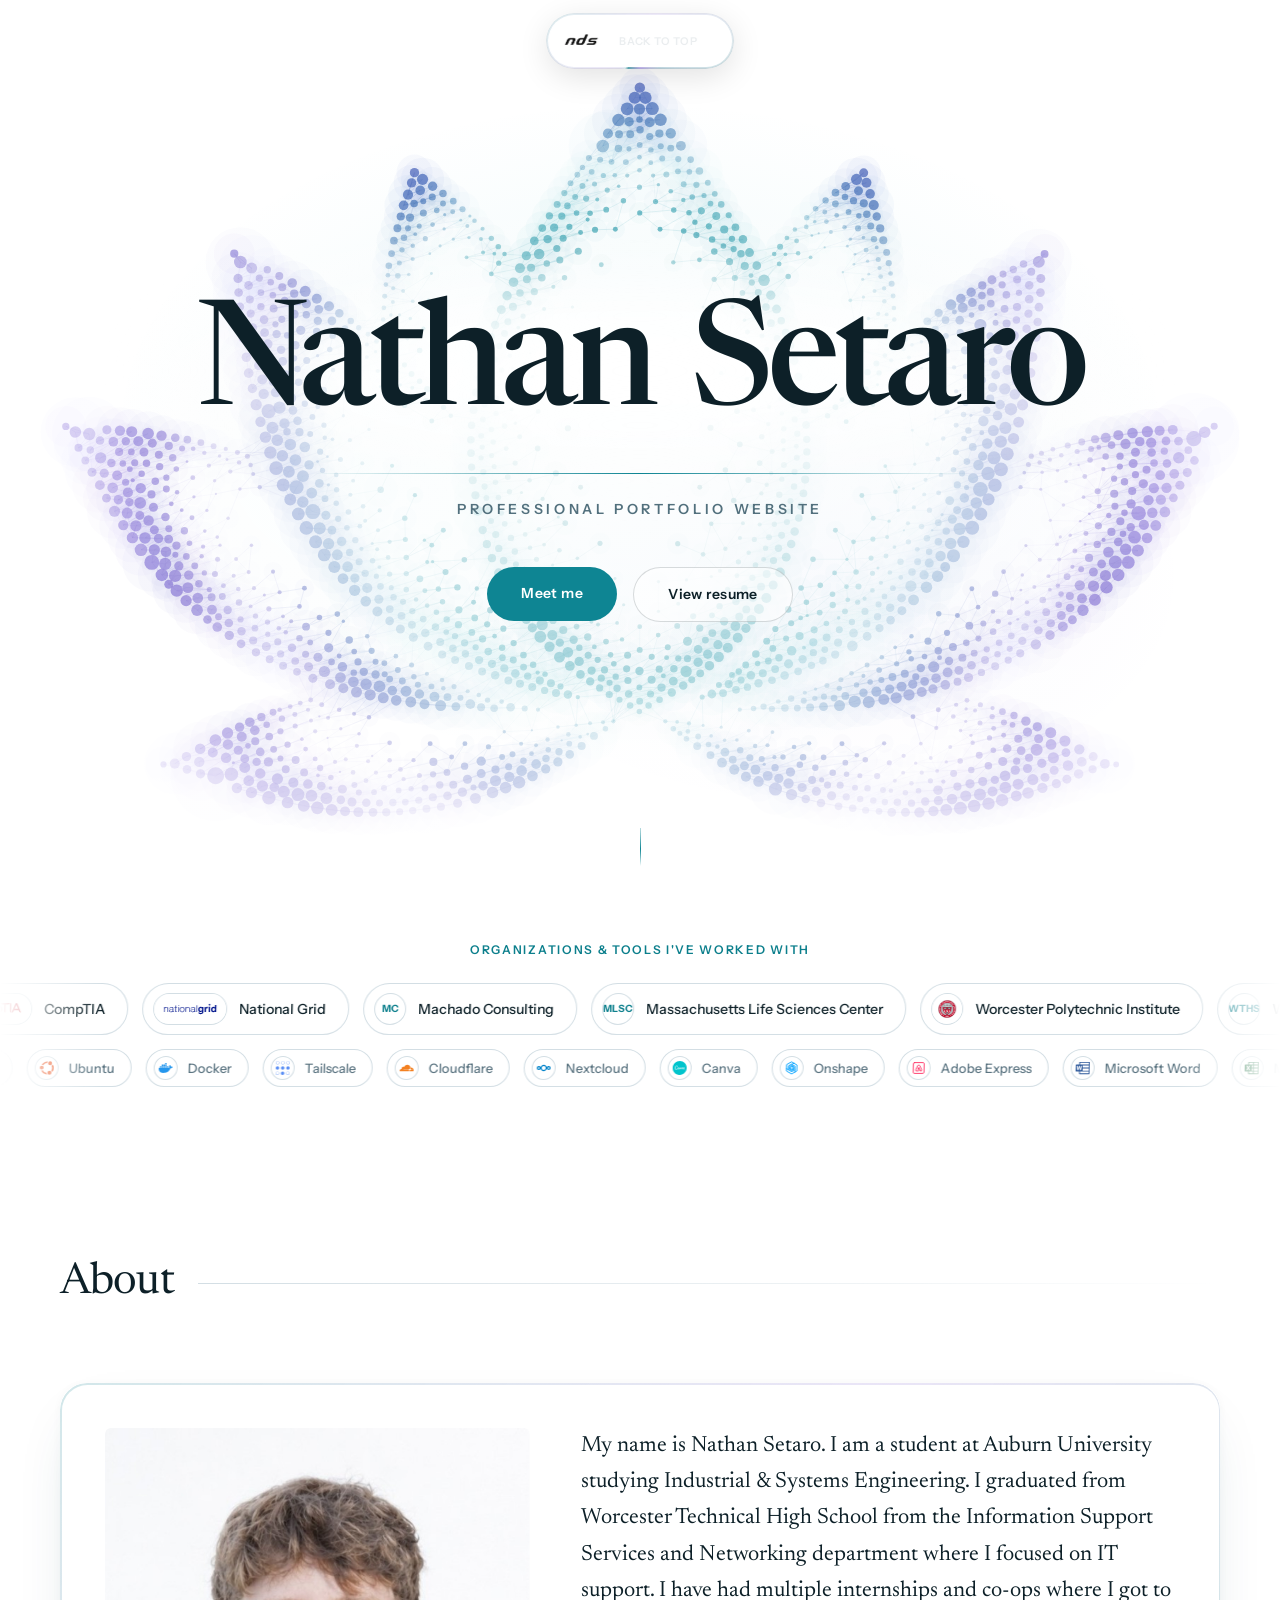
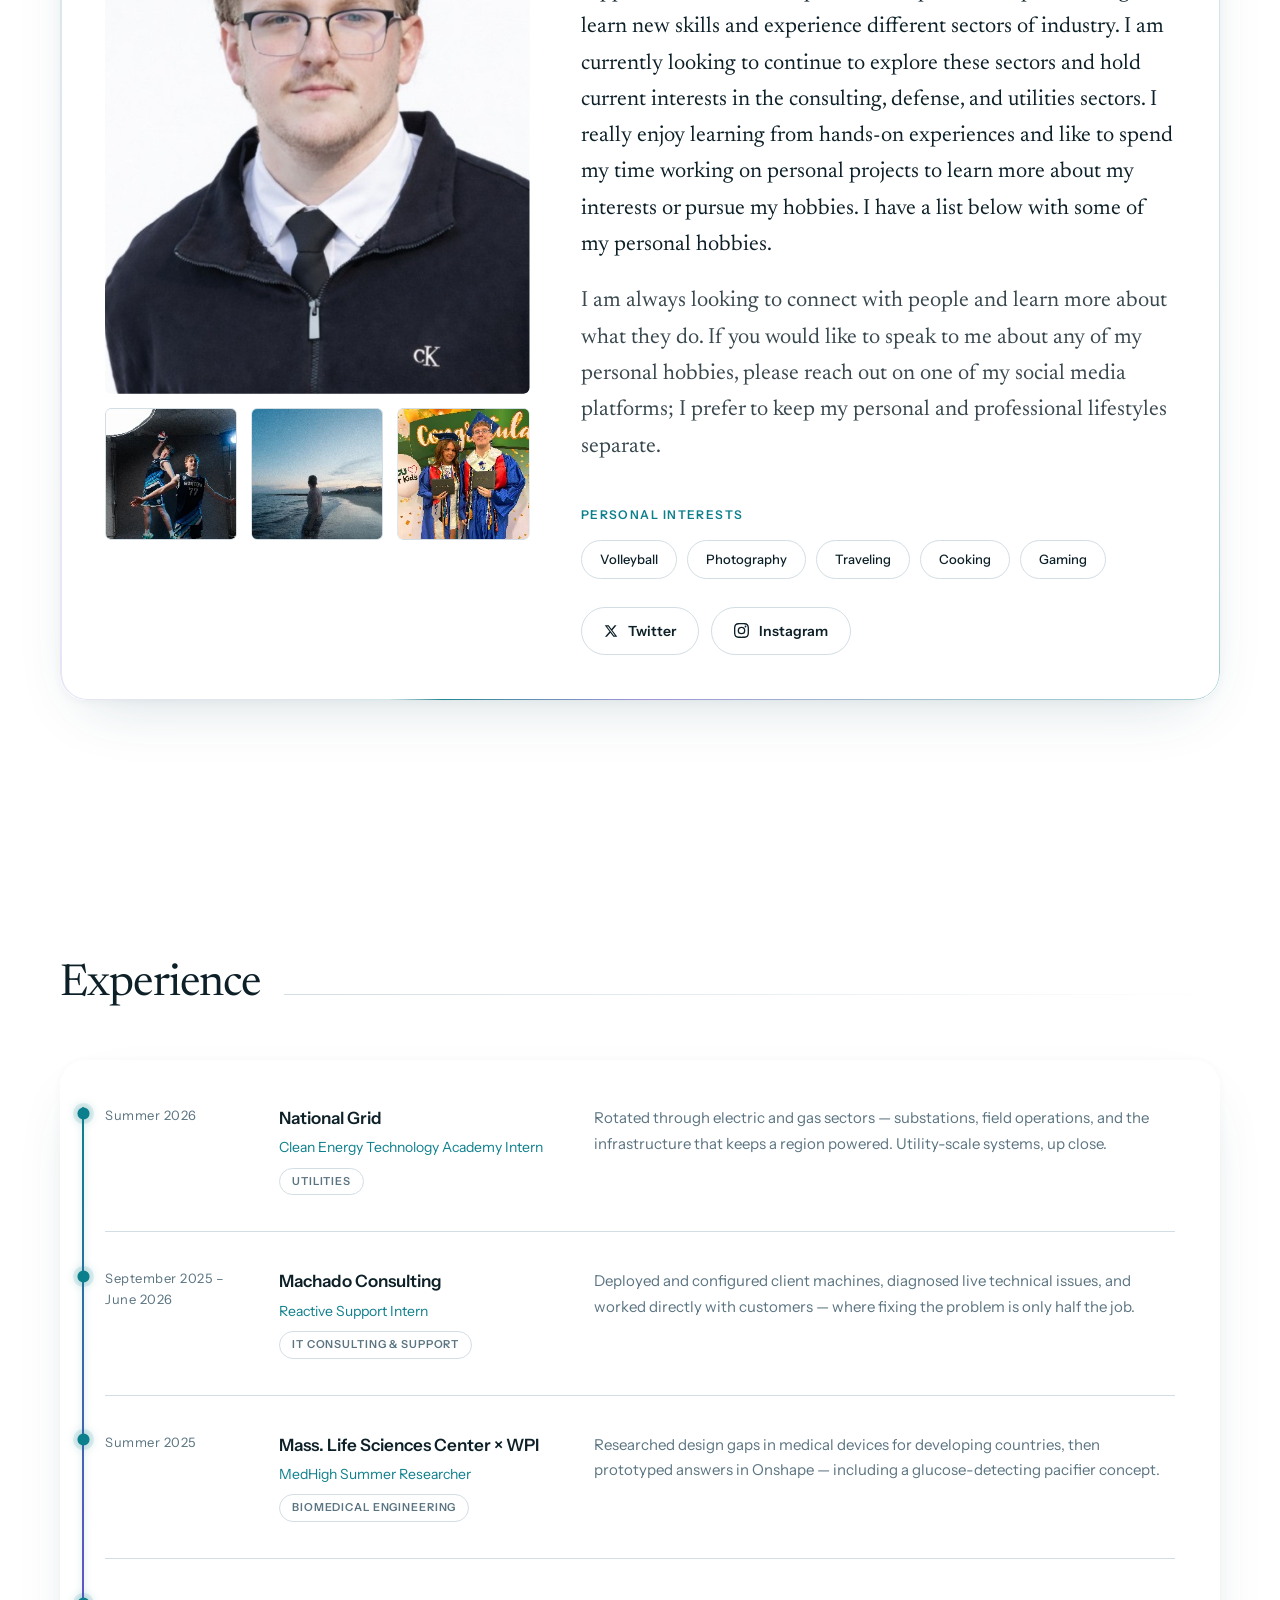
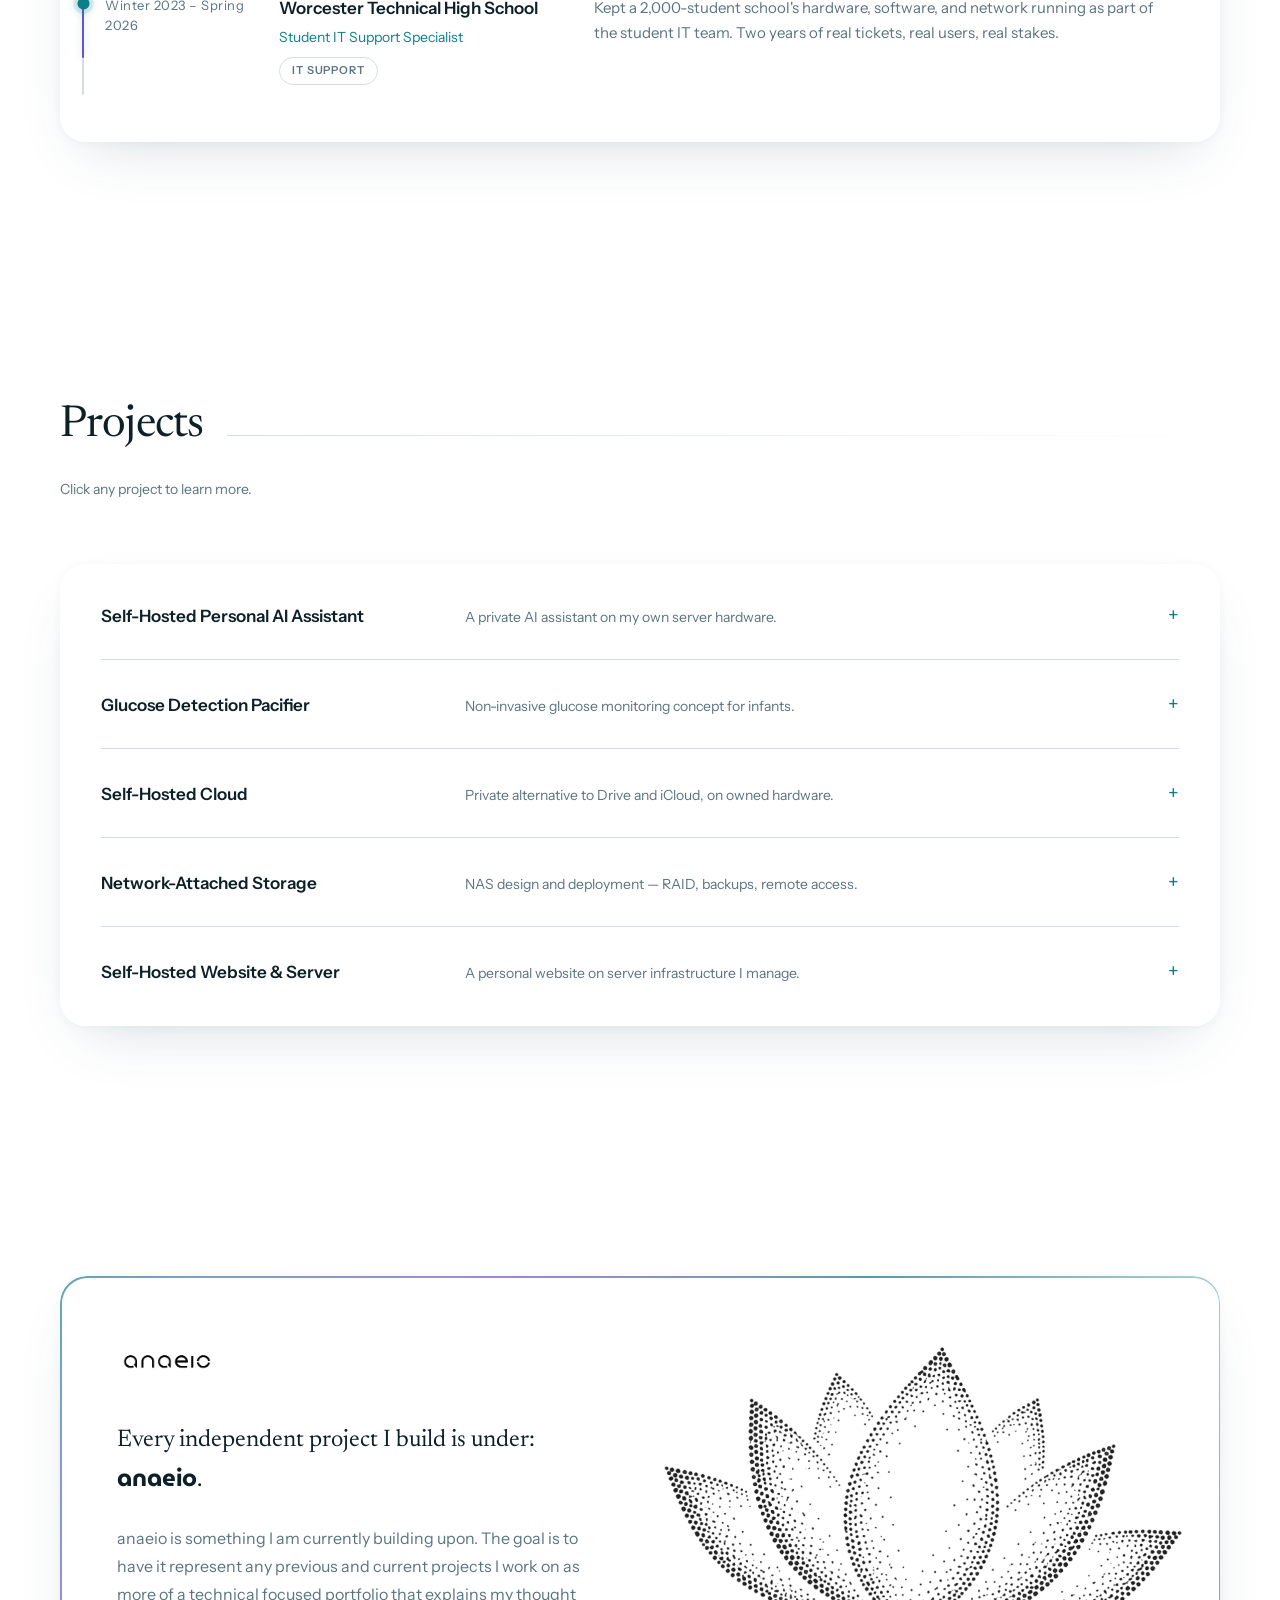
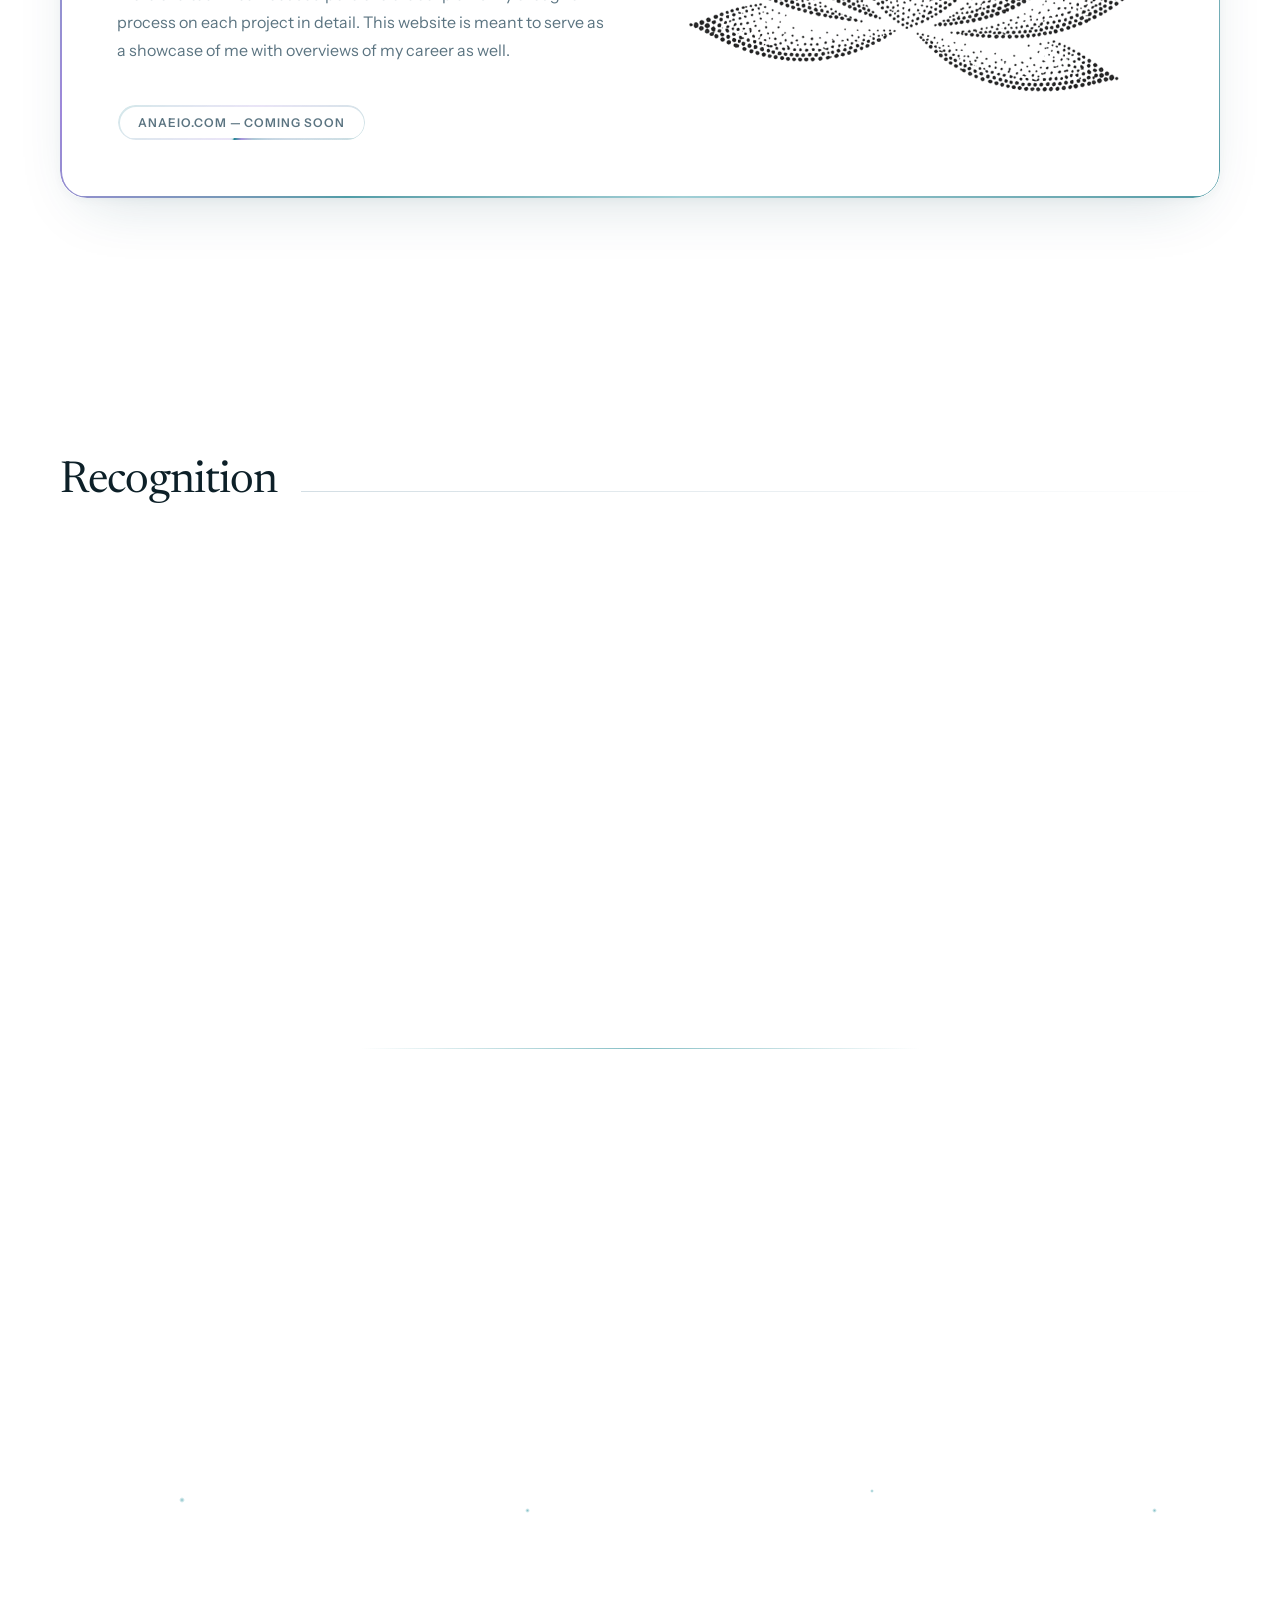
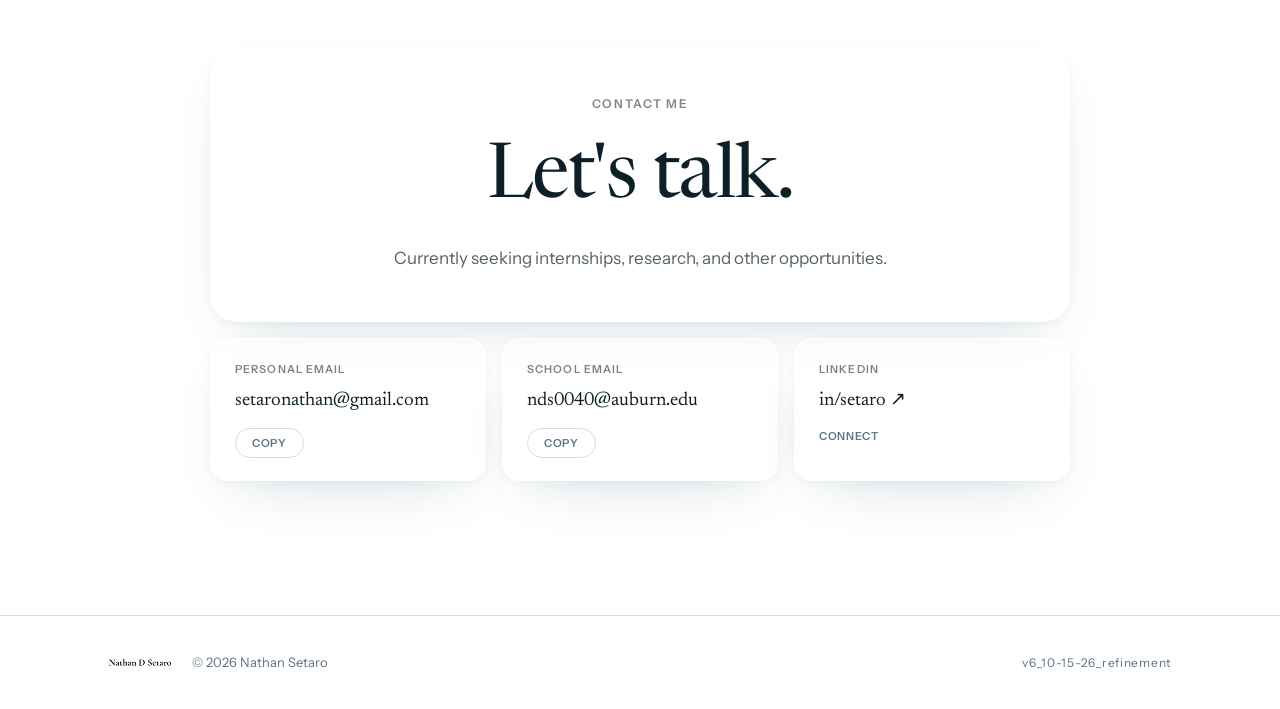
==== commit ed4a4f29: "Uniform white logo badges, WPI logo, smoother scrolling, photo fix - Organisations: every badge is t" ====
--- a/index.html
+++ b/index.html
@@ -120,9 +120,7 @@
   [data-mark].filled { background: #ffffff; transition: background-color 0.4s ease; }
   [data-mark].filled .chip-mark { object-fit: contain; padding: 6px; }
   [data-wide] [data-mark].filled .chip-mark { padding: 3px 9px; }
-  [data-mark="logo-anaeio"].filled { background: transparent; }
-  [data-mark="logo-anaeio"].filled .chip-mark { object-fit: cover; padding: 0; }
-  html.dark [data-mark].filled:not([data-mark="logo-anaeio"]) { background: #eef5f6; }
+  html.dark .org-badge { border-color: transparent !important; }
   html.dark .tool-mark { background: color-mix(in srgb, var(--c) 58%, #ffffff) !important; }
 
   @media (max-width: 900px) {
@@ -621,8 +619,8 @@
   var DISC = 'position: relative; width: 32px; height: 32px; flex-shrink: 0; border-radius: 50%; overflow: hidden; display: flex; align-items: center; justify-content: center; border: 1px solid var(--line);';
   function companyChip(c) {
     var wide = c.slot === 'logo-nationalgrid' || c.slot === 'logo-comptia';   /* wordmark logos need a wider badge */
-    return '<span style="' + CHIP + '"><span style="' + DISC + ' background: ' + c.disc + ';' + (wide ? ' width: 74px; border-radius: 100px;' : '') + '"' + (wide ? ' data-wide="1"' : '') + '>' +
-      '<span style="position: absolute; inset: 0; display: flex; align-items: center; justify-content: center; font-size: 10px; font-weight: 700; color: var(--accent);">' + c.initials + '</span>' +
+    return '<span style="' + CHIP + '"><span class="org-badge" style="' + DISC + ' background: #ffffff;' + (wide ? ' width: 74px; border-radius: 100px;' : '') + '"' + (wide ? ' data-wide="1"' : '') + '>' +
+      '<span style="position: absolute; inset: 0; display: flex; align-items: center; justify-content: center; font-size: 10px; font-weight: 700; color: #0c7f8c;">' + c.initials + '</span>' +
       '<span data-mark="' + c.slot + '" style="position: absolute; inset: 0;"></span>' +
       '</span>' + c.name + '</span>';
   }
--- a/fluid.css
+++ b/fluid.css
@@ -39,10 +39,9 @@
 /* ---------- reveals: longer, softer, staggered by fluid.js ---------- */
 [data-reveal] {
   transform: translateY(34px) scale(0.985);
-  filter: blur(6px);
-  transition: opacity 1.1s var(--ease-out) var(--rd, 0ms), transform 1.2s var(--ease-out) var(--rd, 0ms), filter 0.9s var(--ease-out) var(--rd, 0ms) !important;
+  transition: opacity 1.1s var(--ease-out) var(--rd, 0ms), transform 1.2s var(--ease-out) var(--rd, 0ms) !important;
 }
-[data-reveal].in { transform: none; filter: none; }
+[data-reveal].in { transform: none; }
 
 /* ---------- controls: springy hover and press ---------- */
 .hv-cta, .hv-ghost, .hv-social, .hv-copy, .hv-card, .hv-brd, .hv-white, [data-navcta], [data-navlink] {
@@ -95,3 +94,8 @@
   .hv-cta:hover, .hv-ghost:hover, .hv-social:hover, .hv-card:hover, .proj-row:hover,
   #row-companies > div > span:hover, #row-tools > div > span:hover, .slot:hover img, .zoomable:hover { transform: none !important; }
 }
+
+/* ---------- performance: glass cards sit on a flat background, so their backdrop blur
+   costs a lot while scrolling and changes nothing you can see. The nav pill, theme button
+   and hero buttons keep theirs, since content moves behind them. ---------- */
+[style*="backdrop-filter: var(--glass-blur)"] { backdrop-filter: none !important; -webkit-backdrop-filter: none !important; }
--- a/motion.css
+++ b/motion.css
@@ -1,5 +1,5 @@
 /* motion.css — the expressive layer (driven by motion.js).
-   Cursor, magnetic buttons, card spotlights and tilt, split-letter headings,
+   Magnetic buttons, card spotlights and tilt, split-letter headings,
    scroll progress, experience timeline, image wipes and cascades.
    motion.js does nothing under prefers-reduced-motion, so none of this activates. */
 
@@ -11,31 +11,6 @@
   box-shadow: 0 0 8px color-mix(in srgb, var(--accent) 35%, transparent);
   border-radius: 0 2px 2px 0;
 }
-
-/* ---------- cursor halo (mouse and trackpad only): the normal cursor stays; a thin
-   ring and soft glow trail it and open up over anything clickable ---------- */
-.cursor-ring { position: fixed; left: 0; top: 0; z-index: 9000; pointer-events: none; opacity: 0; will-change: translate; }
-.cursor-ring::before, .cursor-ring::after { content: ""; position: absolute; border-radius: 50%; left: 50%; top: 50%; }
-.cursor-ring::before {           /* the ring */
-  width: 30px; height: 30px; margin: -15px 0 0 -15px;
-  border: 1px solid color-mix(in srgb, var(--accent) 38%, transparent);
-  box-shadow: 0 0 14px color-mix(in srgb, var(--accent) 14%, transparent);
-  transition: scale 0.6s cubic-bezier(0.22, 1, 0.36, 1), border-color 0.45s ease, background-color 0.45s ease, transform 0.25s cubic-bezier(0.22, 1, 0.36, 1);
-}
-.cursor-ring::after {            /* the soft glow around it */
-  width: 120px; height: 120px; margin: -60px 0 0 -60px;
-  background: radial-gradient(closest-side, color-mix(in srgb, var(--accent) 9%, transparent), transparent);
-  transition: scale 0.7s cubic-bezier(0.22, 1, 0.36, 1), opacity 0.5s ease;
-  opacity: 0.8;
-}
-html.cursor-on .cursor-ring { opacity: 1; transition: opacity 0.4s ease; }
-.cursor-ring.is-hover::before {
-  scale: 1.65;
-  border-color: color-mix(in srgb, var(--accent) 60%, transparent);
-  background-color: color-mix(in srgb, var(--accent) 4%, transparent);
-}
-.cursor-ring.is-hover::after { scale: 1.25; opacity: 1; }
-.cursor-ring.is-down::before { transform: scale(0.82); }
 
 /* ---------- magnetic controls: motion.js sets `translate`, which stacks with existing transforms ---------- */
 .magnetic { transition: transform 0.55s var(--spring), translate 0.5s var(--ease-out), opacity 0.3s ease, background-color 0.3s ease, color 0.25s ease, border-color 0.3s ease, box-shadow 0.4s ease !important; }
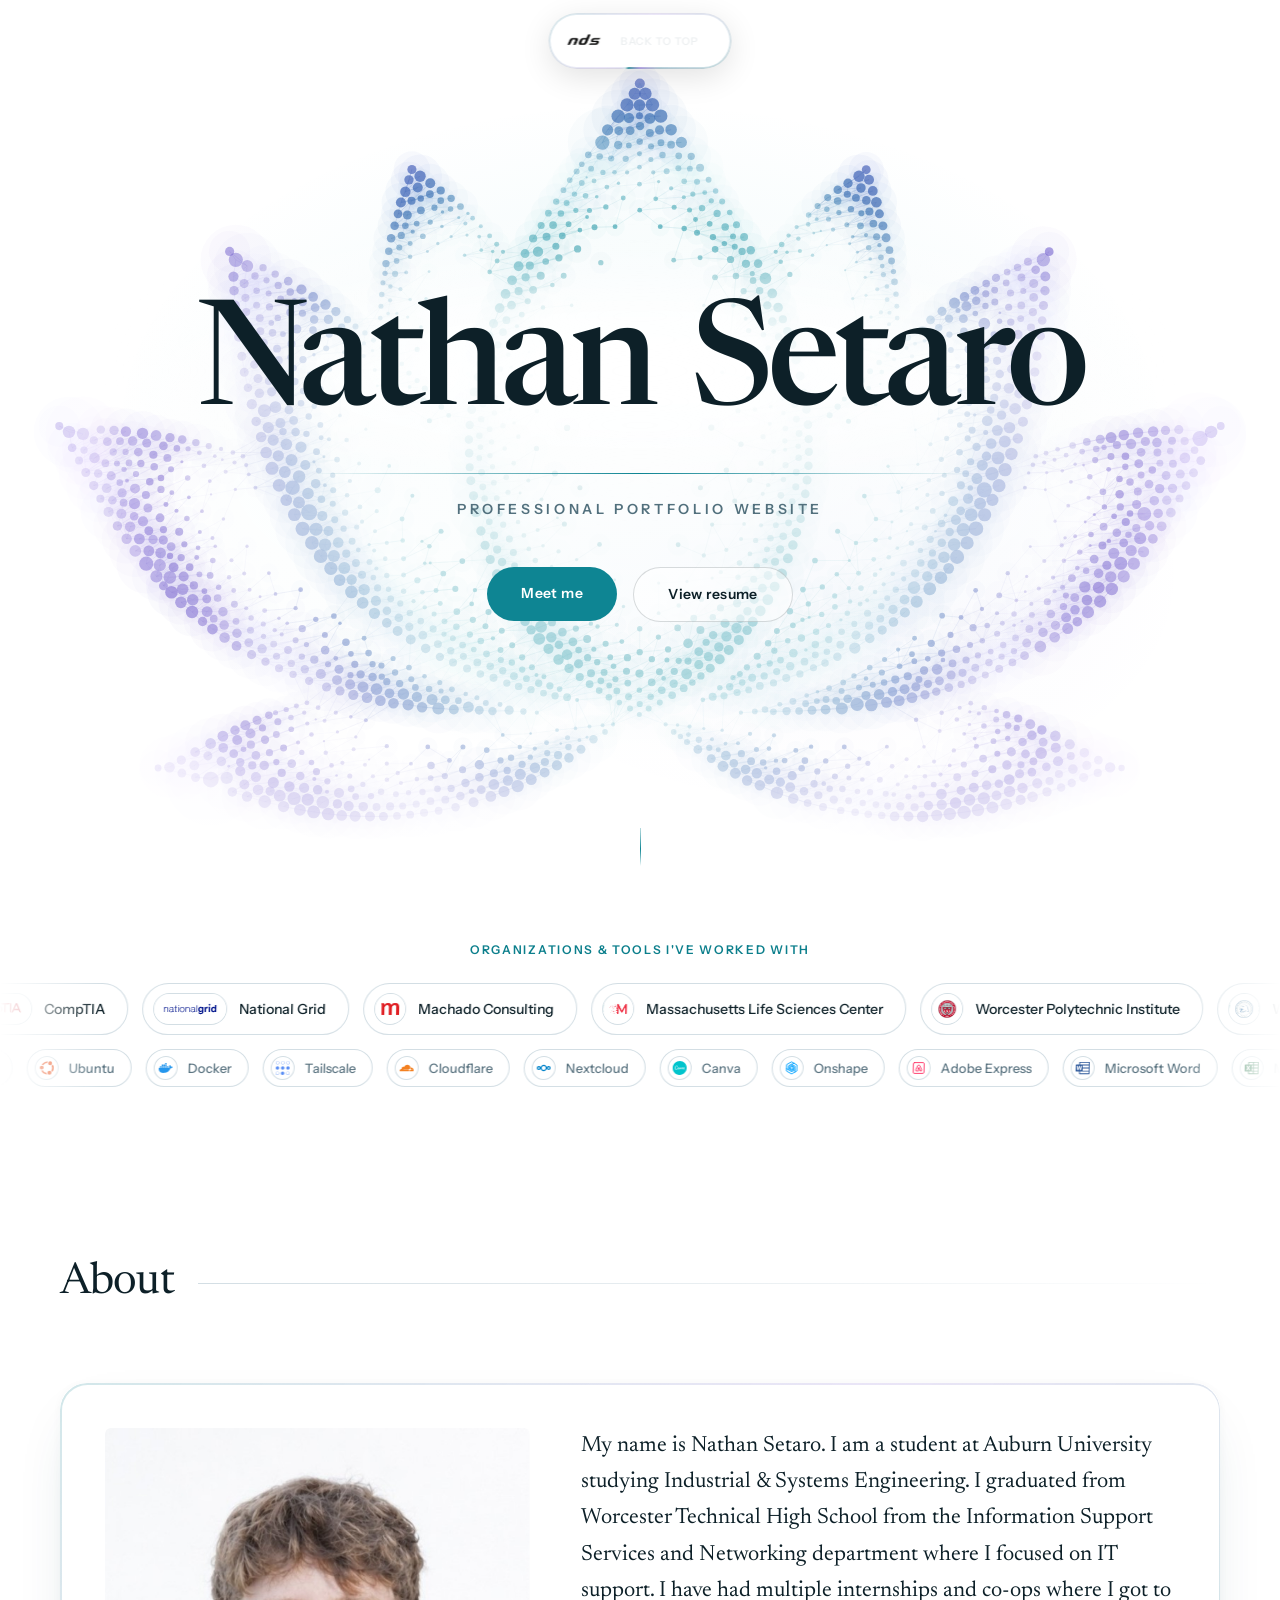
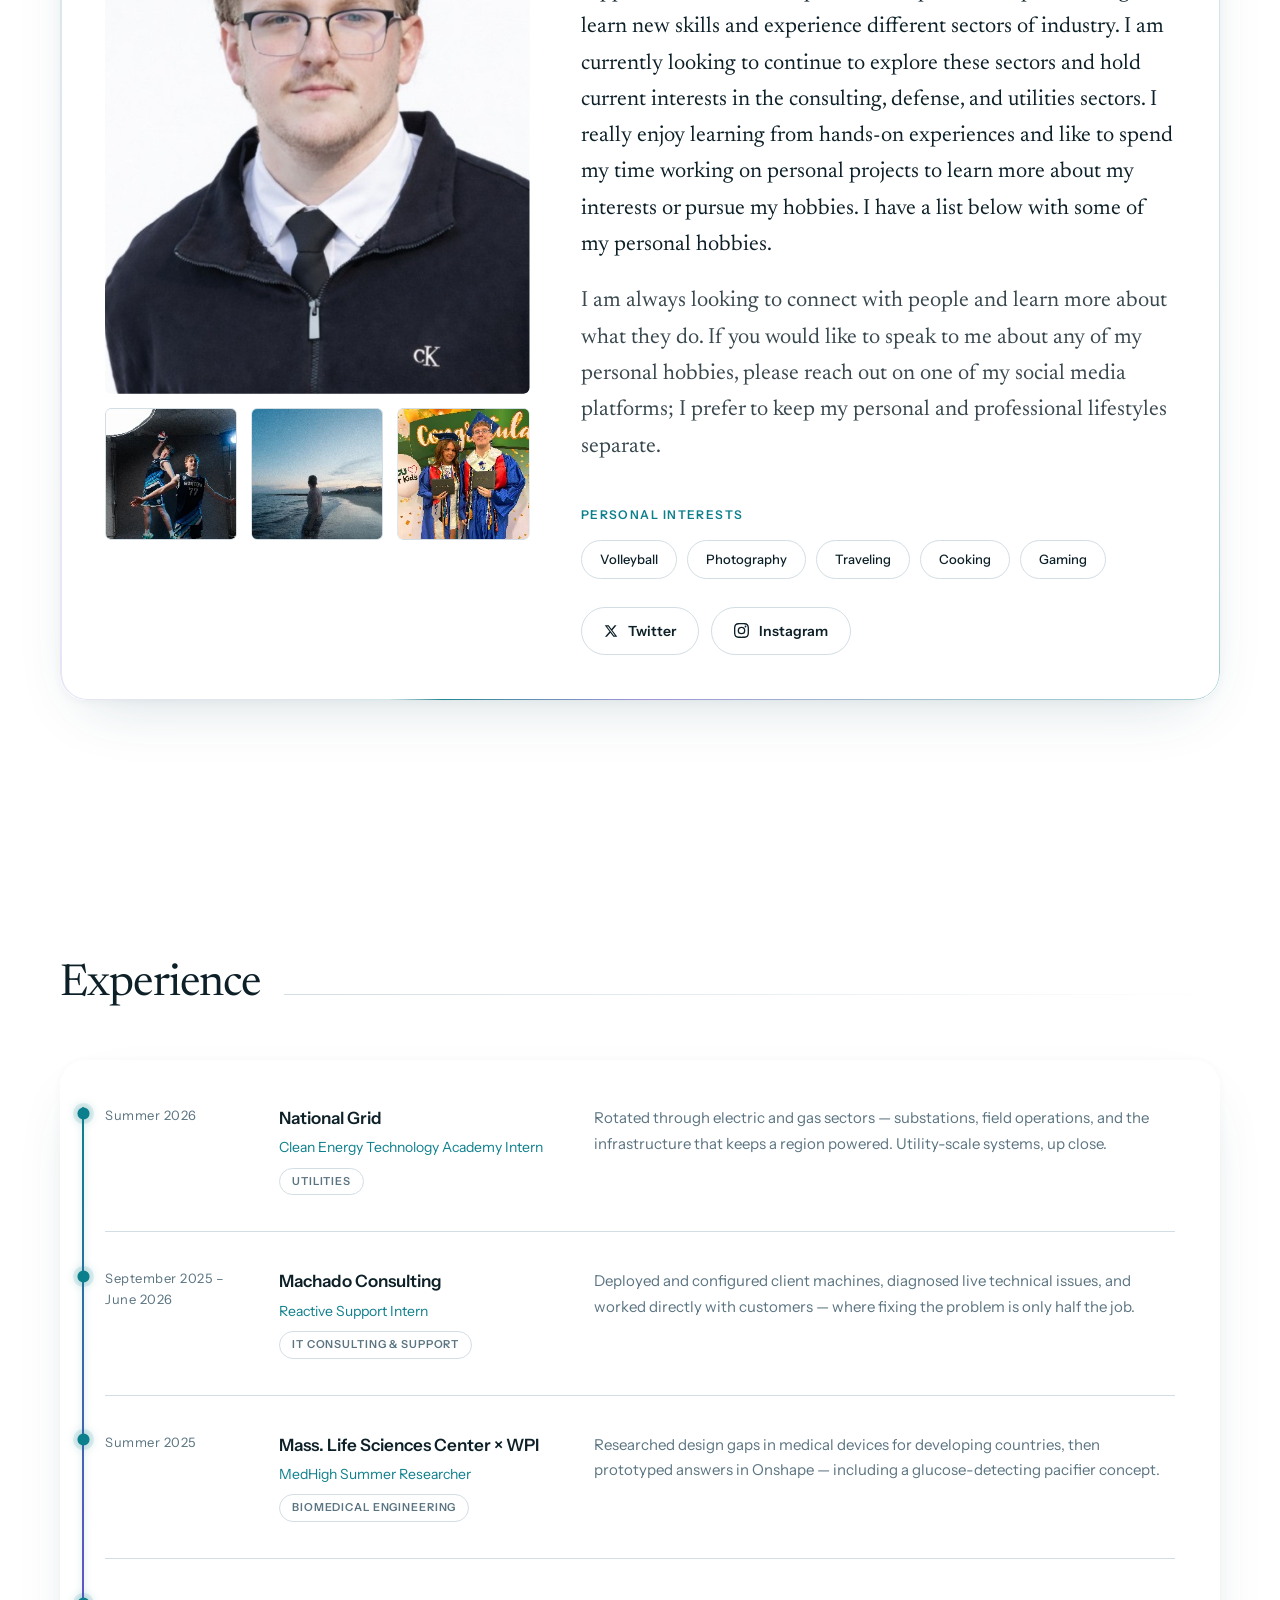
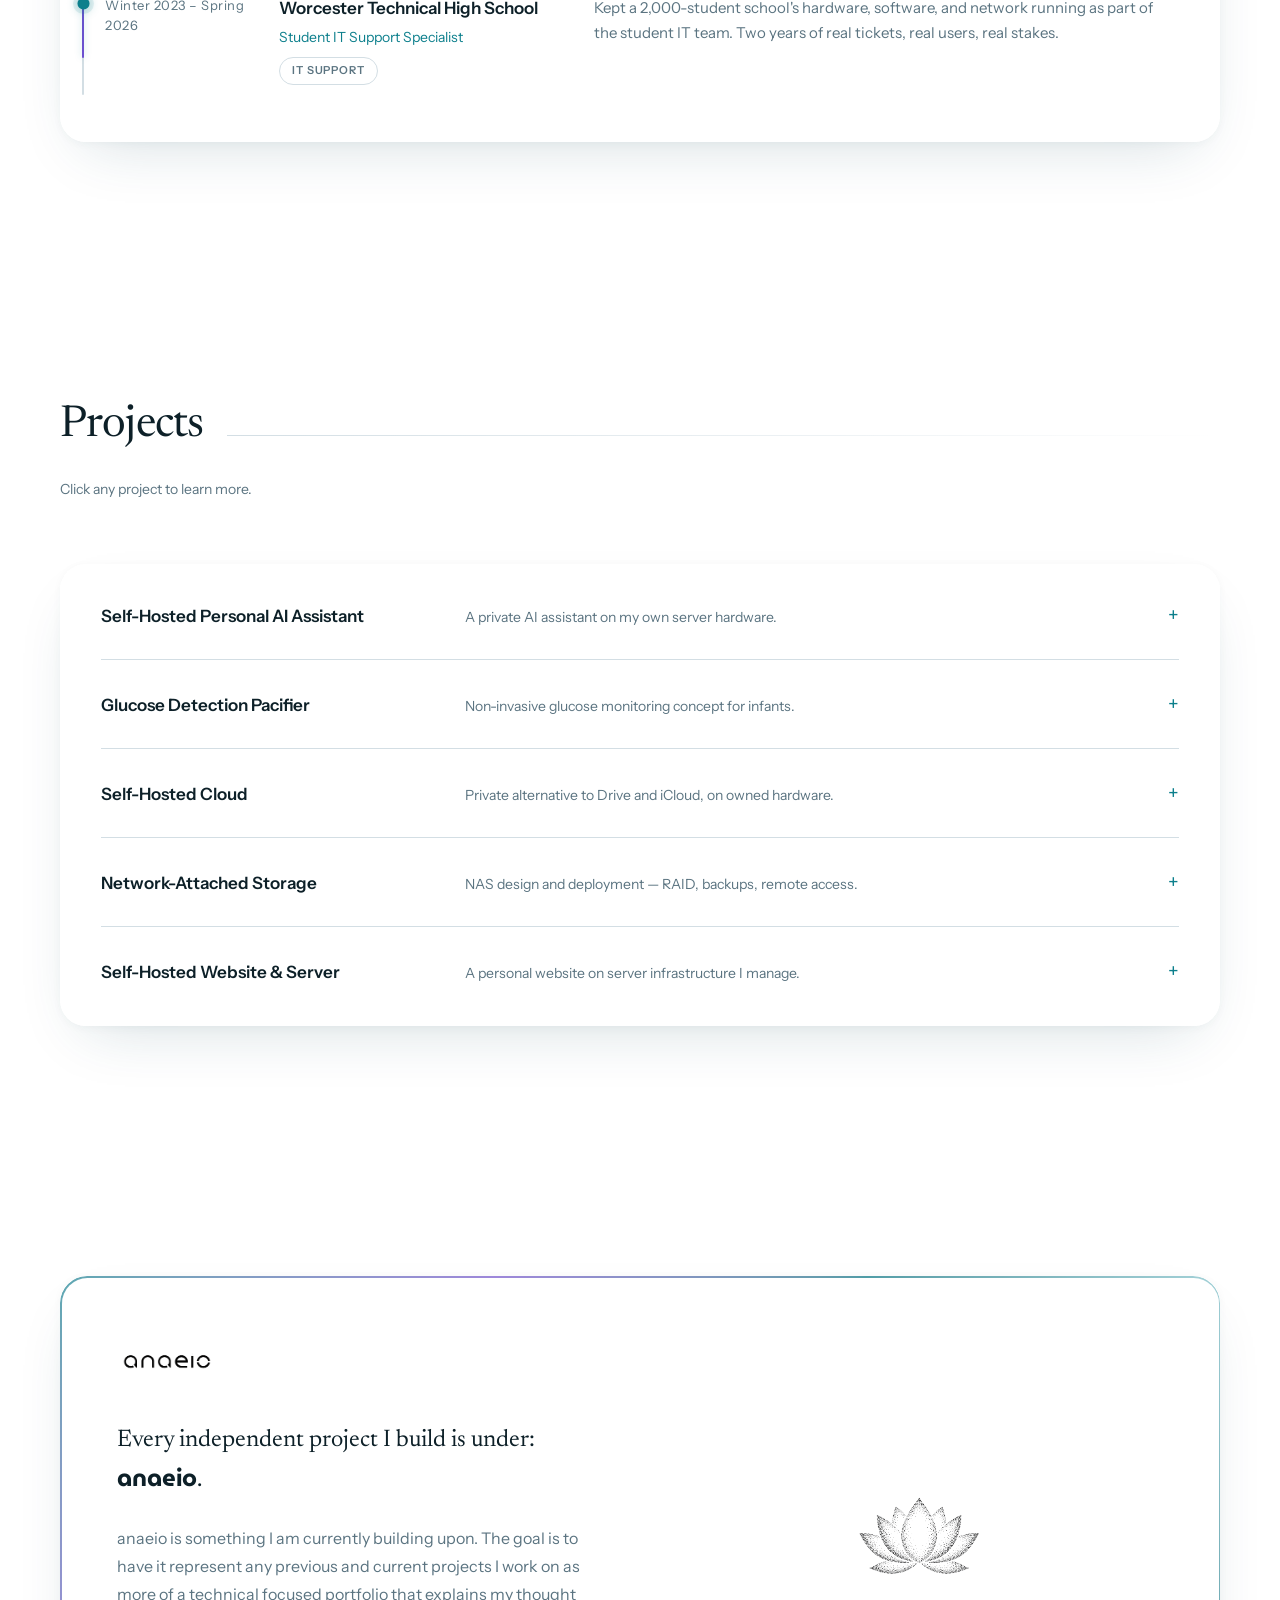
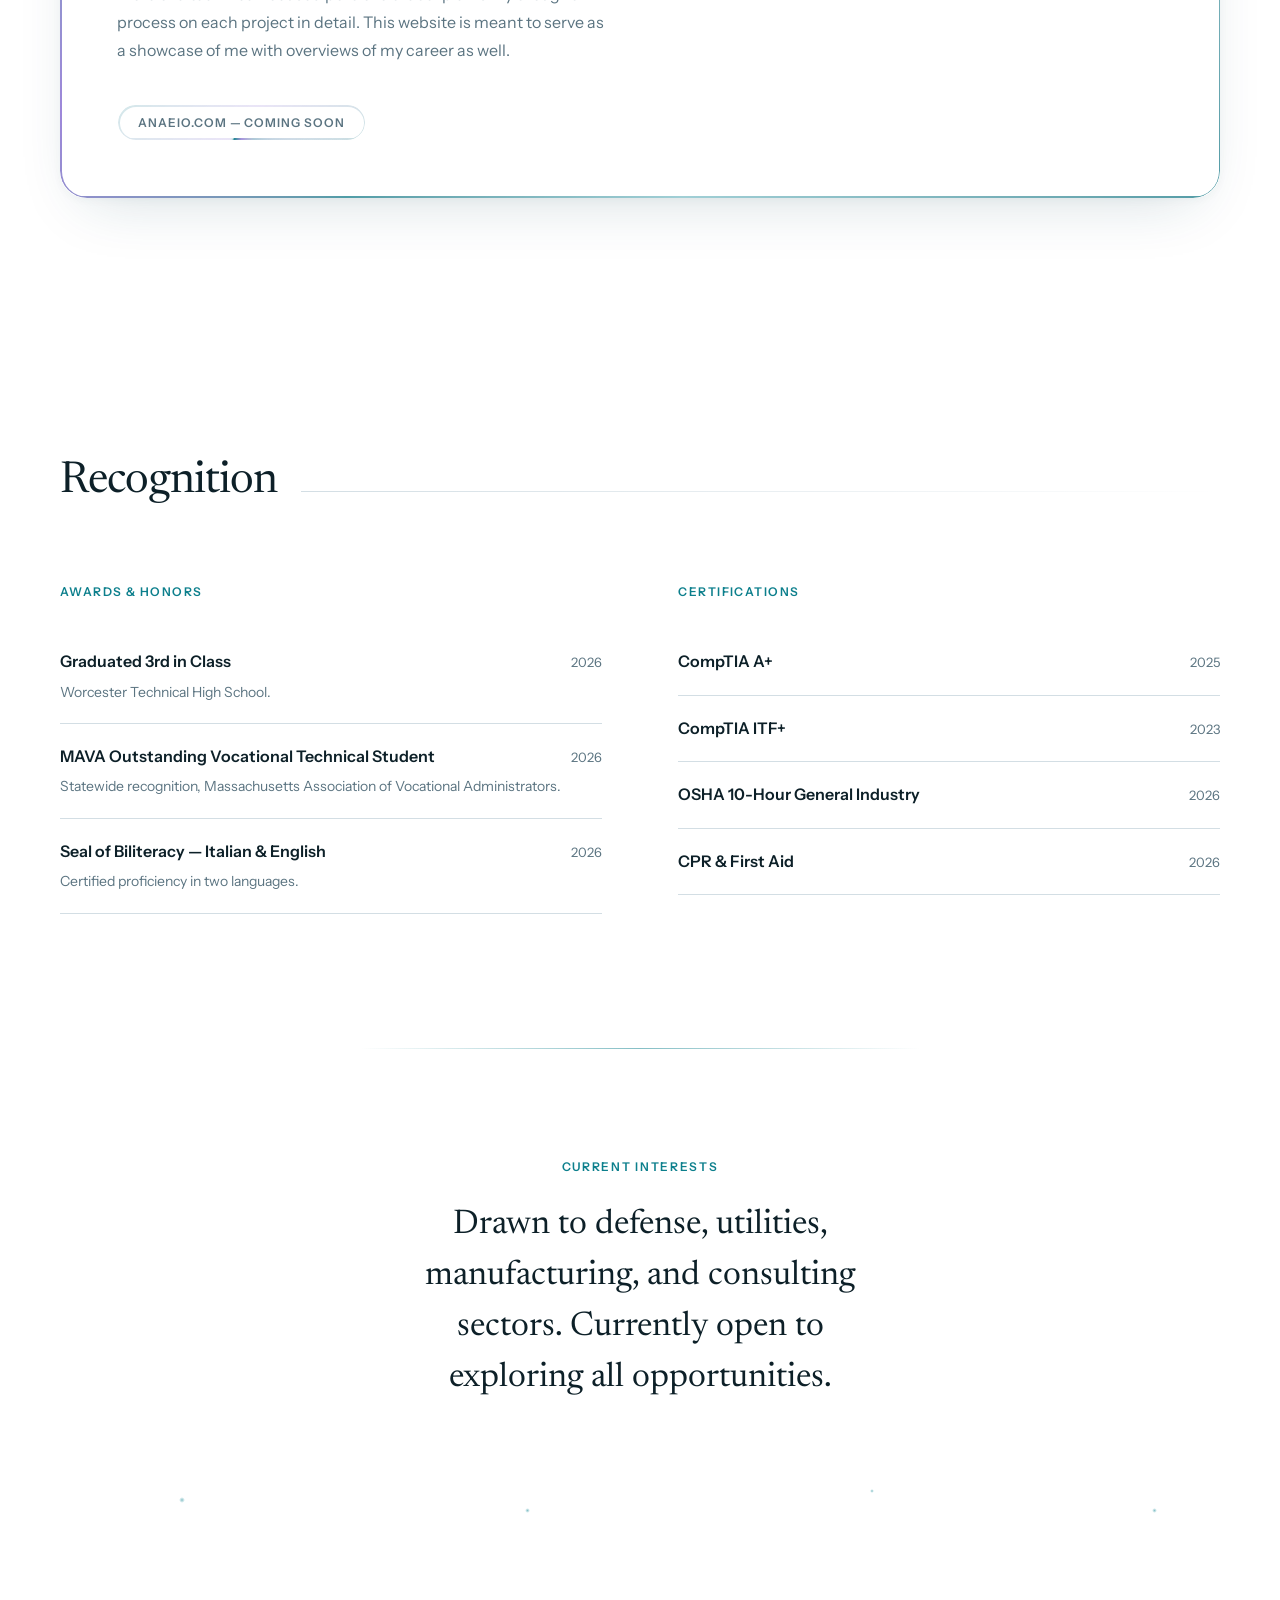
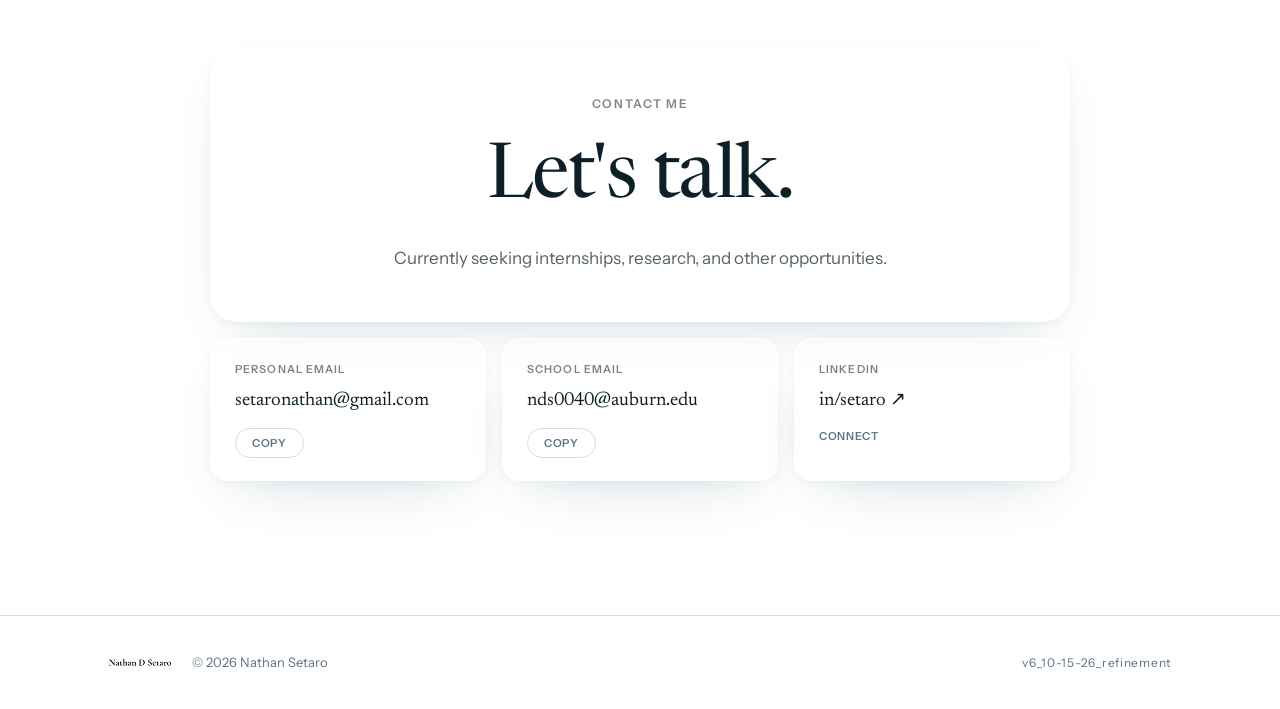
==== commit d6fe1696: "Coastal look (modern Frutiger Aero) with side-by-side compare page; anaeio logo grows instead of sha" ====
--- a/index.html
+++ b/index.html
@@ -145,6 +145,20 @@
 </style>
 <link rel="stylesheet" href="fluid.css">
 <link rel="stylesheet" href="motion.css">
+<script>
+  /* look switch: ?look=aero turns on the coastal look for this session, ?look=classic turns it off */
+  /* a frame named "look-aero" / "look-classic" (the side-by-side compare page) is pinned to that look */
+  (function () {
+    try {
+      var q = new URLSearchParams(location.search).get('look');
+      var pinned = /^look-(aero|classic)$/.exec(window.name || '');
+      if (!pinned && (q === 'aero' || q === 'classic')) sessionStorage.setItem('nds-look', q);
+      var look = pinned ? pinned[1] : (q || sessionStorage.getItem('nds-look'));
+      if (look === 'aero') document.documentElement.classList.add('look-aero');
+    } catch (e) {}
+  })();
+</script>
+<link rel="stylesheet" href="aero.css">
 <script src="lotus-mark-dots.js"></script>
   <script>try{if(sessionStorage.getItem("nds-theme")==="dark")document.documentElement.classList.add("dark");}catch(e){}</script>
 </head>
@@ -454,6 +468,7 @@
 <script src="vendor/lenis.min.js"></script>
 <script src="fluid.js"></script>
 <script src="motion.js" defer></script>
+<script src="aero.js" defer></script>
 <script>
 (function () {
   var root = document.documentElement;
--- a/aero.css
+++ b/aero.css
@@ -0,0 +1,213 @@
+/* aero.css — the "coastal" look: a modern take on Frutiger Aero, set on a lagoon.
+   Light: a soft morning sky over a still lagoon; the hero lotus floats where sky meets water,
+   the page drifts from lagoon aqua down to pale sand at the footer.
+   Dark: the same lagoon at night — moonlight, bioluminescent teal, smoky glass.
+   Water is only a hint: a slow caustic shimmer under the lotus, a faint caustic texture in
+   the lagoon, a few glossy bubbles. Panels are translucent frosted glass with a bright top edge.
+
+   Every rule is scoped to html.look-aero, so the classic look is untouched unless the look
+   is switched on (any page with ?look=aero; ?look=classic switches back). */
+
+/* ---------- palette ---------- */
+html.look-aero {
+  --bg: #eef8fa; --surface: rgba(255,255,255,0.72); --ink: #0a2430; --muted: #43616c;
+  --line: rgba(14,96,112,0.16); --accent-soft: rgba(12,127,140,0.08);
+  --glass: linear-gradient(180deg, rgba(255,255,255,0.64) 0%, rgba(255,255,255,0.40) 100%);
+  --glass-brd: rgba(255,255,255,0.92);
+  --glass-shadow: inset 0 1px 0 rgba(255,255,255,0.95), 0 30px 64px -32px rgba(14,96,112,0.34), 0 2px 10px rgba(14,96,112,0.05);
+  --hero-veil: 236,247,251;
+  --hero-glow-a: rgba(120,214,226,0.16); --hero-glow-b: rgba(124,92,224,0.06);
+  --hero-ghost-bg: rgba(255,255,255,0.6); --hero-ghost-brd: rgba(255,255,255,0.95);
+  --hero-sub: #3f6270;
+
+  /* scenery */
+  --sky-top: #cfe8f4; --sky-mid: #e3f2f8; --sky-low: #f4fafb;
+  --water-top: #dcf2f1; --water-mid: #c2e7e7; --water-low: #c8eae9;
+  --lagoon: #d4efee; --shallows: #e6f5f2; --sand-pale: #f2f5ee; --sand: #f3eee2;
+  --sun: rgba(255,240,212,0.85); --sun-core: rgba(255,251,240,1); --horizon: rgba(255,255,255,0.95);
+  --caustic: rgba(255,255,255,0.78); --caustic-page: rgba(255,255,255,0.9);
+  --bubble-rim: rgba(255,255,255,0.85); --bubble-tint: rgba(150,220,235,0.18); --bubble-glow: rgba(255,255,255,0);
+
+  background: linear-gradient(180deg,
+      var(--water-low) 0, var(--water-low) 100vh,
+      var(--lagoon) calc(100vh + 600px), var(--shallows) 42%,
+      var(--sand-pale) 74%, var(--sand) 100%);
+  min-height: 100%;
+}
+html.look-aero.dark {
+  --bg: #041a22; --surface: rgba(255,255,255,0.05); --ink: #e9f5f7; --muted: #a2c1c8;
+  --line: rgba(160,230,240,0.14); --accent-soft: rgba(79,208,222,0.12);
+  --glass: linear-gradient(180deg, rgba(22,70,84,0.56) 0%, rgba(8,36,46,0.40) 100%);
+  --glass-brd: rgba(140,230,240,0.16);
+  --glass-shadow: inset 0 1px 0 rgba(255,255,255,0.09), 0 34px 70px -32px rgba(0,0,0,0.7), 0 0 44px -22px rgba(79,208,222,0.28);
+  --hero-veil: 4,22,30;
+  --hero-glow-a: rgba(18,140,160,0.30); --hero-glow-b: rgba(124,92,224,0.20);
+  --hero-ghost-bg: rgba(255,255,255,0.06); --hero-ghost-brd: rgba(160,235,245,0.24);
+  --hero-sub: #a6c6cd;
+
+  --sky-top: #020c12; --sky-mid: #04141c; --sky-low: #072430;
+  --water-top: #06222c; --water-mid: #041a22; --water-low: #041a22;
+  --lagoon: #052631; --shallows: #04202a; --sand-pale: #041923; --sand: #03121a;
+  --sun: rgba(170,230,250,0.10); --sun-core: rgba(220,248,255,0.28); --horizon: rgba(120,230,240,0.55);
+  --caustic: rgba(79,208,222,0.4); --caustic-page: rgba(79,208,222,0.6);
+  --bubble-rim: rgba(140,240,250,0.65); --bubble-tint: rgba(79,208,222,0.10); --bubble-glow: rgba(79,208,222,0.35);
+
+  background:
+    radial-gradient(45% 14% at 8% 34%, rgba(79,208,222,0.09), transparent 70%),
+    radial-gradient(40% 12% at 94% 58%, rgba(124,92,224,0.10), transparent 70%),
+    linear-gradient(180deg,
+      var(--water-low) 0, var(--water-low) 100vh,
+      var(--lagoon) calc(100vh + 600px), var(--shallows) 42%,
+      var(--sand-pale) 74%, var(--sand) 100%);
+}
+
+/* the page itself is see-through so the scenery shows */
+html.look-aero body { background: transparent !important; position: relative; }
+html.look-aero section,
+html.look-aero footer { background: transparent !important; }
+
+/* ---------- hero: sky meets lagoon; the lotus floats on the horizon ---------- */
+html.look-aero header#top {
+  background:
+    radial-gradient(circle clamp(48px, 7vw, 110px) at 84% 13%, var(--sun-core), transparent 70%),
+    radial-gradient(circle clamp(180px, 28vw, 460px) at 84% 13%, var(--sun), transparent 72%),
+    radial-gradient(62% 6% at 50% 68.2%, var(--horizon), transparent 72%),
+    linear-gradient(180deg, var(--sky-top) 0%, var(--sky-mid) 36%, var(--sky-low) 66.8%,
+                    var(--water-top) 68.4%, var(--water-mid) 84%, var(--water-low) 100%) !important;
+}
+/* the classic fade-to-white at the bottom of the hero is not needed: the water runs straight into the page */
+html.look-aero header#top > div[style*="height: 34vh"] { display: none !important; }
+
+/* horizon: a thin glint where sky meets water, above the glow behind the name */
+html.look-aero .aero-horizon {
+  position: absolute; left: 0; right: 0; top: 68.4%; height: 2px; margin-top: -1px; z-index: 1; pointer-events: none;
+  background: linear-gradient(90deg, transparent, var(--glint) 22%, var(--glint-hot) 50%, var(--glint) 78%, transparent);
+  box-shadow: 0 0 18px 2px var(--glint-glow);
+}
+html.look-aero { --glint: rgba(255,255,255,0.7); --glint-hot: rgba(255,255,255,1); --glint-glow: rgba(255,255,255,0.55); }
+html.look-aero.dark { --glint: rgba(79,208,222,0.22); --glint-hot: rgba(140,235,245,0.55); --glint-glow: rgba(79,208,222,0.22); }
+
+/* water: a foreshortened caustic shimmer below the horizon (built by aero.js) */
+html.look-aero .aero-water {
+  position: absolute; left: 0; right: 0; top: 68.4%; bottom: 0; overflow: hidden; pointer-events: none; z-index: 0;
+  perspective: 520px; perspective-origin: 50% -40%;
+  -webkit-mask-image: linear-gradient(180deg, rgba(0,0,0,0.15), #000 28%, #000 70%, transparent), linear-gradient(90deg, transparent, #000 18%, #000 82%, transparent);
+  mask-image: linear-gradient(180deg, rgba(0,0,0,0.15), #000 28%, #000 70%, transparent), linear-gradient(90deg, transparent, #000 18%, #000 82%, transparent);
+  -webkit-mask-composite: source-in; mask-composite: intersect;
+}
+html.look-aero .aero-water-plane {
+  position: absolute; left: -40%; right: -40%; top: -20%; height: 260%;
+  transform: rotateX(62deg); transform-origin: 50% 0;
+}
+html.look-aero .aero-caustic {
+  position: absolute; inset: -384px 0 0 0;
+  background: var(--caustic);
+  -webkit-mask-image: url("assets/aero/caustics.png"); mask-image: url("assets/aero/caustics.png");
+  -webkit-mask-size: 300px 300px; mask-size: 300px 300px;
+  opacity: 0.55; will-change: transform;
+  animation: aero-drift 46s linear infinite;
+}
+html.look-aero .aero-caustic.b {
+  -webkit-mask-size: 430px 430px; mask-size: 430px 430px;
+  opacity: 0.3; animation-duration: 71s; animation-direction: reverse;
+}
+@keyframes aero-drift { to { transform: translate3d(-300px, 384px, 0); } }
+
+/* a soft reflection of light on the water under the lotus */
+html.look-aero .aero-sheen {
+  position: absolute; left: 50%; top: 68.4%; width: min(900px, 80vw); height: 18%; transform: translateX(-50%);
+  background: radial-gradient(50% 50% at 50% 0%, rgba(255,255,255,0.65), transparent 70%);
+  pointer-events: none; z-index: 0;
+}
+html.look-aero.dark .aero-sheen { background: radial-gradient(50% 50% at 50% 0%, rgba(79,208,222,0.22), transparent 70%); }
+
+/* glossy bubbles, sparse, drifting up from the water at the edges */
+html.look-aero .aero-bubbles { position: absolute; inset: 0; pointer-events: none; overflow: hidden; z-index: 1; }
+html.look-aero .aero-bubble {
+  position: absolute; bottom: 8%; border-radius: 50%;
+  background:
+    radial-gradient(circle at 32% 28%, rgba(255,255,255,0.95) 0 9%, rgba(255,255,255,0.35) 16%, transparent 34%),
+    radial-gradient(circle at 70% 76%, rgba(255,255,255,0.5), transparent 30%),
+    radial-gradient(circle, var(--bubble-tint) 55%, transparent 72%);
+  box-shadow: inset 0 0 0 1px var(--bubble-rim), inset 0 -3px 6px rgba(255,255,255,0.25), 0 0 14px var(--bubble-glow);
+  opacity: 0; will-change: transform, opacity;
+  animation: aero-rise var(--dur, 22s) cubic-bezier(0.37, 0, 0.63, 1) var(--delay, 0s) infinite;
+}
+@keyframes aero-rise {
+  0%   { transform: translate3d(0, 0, 0) scale(0.6); opacity: 0; }
+  12%  { opacity: var(--peak, 0.6); }
+  50%  { transform: translate3d(var(--sway, 14px), -32vh, 0) scale(1); }
+  85%  { opacity: var(--peak, 0.6); }
+  100% { transform: translate3d(calc(var(--sway, 14px) * -0.5), -64vh, 0) scale(1.05); opacity: 0; }
+}
+html.look-aero .aero-paused .aero-caustic,
+html.look-aero .aero-paused .aero-bubble { animation-play-state: paused; }
+
+/* the faint caustic light that runs through the lagoon below the hero (static) */
+html.look-aero body::before {
+  content: ""; position: absolute; left: 0; right: 0; top: 100vh; height: 170vh; z-index: -1; pointer-events: none;
+  background: var(--caustic-page); opacity: 0.2;
+  -webkit-mask-image: url("assets/aero/caustics.png"), linear-gradient(180deg, transparent, #000 12%, #000 45%, transparent);
+  mask-image: url("assets/aero/caustics.png"), linear-gradient(180deg, transparent, #000 12%, #000 45%, transparent);
+  -webkit-mask-size: 720px 720px, 100% 100%; mask-size: 720px 720px, 100% 100%;
+  -webkit-mask-repeat: repeat, no-repeat; mask-repeat: repeat, no-repeat;
+  -webkit-mask-composite: source-in; mask-composite: intersect;
+}
+html.look-aero.dark body::before { opacity: 0.1; }
+
+/* ---------- translucent frosted panels ---------- */
+html.look-aero [style*="background: var(--glass)"] {
+  border-color: var(--glass-brd) !important;
+}
+/* section heading rules pick up the water colour */
+html.look-aero section h2 + div[style*="height: 1px"] {
+  background: linear-gradient(90deg, rgba(12,127,140,0.45), rgba(12,127,140,0)) !important;
+}
+html.look-aero.dark section h2 + div[style*="height: 1px"] {
+  background: linear-gradient(90deg, rgba(79,208,222,0.45), rgba(79,208,222,0)) !important;
+}
+
+/* ---------- glossy controls (Aero, thin and modern) ---------- */
+html.look-aero .hv-cta,
+html.look-aero [data-navcta],
+html.look-aero .sheet-wrap ~ p a,
+html.look-aero .hv-white {
+  background-image: linear-gradient(180deg, rgba(255,255,255,0.42) 0%, rgba(255,255,255,0.12) 46%, rgba(255,255,255,0) 54%) !important;
+  box-shadow: inset 0 1px 0 rgba(255,255,255,0.55), inset 0 -1px 0 rgba(0,40,50,0.12), 0 10px 26px -12px rgba(12,127,140,0.6);
+}
+html.look-aero.dark .hv-cta,
+html.look-aero.dark [data-navcta],
+html.look-aero.dark .hv-white {
+  background-image: linear-gradient(180deg, rgba(255,255,255,0.32) 0%, rgba(255,255,255,0.08) 46%, rgba(255,255,255,0) 54%) !important;
+  box-shadow: inset 0 1px 0 rgba(255,255,255,0.45), 0 10px 30px -12px rgba(79,208,222,0.55);
+}
+html.look-aero .sheet-wrap ~ p a { background-image: none !important; box-shadow: none; }
+html.look-aero .hv-ghost {
+  box-shadow: inset 0 1px 0 rgba(255,255,255,0.9), 0 10px 26px -16px rgba(14,96,112,0.35);
+}
+html.look-aero.dark .hv-ghost { box-shadow: inset 0 1px 0 rgba(255,255,255,0.12), 0 10px 26px -16px rgba(0,0,0,0.6); }
+
+/* ticker chips: frosted pills */
+html.look-aero #row-companies > div > span,
+html.look-aero #row-tools > div > span {
+  border-color: rgba(255,255,255,0.9) !important;
+  box-shadow: inset 0 1px 0 rgba(255,255,255,0.9), 0 6px 16px -10px rgba(14,96,112,0.3);
+}
+html.look-aero.dark #row-companies > div > span,
+html.look-aero.dark #row-tools > div > span {
+  border-color: rgba(140,230,240,0.14) !important;
+  box-shadow: inset 0 1px 0 rgba(255,255,255,0.06);
+}
+
+/* footer sits on the sand */
+html.look-aero footer { border-top-color: rgba(14,96,112,0.12) !important; }
+html.look-aero.dark footer { border-top-color: rgba(160,230,240,0.12) !important; }
+
+/* ---------- resume page ---------- */
+html.look-aero .sheet-wrap { border-color: var(--glass-brd) !important; }
+
+/* ---------- reduced motion: the scenery stays, nothing moves ---------- */
+@media (prefers-reduced-motion: reduce) {
+  html.look-aero .aero-caustic, html.look-aero .aero-bubble { animation: none !important; }
+  html.look-aero .aero-bubbles { display: none; }
+}
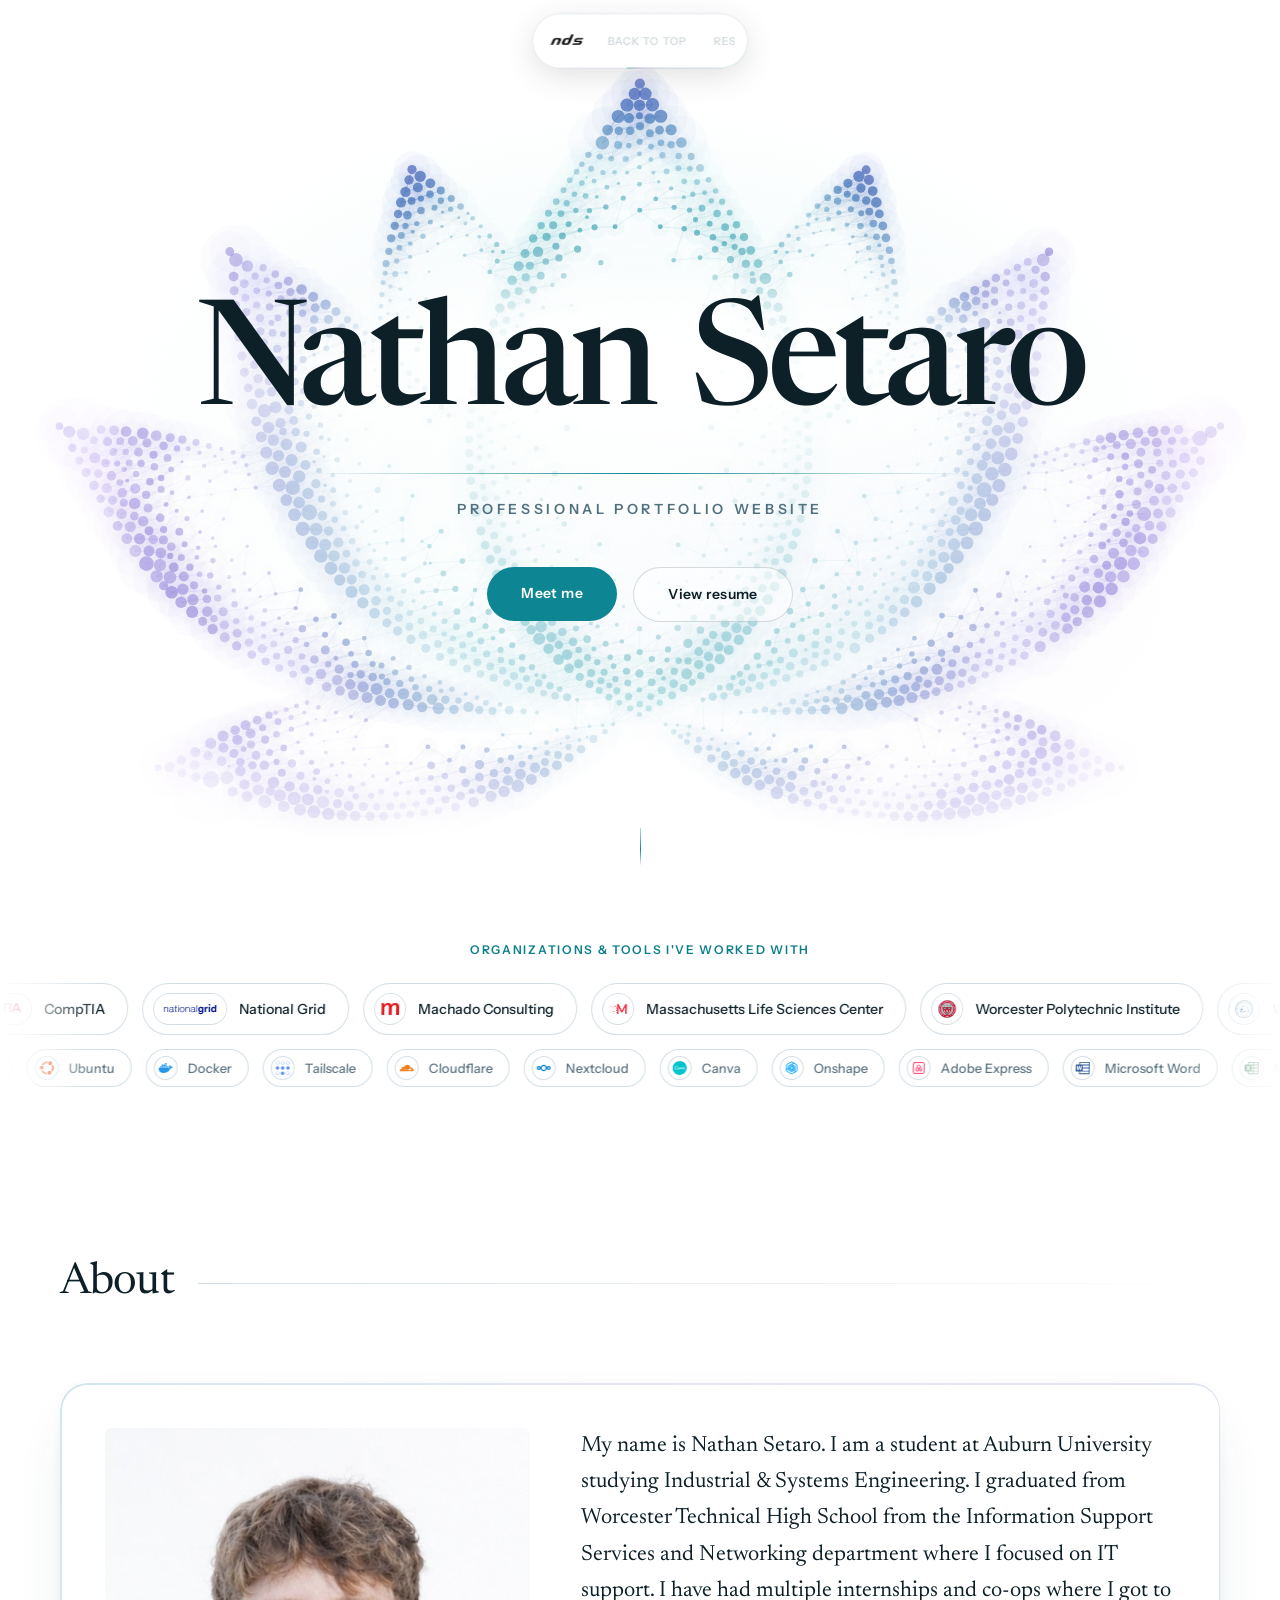
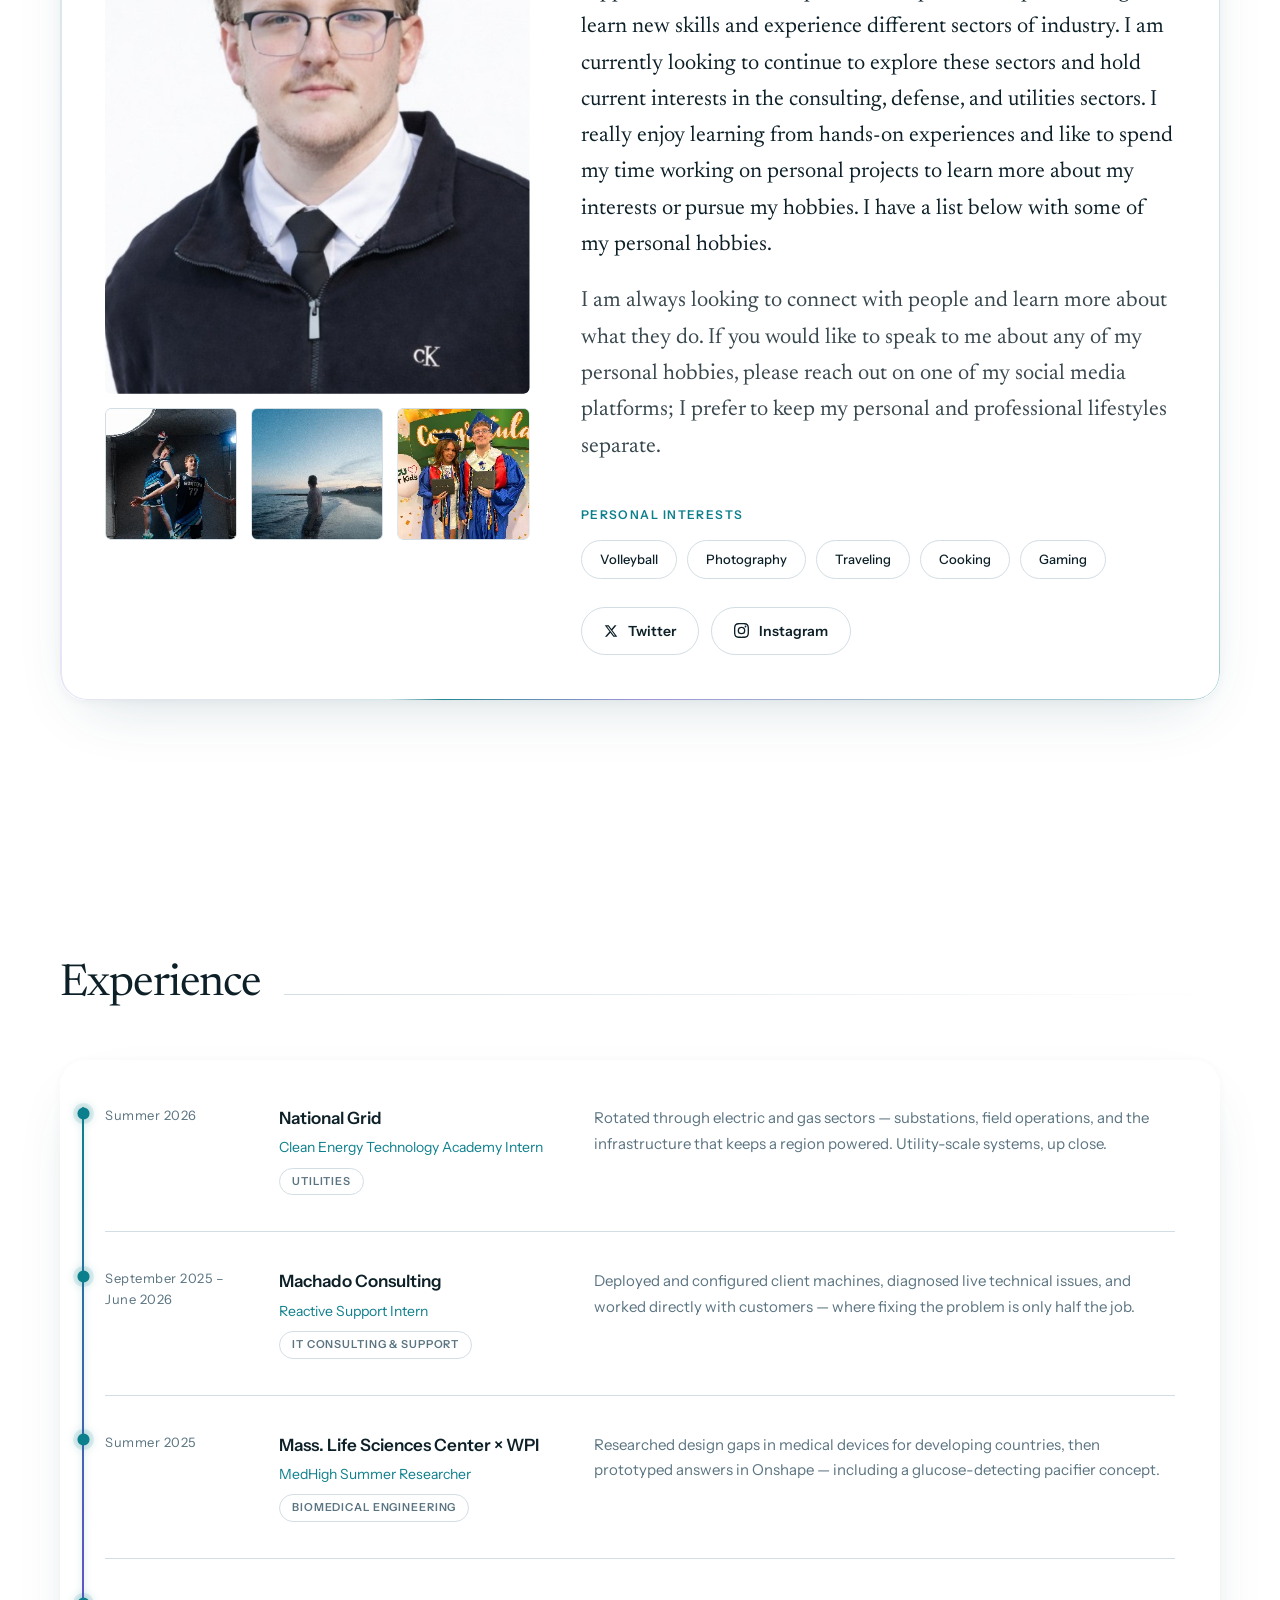
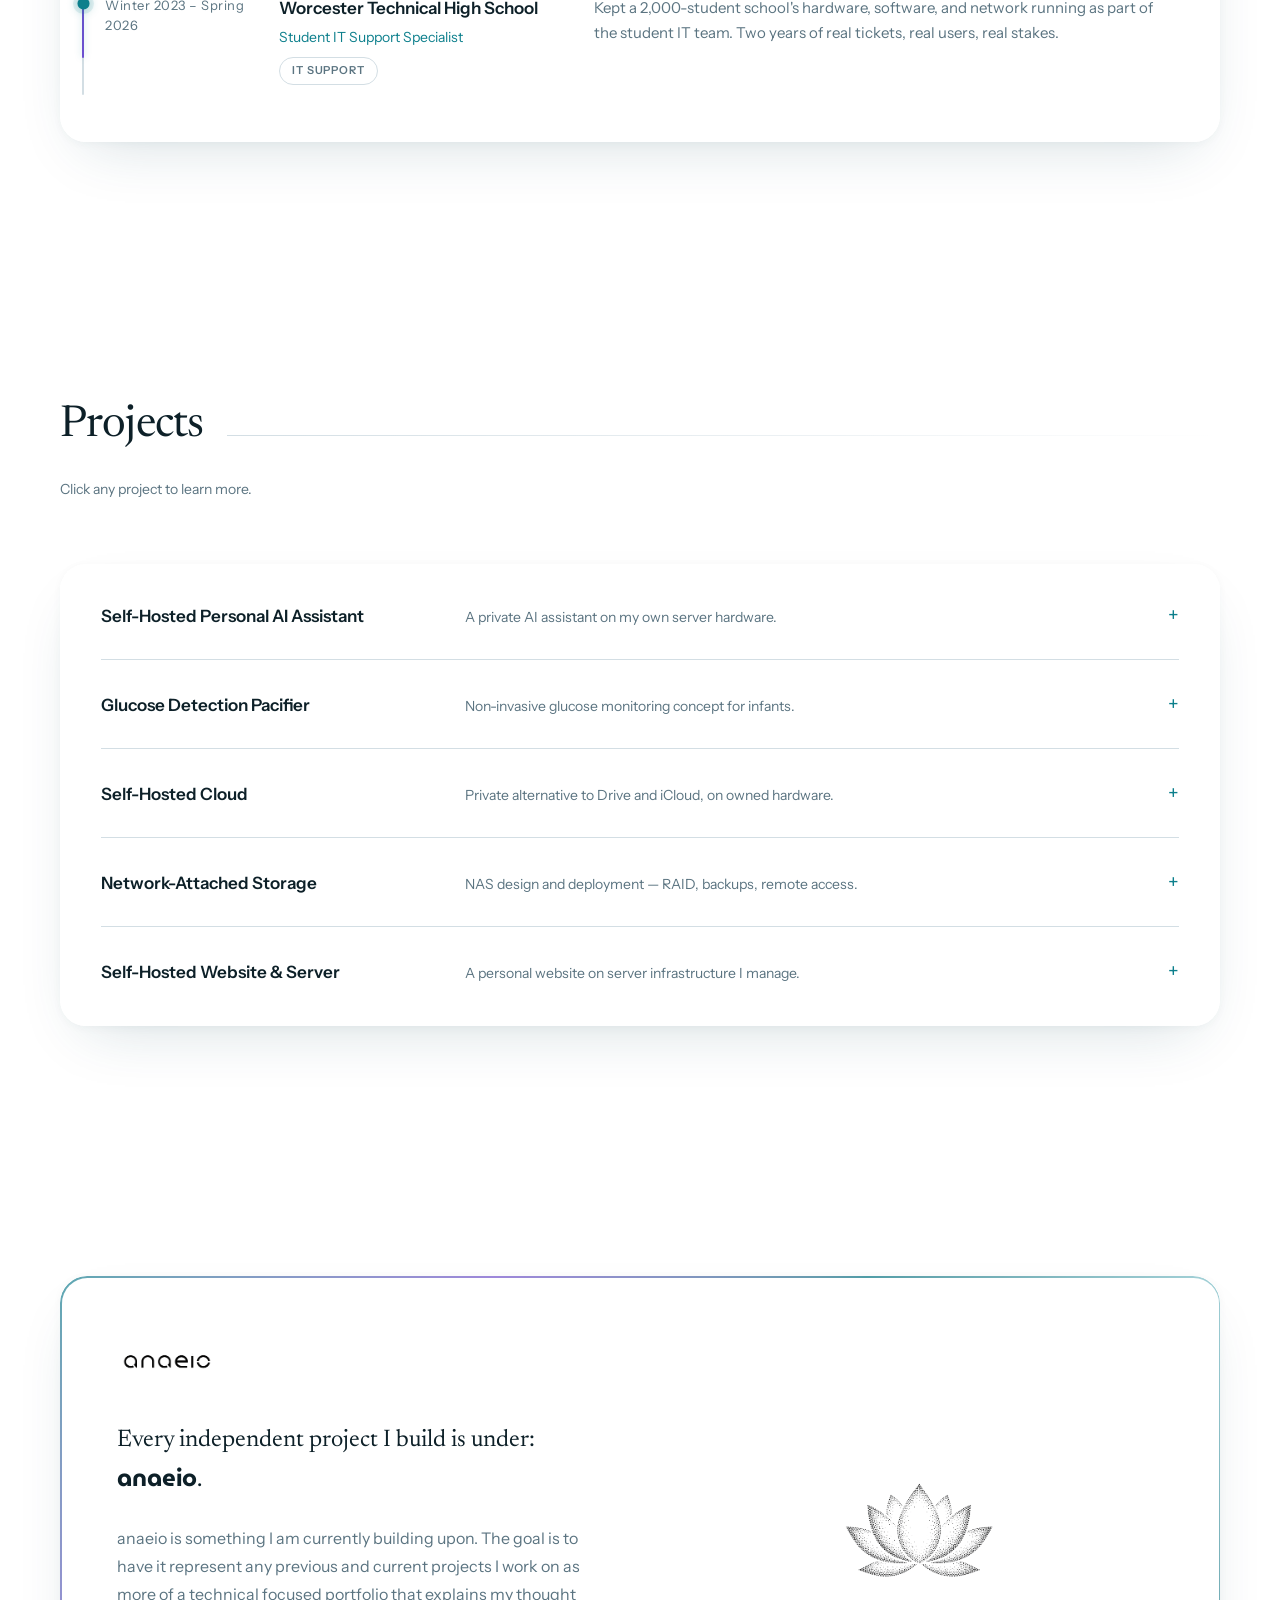
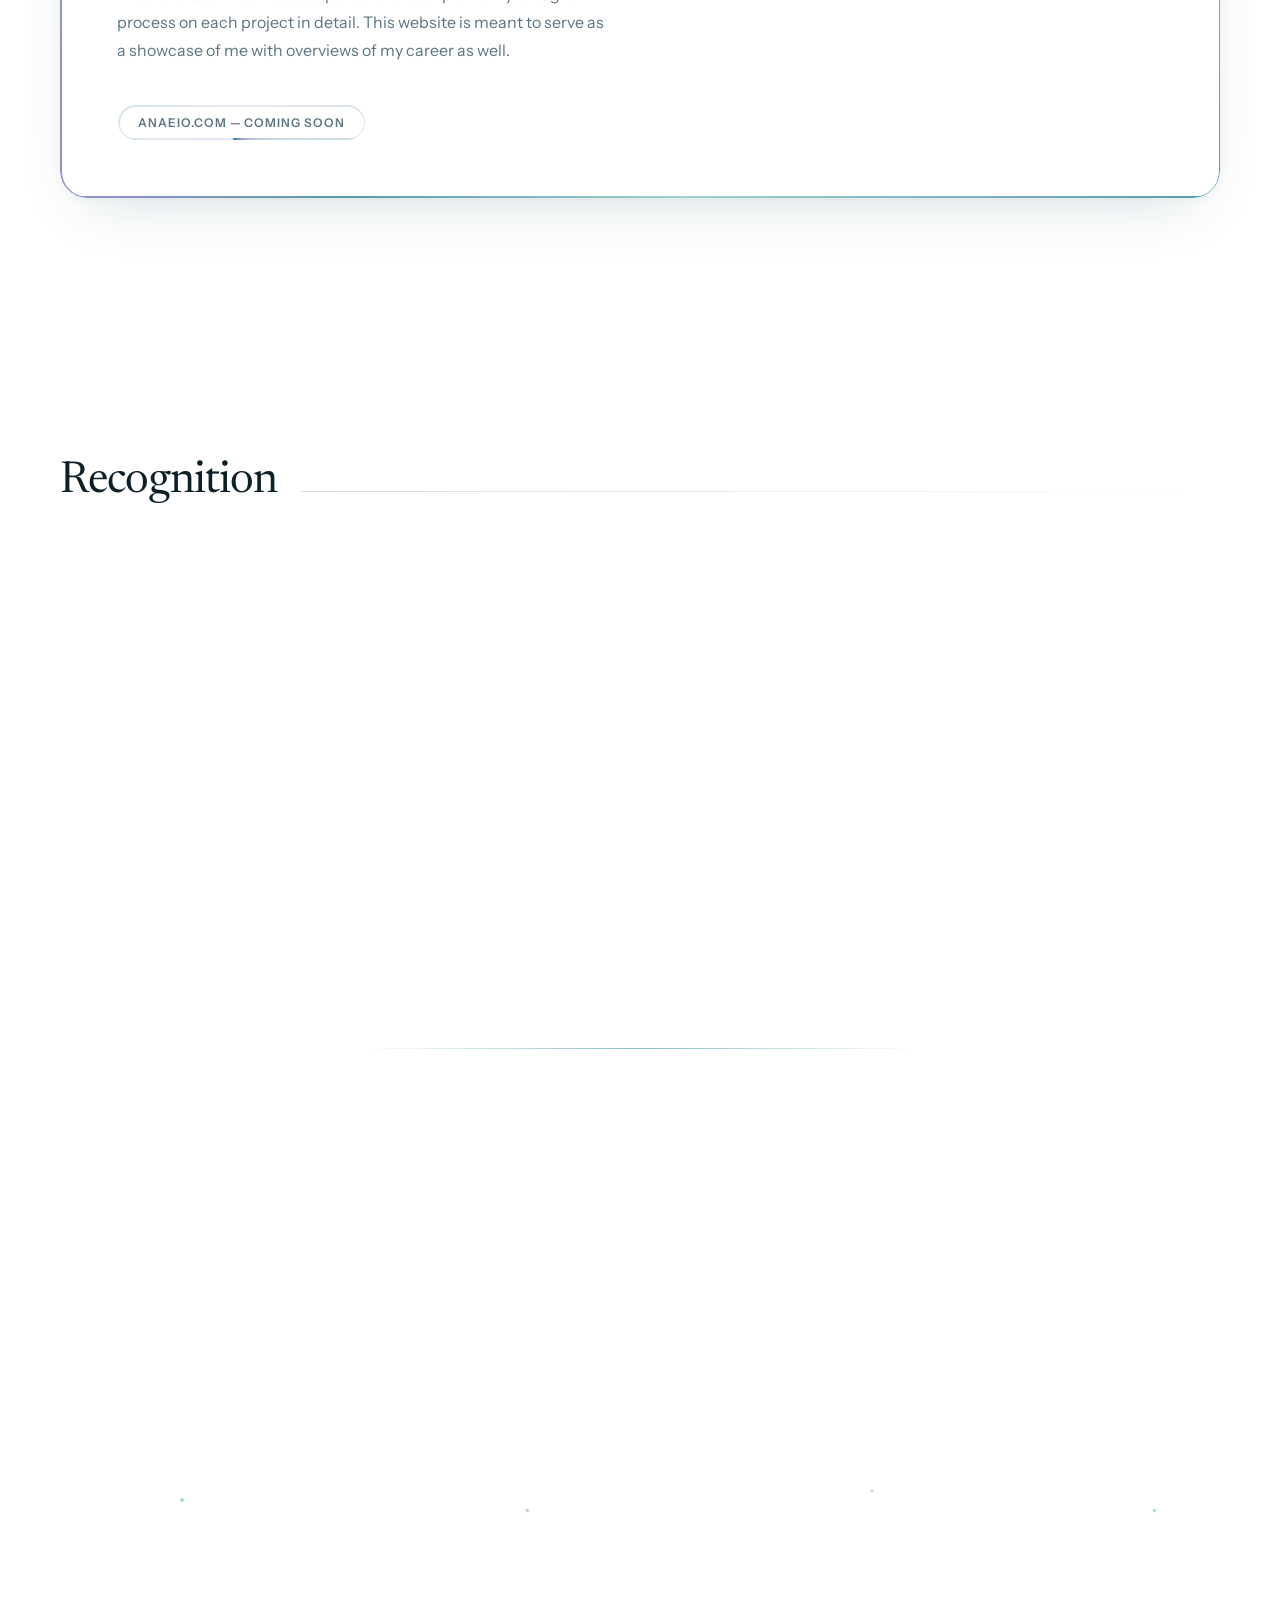
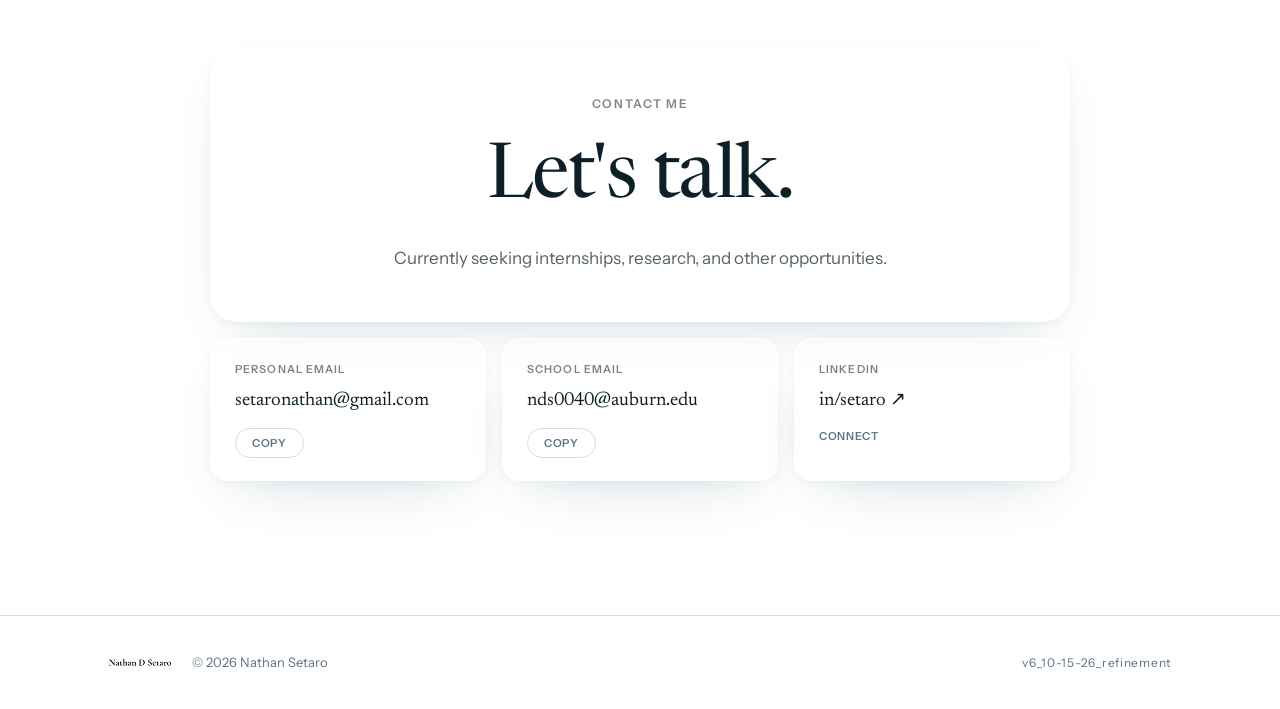
==== commit 23257a59: "Replace the Coastal look with a Mediterranean one (?look=med) Limestone terrace, olive-leaf shade an" ====
--- a/index.html
+++ b/index.html
@@ -146,19 +146,19 @@
 <link rel="stylesheet" href="fluid.css">
 <link rel="stylesheet" href="motion.css">
 <script>
-  /* look switch: ?look=aero turns on the coastal look for this session, ?look=classic turns it off */
-  /* a frame named "look-aero" / "look-classic" (the side-by-side compare page) is pinned to that look */
+  /* look switch: ?look=med turns on the Mediterranean look for this session, ?look=classic turns it off */
+  /* a frame named "look-med" / "look-classic" (the side-by-side compare page) is pinned to that look */
   (function () {
     try {
       var q = new URLSearchParams(location.search).get('look');
-      var pinned = /^look-(aero|classic)$/.exec(window.name || '');
-      if (!pinned && (q === 'aero' || q === 'classic')) sessionStorage.setItem('nds-look', q);
+      var pinned = /^look-(med|classic)$/.exec(window.name || '');
+      if (!pinned && (q === 'med' || q === 'classic')) sessionStorage.setItem('nds-look', q);
       var look = pinned ? pinned[1] : (q || sessionStorage.getItem('nds-look'));
-      if (look === 'aero') document.documentElement.classList.add('look-aero');
+      if (look === 'med') document.documentElement.classList.add('look-med');
     } catch (e) {}
   })();
 </script>
-<link rel="stylesheet" href="aero.css">
+<link rel="stylesheet" href="med.css">
 <script src="lotus-mark-dots.js"></script>
   <script>try{if(sessionStorage.getItem("nds-theme")==="dark")document.documentElement.classList.add("dark");}catch(e){}</script>
 </head>
@@ -468,7 +468,7 @@
 <script src="vendor/lenis.min.js"></script>
 <script src="fluid.js"></script>
 <script src="motion.js" defer></script>
-<script src="aero.js" defer></script>
+<script src="med.js" defer></script>
 <script>
 (function () {
   var root = document.documentElement;
--- a/med.css
+++ b/med.css
@@ -0,0 +1,385 @@
+/* med.css — the "Mediterranean" look, "Terrazza".
+   The page is a sun-bleached limestone terrace seen from directly overhead.
+   Light: the lotus floats above a still plunge pool cut into the top terrace, with three
+   entry steps at its left end and a slow web of light on the water. An olive tree just
+   off-frame at the top right throws soft, cool shade that sways very slowly. Scrolling walks
+   down three shallow ledges, each a hair cooler, to a second pool at the footer. Panels are
+   frosted honed-glass slabs lying on the stone.
+   Dark ("Notte"): no sun, so no leaf shade. The pool is lit from below and glows under the lotus.
+   Water appears exactly twice (hero pool, footer pool), both with hard architectural edges.
+
+   Every rule is scoped to html.look-med, so the classic look is untouched unless the look is
+   switched on (any page with ?look=med; ?look=classic switches back). The whole file sits in
+   @media screen, so printing (the resume PDF) stays exactly classic.
+   Textures in assets/med/ are generated (numpy + PIL), colour baked in: no masks, blends or
+   filters here, and no backdrop blur on large panels. Only two layers move, both transform-only:
+   the olive shade and the pool's light web. */
+
+@media screen {
+
+/* ---------- palette: light ---------- */
+html.look-med {
+  --bg: #EFEBE5;                 /* sun-bleached greige limestone */
+  --surface: rgba(255,253,250,0.72);
+  --muted: #475960;
+  --line: rgba(84,74,62,0.16);   /* warm umber hairline */
+  --accent-ink: #08626C;         /* small accent-coloured text; #0c7f8c is too light on stone */
+  --hero-sub: #4A5F66;
+  --hero-cyan: #0B6E79;          /* deep pool-tile teal */
+  --hero-veil: 244,241,236;
+  --hero-glow-a: rgba(255,251,245,0.55);
+  --hero-glow-b: rgba(12,127,140,0.035);
+  --hero-ghost-bg: rgba(255,253,250,0.62);
+  --hero-ghost-brd: rgba(84,74,62,0.22);
+  --glass: linear-gradient(180deg, rgba(255,254,251,0.72), rgba(253,251,248,0.58));
+  --glass-brd: rgba(255,255,255,0.80);
+  --glass-shadow: inset 0 1px 0 rgba(255,255,255,0.90), inset 0 -1px 0 rgba(120,104,86,0.08), 12px 24px 52px -30px rgba(52,70,84,0.34), 0 2px 6px rgba(52,70,84,0.05);
+  --glass-blur: none;
+
+  /* terraces: translucent cool shade over the stone, each one lower and cooler */
+  --terrace-1: rgba(52,70,84,0);
+  --terrace-2: rgba(52,70,84,0.022);
+  --terrace-3: rgba(52,70,84,0.035);
+  /* ledges: lit edge, narrow riser, inside-corner joint, cast shadow */
+  --ledge-nosing: rgba(255,255,255,0.85);
+  --ledge-riser: rgba(52,70,84,0.06);
+  --ledge-joint: rgba(52,70,84,0.16);
+  --ledge-cast: rgba(52,70,84,0.07);
+
+  /* water: pale, bleached, bluer than mint; shallow at the steps, deeper toward the far end */
+  --water-1: #DDEFED; --water-2: #CBE7E6; --water-3: #B6DEDE; --water-4: #93C9CD;
+  --tread-1: rgba(232,245,242,0.58); --tread-2: rgba(224,241,239,0.38); --tread-3: rgba(218,239,237,0.18);
+  --nosing: rgba(255,255,255,0.60); --step-sh: rgba(36,86,92,0.22);
+  --water-lip: rgba(36,86,92,0.32); --rim-hi: rgba(255,255,255,0.90);
+  --pool-glow: rgba(255,255,255,0.22); --pool-glow-h: 22svh;
+  --caustic-still: 0.30; --caustic-drift: 0.62; --caustic-footer: 0.40;
+  --footer-floor-a: var(--water-3); --footer-floor-b: var(--water-4);
+  --pool-ink: #1C4A50;           /* footer text on the water */
+
+  background: #EFEBE5 url(assets/med/stone-light.webp) 0 0/320px 320px repeat;
+}
+
+/* ---------- palette: dark ("Notte") — every variable above has its twin here ---------- */
+html.look-med.dark {
+  --bg: #121B1D;
+  --surface: rgba(255,255,255,0.04);
+  --muted: #8ba7b0;
+  --line: rgba(238,246,247,0.15);
+  --accent-ink: var(--accent);
+  --hero-sub: #9fbcc4;
+  --hero-cyan: #5fd8e4;
+  --hero-veil: 18,27,29;
+  --hero-glow-a: rgba(18,120,140,0.34);
+  --hero-glow-b: rgba(124,92,224,0.22);
+  --hero-ghost-bg: rgba(255,255,255,0.05);
+  --hero-ghost-brd: rgba(238,246,247,0.24);
+  --glass: linear-gradient(180deg, rgba(34,46,49,0.66), rgba(20,30,32,0.58));   /* smoked glass */
+  --glass-brd: rgba(220,236,233,0.10);
+  --glass-shadow: inset 0 1px 0 rgba(255,255,255,0.06), 12px 26px 60px -30px rgba(0,0,0,0.70), 0 0 0 1px rgba(0,0,0,0.15);
+  --glass-blur: none;
+
+  --terrace-1: rgba(0,0,0,0.06);
+  --terrace-2: rgba(0,0,0,0.12);
+  --terrace-3: rgba(0,0,0,0.18);
+  --ledge-nosing: rgba(170,205,215,0.10);   /* a moonlit edge */
+  --ledge-riser: rgba(0,0,0,0.18);
+  --ledge-joint: rgba(0,0,0,0.40);
+  --ledge-cast: rgba(0,0,0,0.22);
+
+  /* the pool is lit from below: the lamp is in the deep water, so the shallow treads are darker */
+  --water-1: #14383C; --water-2: #134A50; --water-3: #106A72; --water-4: #0B545B;
+  --tread-1: rgba(20,56,60,0.70); --tread-2: rgba(19,74,80,0.42); --tread-3: rgba(19,74,80,0.20);
+  --nosing: rgba(140,230,236,0.18); --step-sh: rgba(0,0,0,0.30);
+  --water-lip: rgba(0,0,0,0.55); --rim-hi: rgba(140,230,236,0.18);
+  --pool-glow: rgba(70,214,224,0.14); --pool-glow-h: 34svh;
+  --caustic-still: 0.06; --caustic-drift: 0.18; --caustic-footer: 0.16;   /* a faint shimmer: the lamp carries the scene */
+  --footer-floor-a: #0B4F56; --footer-floor-b: #0B4F56;                    /* flat: no lamp under the text */
+  --pool-ink: #DDF6F6;
+
+  background: #121B1D url(assets/med/stone-dark.webp) 0 0/320px 320px repeat;
+}
+
+/* the page is see-through so the stone on html shows everywhere */
+html.look-med body,
+html.look-med section { background: transparent !important; }
+
+/* ---------- hero: a plunge pool cut into the top terrace ---------- */
+html.look-med header#top {
+  --pool-x: clamp(16px, 6vw, 96px);
+  /* tied to the lotus canvas (the petal tips sit just inside the coping), never a full-width band */
+  --pool-w: min(calc(min(140vh, 136vw) * 0.82), calc(100% - 2 * var(--pool-x)), 80vw);
+  /* height follows both axes, so the basin keeps a calm proportion (about 5:1 to 7:1) on every screen */
+  --pool-h: clamp(84px, min(18.4vh, 17.4vw), 188px);
+  --pool-b: clamp(22px, 3.2svh, 34px);
+  --tread: clamp(18px, 3.4vw, 50px);
+  --ct: 320px; --cs: 376px;      /* drift / still light-web tile sizes */
+  /* no fill: the stone on html shows; just a little sun wash at the top left */
+  background: radial-gradient(70% 60% at 22% 12%, rgba(255,250,242,0.6), rgba(255,250,242,0) 70%) !important;
+}
+html.look-med.dark header#top {
+  background: radial-gradient(80% 55% at 50% 0%, rgba(120,150,170,0.07), transparent 70%) !important;   /* moonlight */
+}
+@media (max-width: 600px) {
+  /* phone: the pool rises to meet the lower petals instead of floating at the bottom */
+  html.look-med header#top {
+    --pool-w: calc(100% - 2 * var(--pool-x));
+    --pool-h: clamp(110px, 18svh, 170px); --pool-b: clamp(40px, 12svh, 110px);
+    --tread: 14px; --ct: 224px; --cs: 264px;
+  }
+}
+/* shorter phones: the name and buttons sit lower, so the pool goes back down to stay clear of them */
+@media (max-width: 600px) and (max-height: 799px) {
+  html.look-med header#top { --pool-h: clamp(96px, 15svh, 130px); --pool-b: 32px; }
+}
+/* no room for a pool under the buttons at all (e.g. 320x568): the terrace stays plain */
+@media (max-width: 600px) and (max-height: 640px) {
+  html.look-med .med-pool { display: none; }
+}
+@media (min-width: 601px) and (max-height: 780px) {
+  html.look-med header#top { --pool-h: clamp(84px, min(18.4vh, 17.4vw), 188px); --pool-b: 16px; }
+}
+/* the classic fade-to-white at the bottom of the hero goes: the terrace runs on */
+html.look-med header#top > div[style*="height: 34vh"] { display: none !important; }
+/* the veil behind the name stops short of the pool's top edge (light only: the dark veil cannot
+   wash out the pool, and keeping its full height keeps classic's cover behind the subtitle) */
+html.look-med:not(.dark) header#top > div[style*="height: min(600px, 62vh)"] { height: min(540px, 56vh) !important; }
+
+/* the pool (built by med.js): a hard-edged basin, no rounding */
+html.look-med .med-pool {
+  position: absolute; left: 0; right: 0; margin: 0 auto; width: var(--pool-w);
+  bottom: var(--pool-b); height: var(--pool-h); pointer-events: none;
+  outline: 1px solid var(--rim-hi);   /* the sunlit arris of the coping */
+}
+/* light bouncing off the water onto the stone above it (not clipped) */
+html.look-med .med-pool::before {
+  content: ""; position: absolute; left: -12%; right: -12%; bottom: 100%; height: var(--pool-glow-h); pointer-events: none;
+  background: radial-gradient(50% 100% at 50% 100%, var(--pool-glow), transparent 72%);
+}
+html.look-med .med-water {
+  position: absolute; inset: 0; overflow: hidden; contain: paint;
+  background: linear-gradient(90deg, var(--water-2) 0, var(--water-3) 32%, var(--water-4) 100%);   /* shallow to deep */
+}
+html.look-med.dark .med-water {
+  background: radial-gradient(42% 90% at 50% 60%, rgba(90,230,240,0.40), transparent 70%),   /* underwater lamp */
+              linear-gradient(180deg, var(--water-3), var(--water-4));
+}
+/* the light web: a still layer plus one that drifts over it, at a different scale,
+   so the web seems to re-form rather than slide */
+html.look-med .med-caustic {
+  position: absolute; top: 0; bottom: 0; left: 0; pointer-events: none;
+  background: url(assets/med/caustics.webp) repeat;
+}
+html.look-med .med-caustic.still {
+  right: 0; background-size: var(--cs) var(--cs); background-position: 37px 11px; opacity: var(--caustic-still);
+}
+html.look-med .med-caustic.drift {
+  width: calc(100% + var(--ct)); background-size: var(--ct) var(--ct); opacity: var(--caustic-drift);
+  will-change: transform; animation: med-flow 72s linear infinite;
+}
+@keyframes med-flow { to { transform: translate3d(calc(-1 * var(--ct)), 0, 0); } }
+
+/* entry stair across the left short end: three treads, each deeper, above the light web */
+html.look-med .med-steps {
+  position: absolute; top: 0; bottom: 0; left: 0; width: calc(3 * var(--tread) + 12px); pointer-events: none;
+  background:
+    linear-gradient(var(--nosing), var(--nosing)) var(--tread) 0 / 1px 100% no-repeat,
+    linear-gradient(var(--nosing), var(--nosing)) calc(2 * var(--tread)) 0 / 1px 100% no-repeat,
+    linear-gradient(var(--nosing), var(--nosing)) calc(3 * var(--tread)) 0 / 1px 100% no-repeat,
+    linear-gradient(90deg, var(--step-sh), transparent) calc(var(--tread) + 1px) 0 / 14px 100% no-repeat,
+    linear-gradient(90deg, var(--step-sh), transparent) calc(2 * var(--tread) + 1px) 0 / 14px 100% no-repeat,
+    linear-gradient(90deg, var(--step-sh), transparent) calc(3 * var(--tread) + 1px) 0 / 14px 100% no-repeat,
+    linear-gradient(var(--tread-1), var(--tread-1)) 0 0 / var(--tread) 100% no-repeat,
+    linear-gradient(var(--tread-2), var(--tread-2)) var(--tread) 0 / var(--tread) 100% no-repeat,
+    linear-gradient(var(--tread-3), var(--tread-3)) calc(2 * var(--tread)) 0 / var(--tread) 100% no-repeat;
+}
+/* the coping's shadow on the water: light from the upper left, so top and left walls cast most */
+html.look-med .med-rim {
+  position: absolute; inset: 0; pointer-events: none;
+  box-shadow: inset 0 14px 12px -10px var(--water-lip), inset 14px 0 12px -10px var(--water-lip),
+              inset -6px 0 8px -5px var(--water-lip), inset 0 -4px 6px -4px var(--water-lip);
+}
+
+/* olive shade from a tree just off-frame at the top right; it falls on the stone and the water.
+   It fades in like a cloud clearing, then sways on the off-frame branch. Light only. */
+html.look-med .med-shade {
+  position: absolute; inset: 0; pointer-events: none; transform-origin: 100% 0; will-change: transform;
+  animation: med-shade-in 2.4s ease-out .5s both, med-sway 24s cubic-bezier(.45,.05,.55,.95) 0s infinite alternate;
+}
+html.look-med .med-shade-a,
+html.look-med .med-shade-b {
+  position: absolute; aspect-ratio: 4 / 3;
+  background: url(assets/med/leaf-shade.webp) 0 0 / 100% 100% no-repeat;
+}
+/* densest behind the nav and toggle corner, thinning toward the end of the name */
+html.look-med .med-shade-a { top: -12%; right: -10%; width: min(78vw, 1200px); opacity: .15; }
+/* a few stray sprays reaching across the stair end of the pool */
+html.look-med .med-shade-b {
+  left: calc(50% - var(--pool-w) / 2 - 210px); bottom: calc(var(--pool-b) - 120px); width: min(40vw, 620px);
+  transform: rotate(180deg); opacity: .10;
+}
+@media (max-width: 600px) {
+  html.look-med .med-shade-a { width: 105vw; right: -40vw; top: -4%; }
+  html.look-med .med-shade-b { display: none; }
+}
+html.look-med.dark .med-shade { display: none; }   /* no sun at night */
+@keyframes med-shade-in { from { opacity: 0; } }
+@keyframes med-sway {
+  from { transform: translate3d(0, 0, 0) rotate(0deg); }
+  to   { transform: translate3d(-16px, 10px, 0) rotate(-.7deg); }
+}
+/* nothing moves while the hero is off screen (med.js toggles the class) */
+html.look-med #top.med-paused .med-shade,
+html.look-med #top.med-paused .med-caustic.drift { animation-play-state: paused; will-change: auto; }
+
+/* the classic scroll cue now hangs in the water: it becomes a glint of light rather than a dark hair
+   (on a tall phone the pool sits higher and the cue stays on the stone, in its classic teal) */
+@media (min-width: 601px), (max-height: 799px) and (min-height: 641px) {
+  html.look-med header#top > div[style*="bottom: 34px"][style*="z-index: 3"] {
+    --hero-line: rgba(255,255,255,0.55); --hero-cyan: rgba(255,255,255,0.95);
+  }
+}
+
+/* ---------- terraces: the page steps down, each terrace a hair cooler ---------- */
+html.look-med #about,
+html.look-med #experience,
+html.look-med #projects { background: var(--terrace-1) !important; }
+html.look-med #anaeio,
+html.look-med #recognition,
+html.look-med #recognition + section { background: var(--terrace-2) !important; }
+html.look-med #contact { background: var(--terrace-3) !important; }
+
+/* ledges at the three terrace changes, as seen from above: lit edge, narrow riser in shade,
+   inside-corner joint, then a soft cast shadow on the lower step */
+html.look-med #about::before,
+html.look-med #anaeio::before,
+html.look-med #contact::before {
+  content: ""; position: absolute; left: 0; right: 0; top: 0; height: 56px; pointer-events: none;
+  background:
+    linear-gradient(180deg, var(--ledge-nosing) 0 1px, var(--ledge-riser) 1px 9px, var(--ledge-joint) 9px 10px, transparent 10px) 0 0 / 100% 10px no-repeat,
+    linear-gradient(180deg, var(--ledge-cast), transparent) 0 10px / 100% 46px no-repeat;
+}
+/* the last one is a double step down toward the pool */
+html.look-med #contact::before {
+  height: 80px;
+  background:
+    linear-gradient(180deg, var(--ledge-nosing) 0 1px, var(--ledge-riser) 1px 9px, var(--ledge-joint) 9px 10px, transparent 10px) 0 24px / 100% 10px no-repeat,
+    linear-gradient(180deg, var(--ledge-nosing) 0 1px, var(--ledge-riser) 1px 9px, var(--ledge-joint) 9px 10px, transparent 10px) 0 0 / 100% 10px no-repeat,
+    linear-gradient(180deg, var(--ledge-cast), transparent) 0 10px / 100% 14px no-repeat,
+    linear-gradient(180deg, var(--ledge-cast), transparent) 0 34px / 100% 46px no-repeat;
+}
+
+/* static olive shade on two terraces, under the panels (it shows through them). Light only. */
+html.look-med #about,
+html.look-med #contact { isolation: isolate; }
+html.look-med:not(.dark) #about::after,
+html.look-med:not(.dark) #contact::after {
+  content: ""; position: absolute; top: 0; width: min(64vw, 900px); aspect-ratio: 4 / 3;
+  background: url(assets/med/leaf-shade.webp) 0 0 / 100% 100% no-repeat;
+  opacity: .11; z-index: -1; pointer-events: none;
+}
+html.look-med:not(.dark) #about::after { left: 0; transform: scaleX(-1); }
+/* a different, larger crop of the sprays, entering below the double step */
+html.look-med:not(.dark) #contact::after { right: 0; top: 34px; background-size: 160% 160%; background-position: 100% 0; }
+
+/* ---------- footer: the second pool, two submerged steps under the deck edge ---------- */
+html.look-med footer {
+  position: relative; overflow: hidden; border-top: 0 !important; padding-top: 38px !important;
+  box-shadow: 0 -1px 0 var(--rim-hi);
+  background:
+    linear-gradient(180deg, var(--water-lip), transparent 10px) 0 0 / 100% 10px no-repeat,
+    linear-gradient(180deg, var(--water-1) 0 18px, var(--nosing) 18px 19px, var(--water-2) 19px 37px, var(--nosing) 37px 38px, transparent 38px) 0 0 / 100% 38px no-repeat,
+    linear-gradient(180deg, var(--footer-floor-a), var(--footer-floor-b)) !important;
+}
+/* the night pool is lit from below too, between the two lines of text */
+html.look-med.dark footer {
+  background:
+    linear-gradient(180deg, var(--water-lip), transparent 10px) 0 0 / 100% 10px no-repeat,
+    linear-gradient(180deg, var(--water-1) 0 18px, var(--nosing) 18px 19px, var(--water-2) 19px 37px, var(--nosing) 37px 38px, transparent 38px) 0 0 / 100% 38px no-repeat,
+    radial-gradient(26% 140% at 50% 100%, rgba(90,230,240,0.18), transparent 70%),
+    linear-gradient(180deg, var(--footer-floor-a), var(--footer-floor-b)) !important;
+}
+/* still light web on the pool floor (a fine, irregular web at a large tile, so it never reads as wallpaper) */
+html.look-med footer::after {
+  content: ""; position: absolute; left: 0; right: 0; top: 38px; bottom: 0; pointer-events: none;
+  background: url(assets/med/caustics.webp) 0 0 / 448px 448px repeat;
+  opacity: calc(var(--caustic-footer) * 0.85);
+}
+html.look-med footer > div { position: relative; z-index: 1; }
+html.look-med footer p { color: var(--pool-ink) !important; }
+
+/* ---------- panels: frosted honed-glass slabs (fill, edges and shadow come from the variables) ---------- */
+html.look-med [style*="background: var(--glass)"][style*="border-radius: 26px"],
+html.look-med [style*="background: var(--glass)"][style*="border-radius: 28px"] { border-radius: 16px !important; }
+html.look-med .hv-card[style*="border-radius: 18px"] { border-radius: 12px !important; }
+/* the LED rings follow the crisper corners (their opacity is left alone) */
+html.look-med [style*="background: var(--glass)"] > span[aria-hidden="true"][style*="border-radius: 27px"] { border-radius: 17px !important; }
+
+/* ---------- details ---------- */
+/* small accent-coloured text uses the deeper teal (the leading space skips border-/background-color) */
+html.look-med [style*=" color: var(--accent)"],
+html.look-med [style^="color: var(--accent)"] { color: var(--accent-ink) !important; }
+html.look-med .hv-accent:hover,
+html.look-med .proj-row:hover h3,
+html.look-med .hv-copy:hover,
+html.look-med .copied-pulse { color: var(--accent-ink) !important; }
+
+/* nav: pool-tile teal pill, slightly deeper links over the canopy */
+html.look-med:not(.dark) [data-navcta] { background: #0B6E79 !important; color: #fff !important; }
+html.look-med:not(.dark) [data-navlink]:not(:hover) { color: #3F5157 !important; }
+
+/* hero buttons: flat, no gloss */
+html.look-med:not(.dark) .hv-cta { box-shadow: inset 0 1px 0 rgba(255,255,255,.16), 0 12px 24px -14px rgba(11,110,121,.55); }
+html.look-med:not(.dark) .hv-ghost { box-shadow: inset 0 1px 0 rgba(255,255,255,.9), 0 10px 24px -16px rgba(52,70,84,.35); }
+
+/* heading rules become an engraved joint in the stone */
+html.look-med section h2 + div[style*="height: 1px"],
+html.look-med .no-print > p + div[style*="height: 1px"] {
+  background: linear-gradient(90deg, rgba(84,74,62,.30), rgba(84,74,62,0) 92%) !important;
+  box-shadow: 0 1px 0 rgba(255,255,255,.75);
+}
+html.look-med.dark section h2 + div[style*="height: 1px"],
+html.look-med.dark .no-print > p + div[style*="height: 1px"] {
+  background: linear-gradient(90deg, rgba(0,0,0,.55), rgba(0,0,0,0) 92%) !important;
+  box-shadow: 0 1px 0 rgba(255,255,255,.06);
+}
+
+/* contact labels: classic 0.55 opacity is too faint on stone */
+html.look-med #contact [style*="opacity: 0.55"] { opacity: .74 !important; }
+
+/* chips: small honed tiles (the white organisation badges inside stay white) */
+html.look-med:not(.dark) #row-companies > div > span,
+html.look-med:not(.dark) #row-tools > div > span,
+html.look-med:not(.dark) #about [style*="border-radius: 100px; padding: 8px 18px"],
+html.look-med:not(.dark) .hv-social { box-shadow: inset 0 1px 0 rgba(255,255,255,.8); }
+
+html.look-med:not(.dark) ::selection { background: #0B6E79; color: #fff; }
+html.look-med .sheet ::selection { background: #cdeef2; color: #111; }   /* the paper keeps its own */
+
+/* focus: classic's #0c7f8c ring drops near 3:1 on shaded stone; the deeper teal keeps it clear.
+   The white resume paper gets the same ring in both themes (the dark cyan vanishes on white). */
+html.look-med:not(.dark) :focus-visible,
+html.look-med .sheet :focus-visible { outline-color: #08626C; }
+
+/* ---------- resume page (CSS only) ---------- */
+/* the sheet sits on a frosted slab; the paper itself stays pure white */
+html.look-med .sheet-wrap { border-radius: 18px; backdrop-filter: none !important; -webkit-backdrop-filter: none !important; }
+html.look-med:not(.dark) .hv-white[style*="background: var(--accent)"] { background: #0B6E79 !important; }
+/* in dark the button is bright cyan, so its label goes dark (white on it is 1.8:1) */
+html.look-med.dark .hv-white[style*="background: var(--accent)"],
+html.look-med.dark .hv-white[style*="background: var(--accent)"]:hover { color: #121B1D !important; }
+/* the sticky nav slides over the white paper: a denser night tint keeps its links readable */
+html.look-med.dark nav[style*="position: sticky"] { background: color-mix(in srgb, var(--bg) 92%, transparent) !important; }
+/* one patch of still olive shade at the top right (it never reaches past the right edge) */
+html.look-med:not(.dark) body:has(.sheet-wrap)::before {
+  content: ""; position: absolute; top: 0; right: 0; width: min(78vw, 1000px); aspect-ratio: 4 / 3;
+  background: url(assets/med/leaf-shade.webp) 0 0 / 100% 100% no-repeat;
+  opacity: .13; z-index: -1; pointer-events: none;
+}
+
+/* ---------- reduced motion: the scene is complete, nothing moves ---------- */
+@media (prefers-reduced-motion: reduce) {
+  html.look-med .med-shade,
+  html.look-med .med-caustic.drift { animation: none !important; will-change: auto; }
+}
+
+}
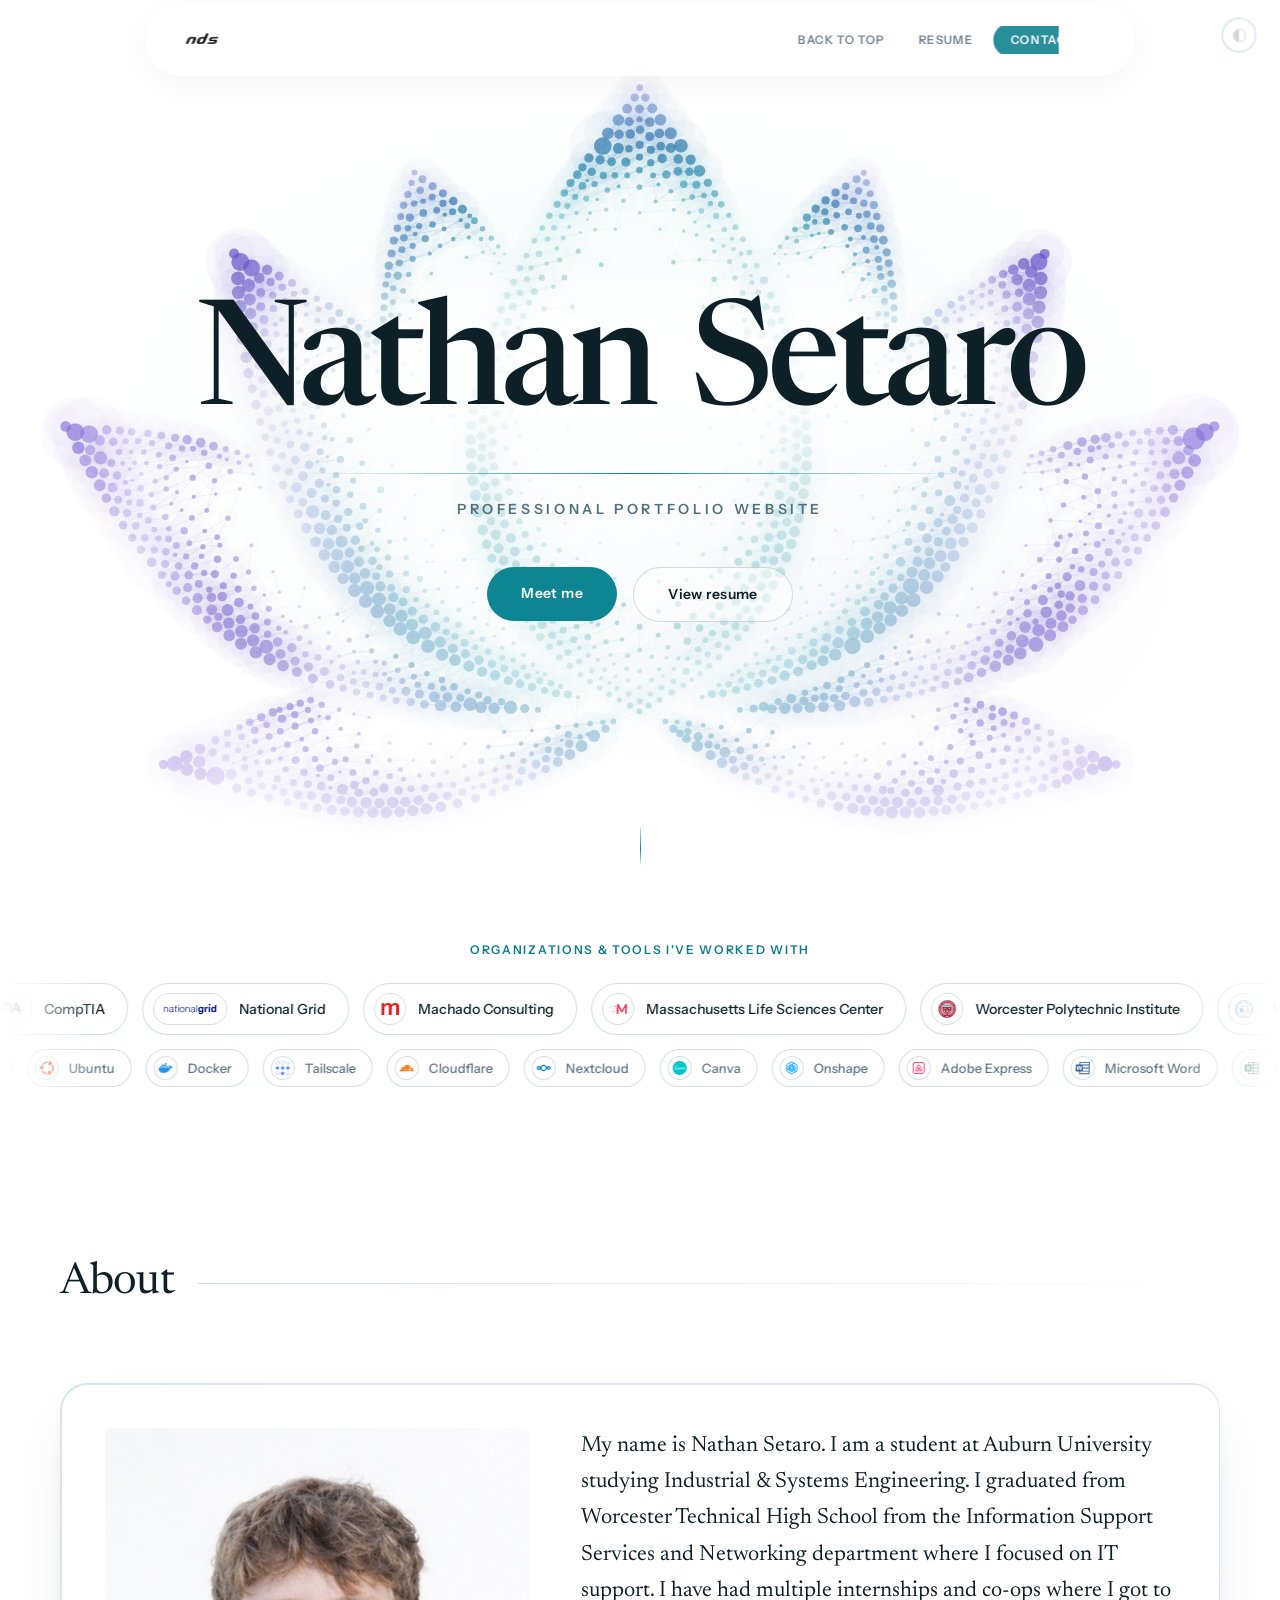
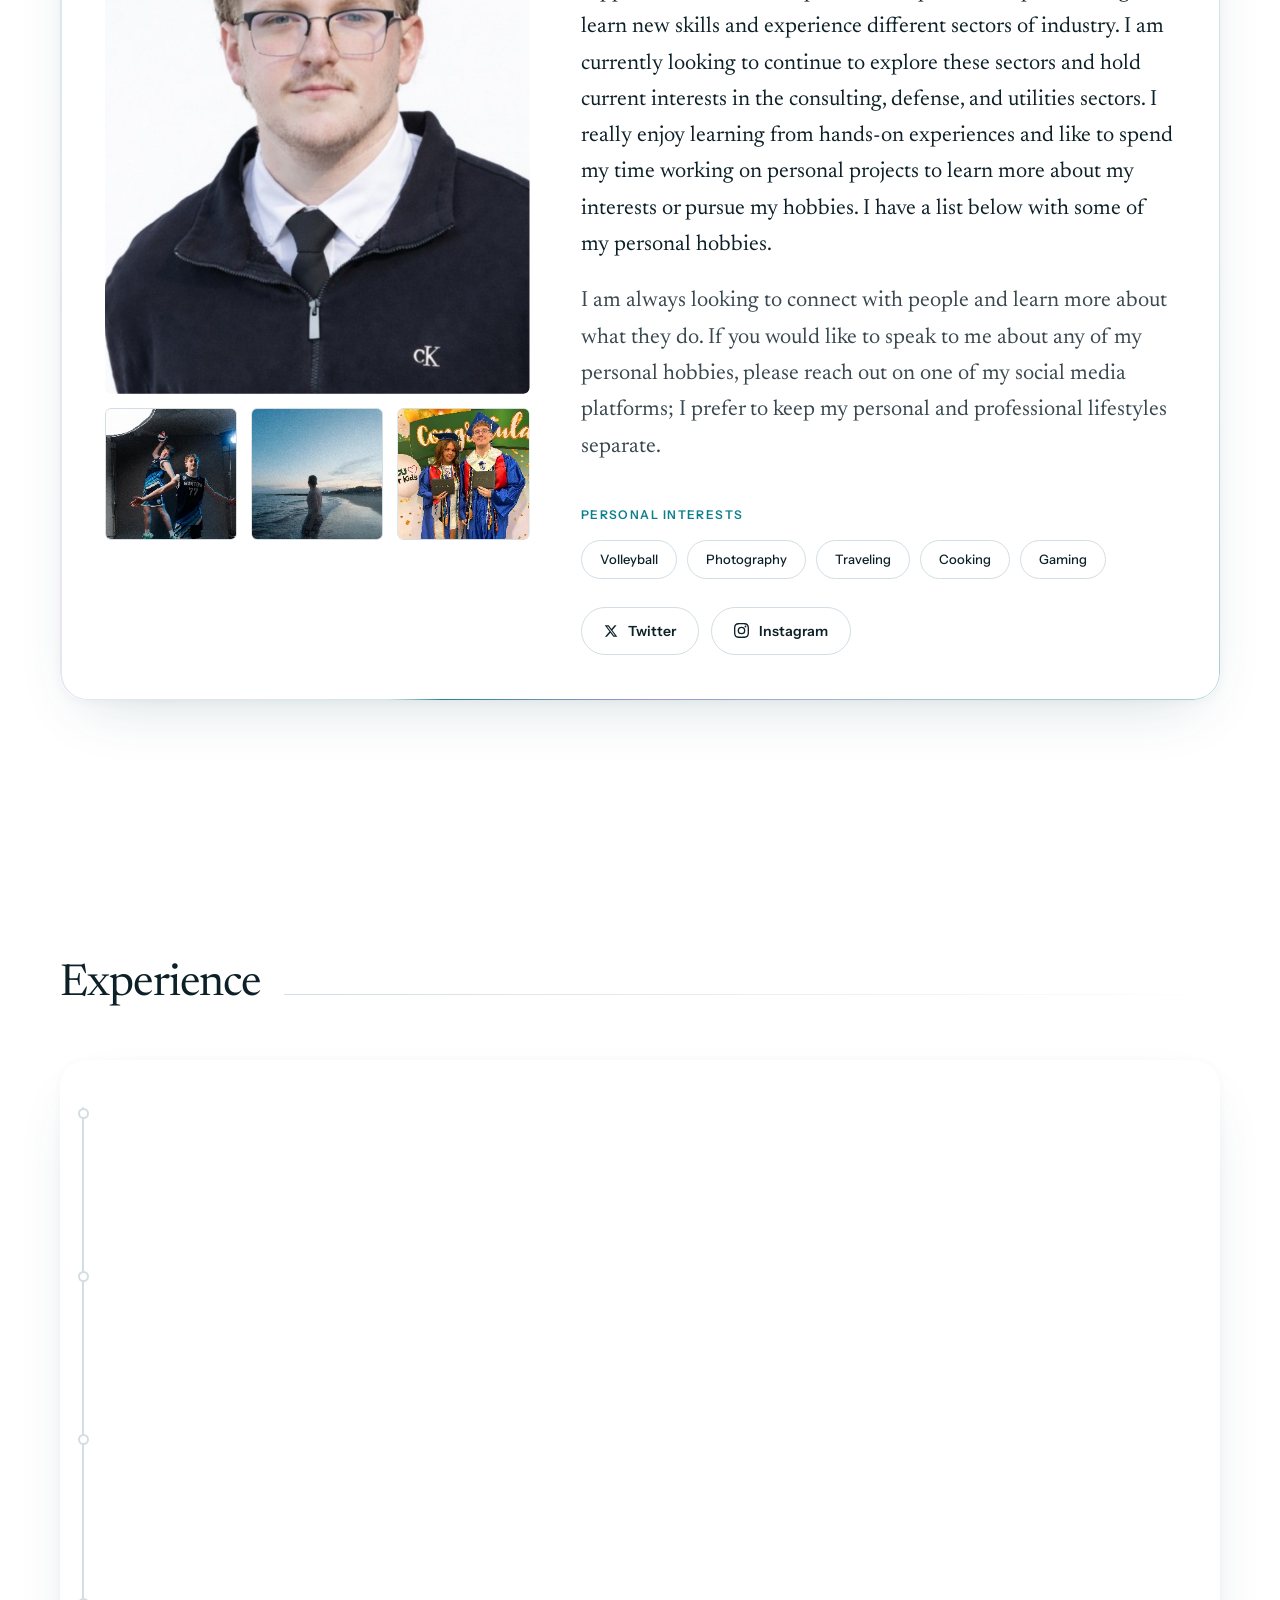
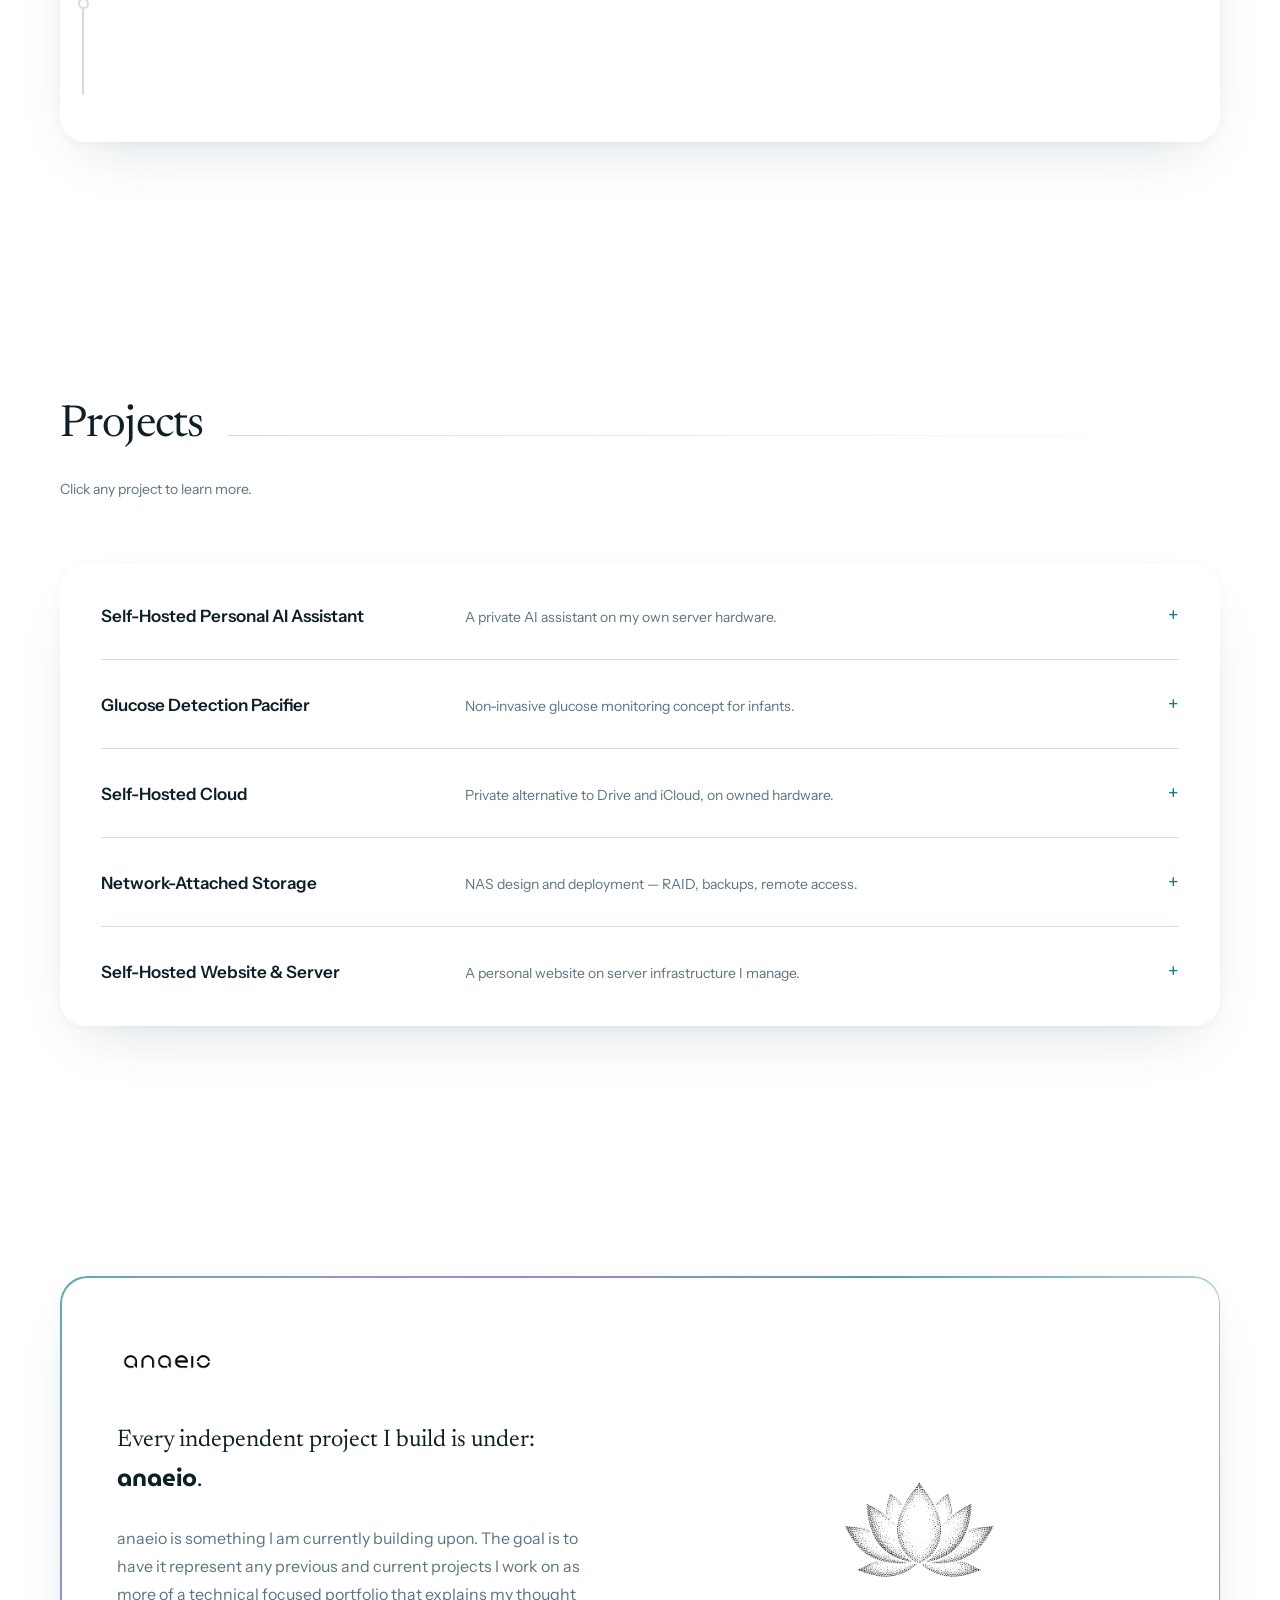
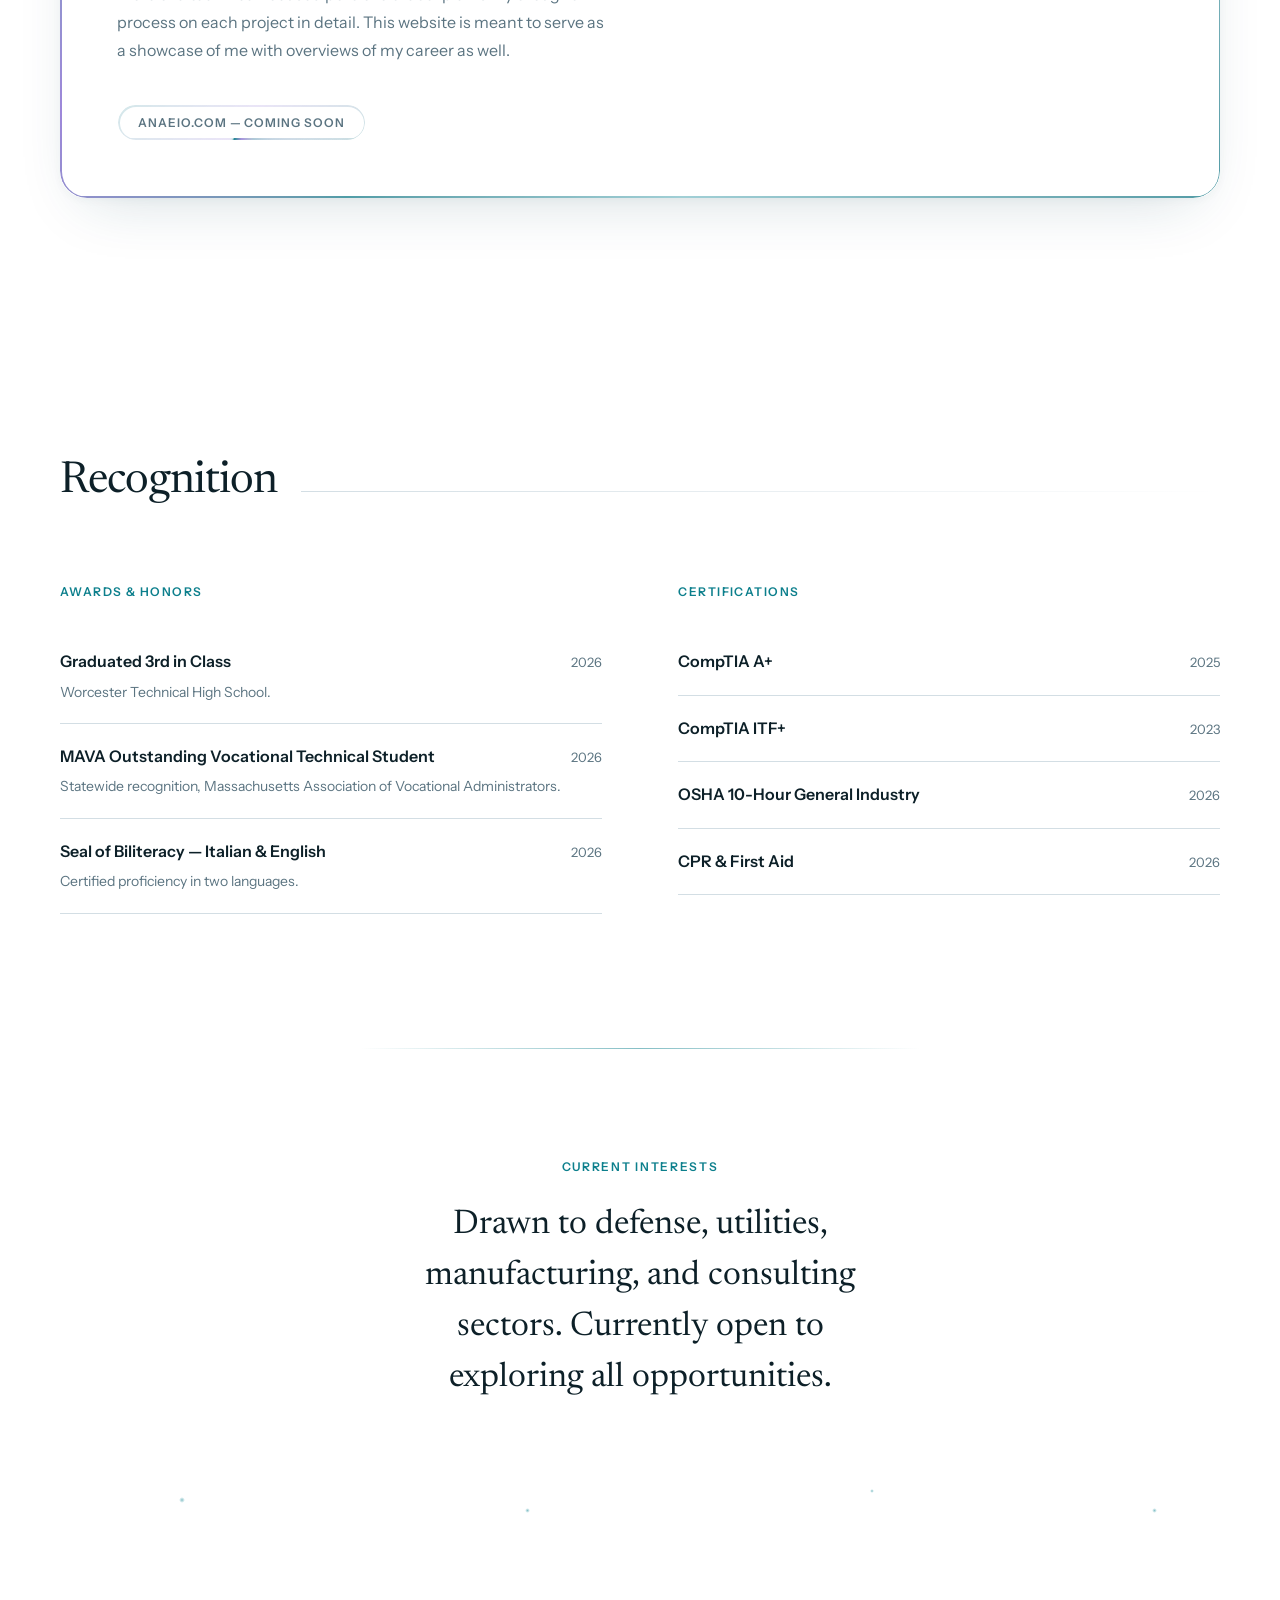
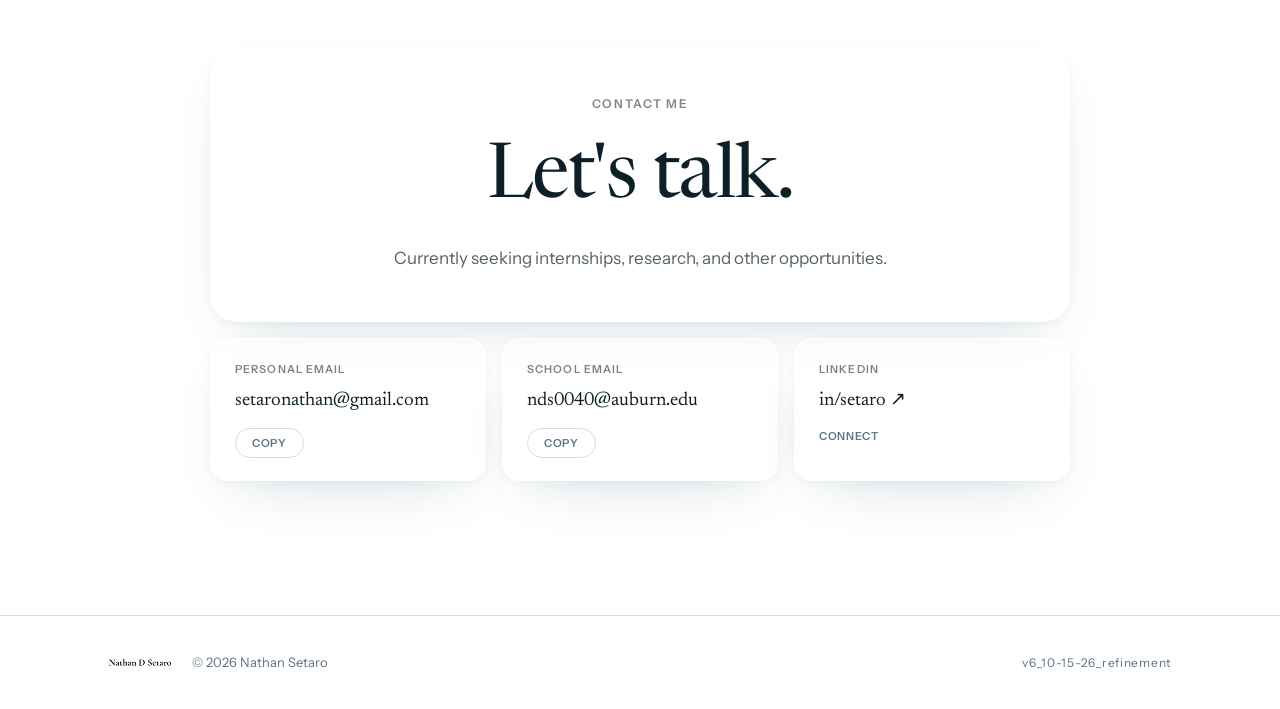
==== commit c12a5813: "Keep the original look only: remove the Mediterranean look and compare page Co-Authored-By: Claude O" ====
--- a/index.html
+++ b/index.html
@@ -145,20 +145,6 @@
 </style>
 <link rel="stylesheet" href="fluid.css">
 <link rel="stylesheet" href="motion.css">
-<script>
-  /* look switch: ?look=med turns on the Mediterranean look for this session, ?look=classic turns it off */
-  /* a frame named "look-med" / "look-classic" (the side-by-side compare page) is pinned to that look */
-  (function () {
-    try {
-      var q = new URLSearchParams(location.search).get('look');
-      var pinned = /^look-(med|classic)$/.exec(window.name || '');
-      if (!pinned && (q === 'med' || q === 'classic')) sessionStorage.setItem('nds-look', q);
-      var look = pinned ? pinned[1] : (q || sessionStorage.getItem('nds-look'));
-      if (look === 'med') document.documentElement.classList.add('look-med');
-    } catch (e) {}
-  })();
-</script>
-<link rel="stylesheet" href="med.css">
 <script src="lotus-mark-dots.js"></script>
   <script>try{if(sessionStorage.getItem("nds-theme")==="dark")document.documentElement.classList.add("dark");}catch(e){}</script>
 </head>
@@ -468,7 +454,6 @@
 <script src="vendor/lenis.min.js"></script>
 <script src="fluid.js"></script>
 <script src="motion.js" defer></script>
-<script src="med.js" defer></script>
 <script>
 (function () {
   var root = document.documentElement;
